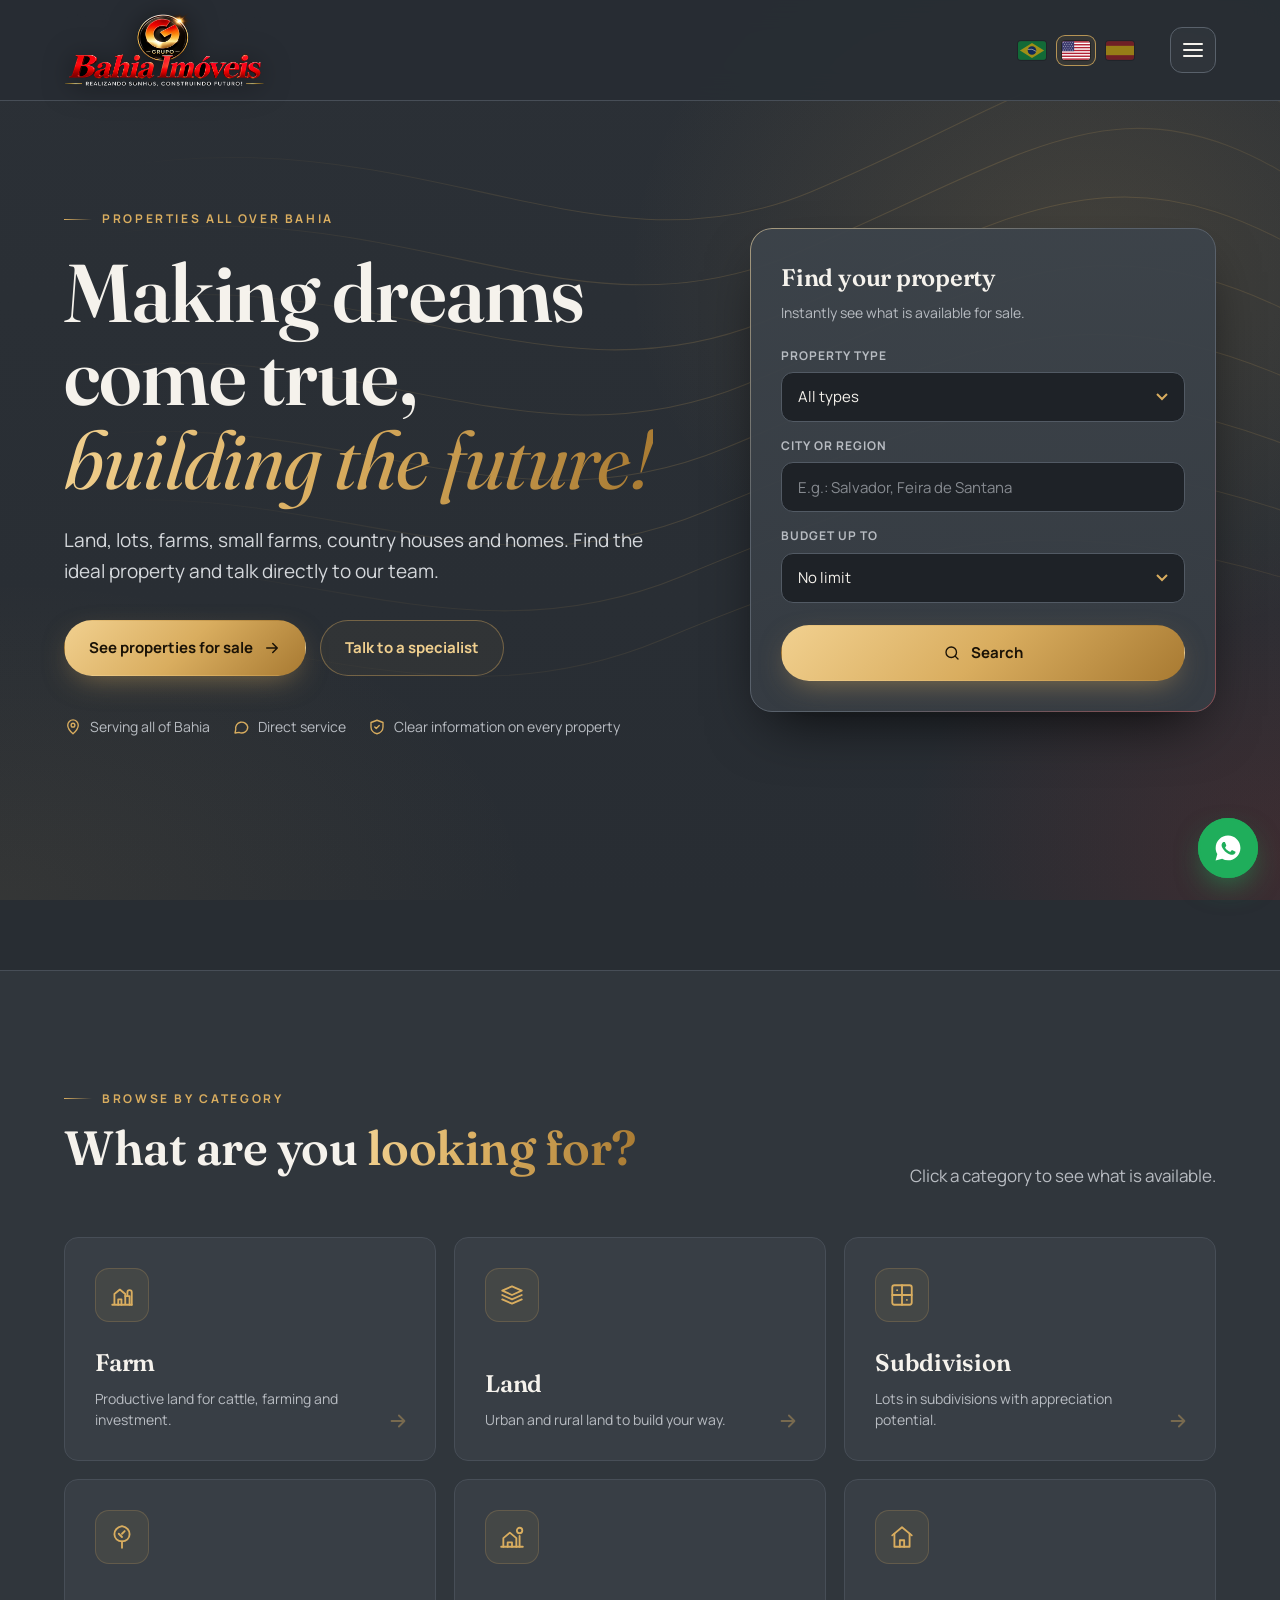
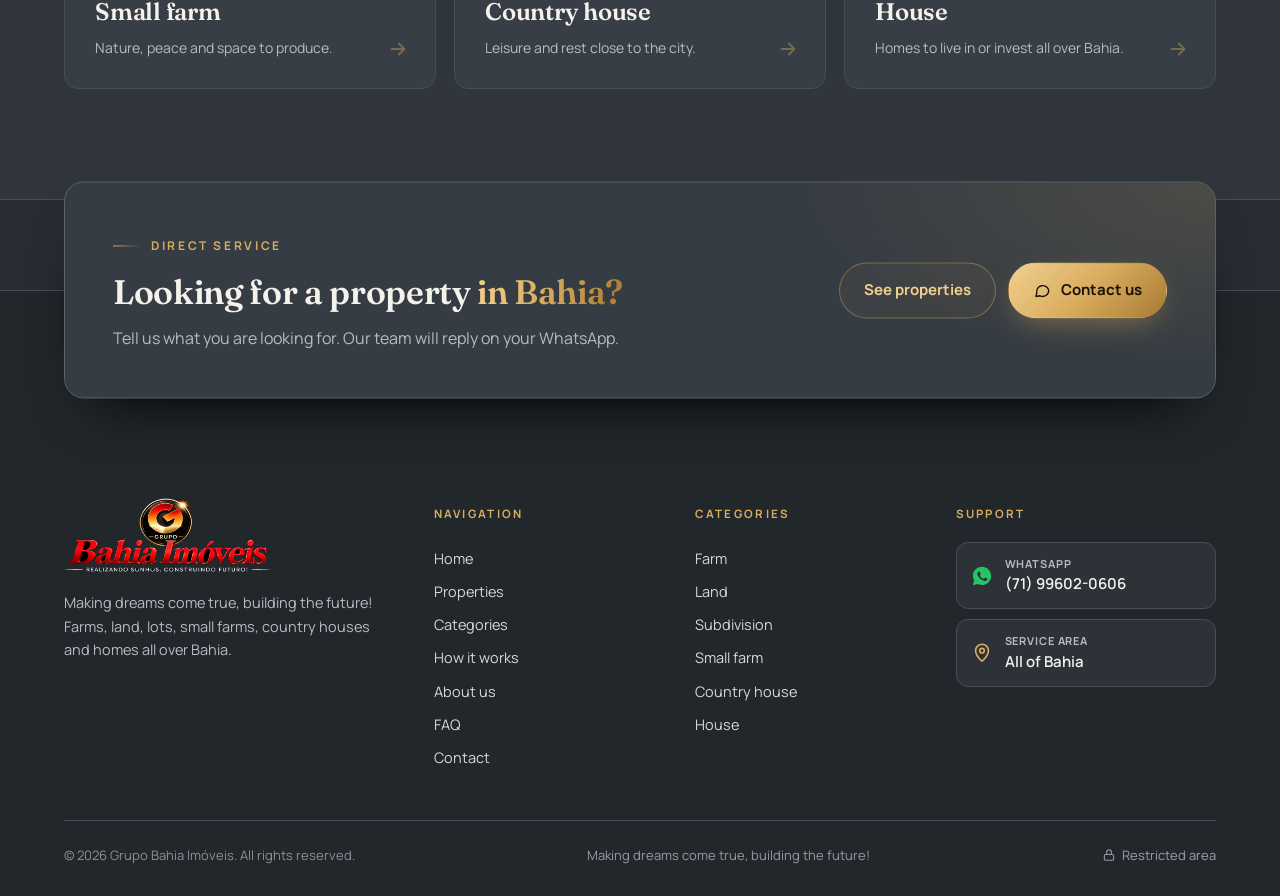
==== index.html @ d87dfa3d "Nova página do imóvel: capa, barra de resumo, agendamento de visita, galeria em mosaico e carrossel " ====
<!doctype html>
<html lang="pt-BR">
<head>
<meta charset="utf-8">
<meta name="viewport" content="width=device-width,initial-scale=1">
<title>Grupo Bahia Imóveis | Realizando sonhos, construindo futuro!</title>
<meta name="description" content="Terrenos, loteamentos, fazendas, sítios, chácaras e casas à venda em toda a Bahia.">
<meta name="theme-color" content="#282d33">
<link rel="canonical" href="https://emersonaraujodefreitas.github.io/testeigor/">
<meta property="og:type" content="website">
<meta property="og:site_name" content="Grupo Bahia Imóveis">
<meta property="og:locale" content="pt_BR">
<meta property="og:url" content="https://emersonaraujodefreitas.github.io/testeigor/">
<meta property="og:title" content="Grupo Bahia Imóveis">
<meta property="og:description" content="Fazendas, terrenos, loteamentos, sítios, chácaras e casas à venda em toda a Bahia.">
<meta property="og:image" content="https://emersonaraujodefreitas.github.io/testeigor/og-image.jpg">
<meta property="og:image:type" content="image/jpeg">
<meta property="og:image:width" content="1200">
<meta property="og:image:height" content="630">
<meta property="og:image:alt" content="Grupo Bahia Imóveis — Imóveis à venda em toda a Bahia">
<meta name="twitter:card" content="summary_large_image">
<meta name="twitter:image" content="https://emersonaraujodefreitas.github.io/testeigor/og-image.jpg">
<link rel="icon" type="image/png" sizes="64x64" href="favicon.png">
<link rel="apple-touch-icon" href="apple-touch-icon.png">
<link rel="preconnect" href="https://fonts.googleapis.com">
<link rel="preconnect" href="https://fonts.gstatic.com" crossorigin>
<link href="https://fonts.googleapis.com/css2?family=Fraunces:opsz,wght@9..144,400;9..144,600;9..144,700&family=Manrope:wght@400;500;600;700;800&display=swap" rel="stylesheet">
<link rel="stylesheet" href="style.css">
</head>
<body data-page="Início">
<svg width="0" height="0" style="position:absolute" aria-hidden="true">
  <defs>
    <symbol id="i-wa" viewBox="0 0 24 24"><path fill="currentColor" d="M12.04 2C6.58 2 2.13 6.45 2.13 11.91c0 1.75.46 3.45 1.32 4.95L2.05 22l5.25-1.38a9.9 9.9 0 0 0 4.74 1.21c5.46 0 9.91-4.45 9.91-9.91C21.95 6.45 17.5 2 12.04 2Zm5.79 14.06c-.24.68-1.42 1.3-1.95 1.35-.5.05-.97.23-3.26-.68-2.76-1.09-4.5-3.91-4.64-4.09-.13-.18-1.11-1.48-1.11-2.82s.7-2 .95-2.27c.25-.27.54-.34.72-.34h.52c.17 0 .4-.06.62.48.24.56.8 1.94.87 2.08.07.14.12.3.02.48-.09.18-.14.3-.27.46l-.41.48c-.14.14-.28.29-.12.56.16.27.71 1.17 1.52 1.9 1.05.93 1.93 1.22 2.2 1.36.27.14.43.11.59-.07.16-.18.68-.8.86-1.07.18-.27.36-.23.61-.14.25.09 1.6.75 1.87.89.27.14.45.2.52.32.07.11.07.66-.17 1.33Z"/></symbol>
    <symbol id="i-arrow" viewBox="0 0 24 24"><path fill="none" stroke="currentColor" stroke-width="2" stroke-linecap="round" stroke-linejoin="round" d="M5 12h14m-6-6 6 6-6 6"/></symbol>
    <symbol id="i-check" viewBox="0 0 24 24"><path fill="none" stroke="currentColor" stroke-width="2" stroke-linecap="round" stroke-linejoin="round" d="M20 6 9 17l-5-5"/></symbol>
    <symbol id="i-pin" viewBox="0 0 24 24"><g fill="none" stroke="currentColor" stroke-width="1.8" stroke-linecap="round" stroke-linejoin="round"><path d="M12 21s-7-6.2-7-11.5A7 7 0 0 1 19 9.5C19 14.8 12 21 12 21Z"/><circle cx="12" cy="9.5" r="2.5"/></g></symbol>
    <symbol id="i-shield" viewBox="0 0 24 24"><g fill="none" stroke="currentColor" stroke-width="1.8" stroke-linecap="round" stroke-linejoin="round"><path d="M12 3 4 6v6c0 4.5 3.4 8.2 8 9 4.6-.8 8-4.5 8-9V6l-8-3Z"/><path d="m9 12 2 2 4-4"/></g></symbol>
    <symbol id="i-chat" viewBox="0 0 24 24"><path fill="none" stroke="currentColor" stroke-width="1.8" stroke-linecap="round" stroke-linejoin="round" d="M21 12a8 8 0 0 1-11.6 7.1L4 20l1-4.6A8 8 0 1 1 21 12Z"/></symbol>
    <symbol id="i-fazenda" viewBox="0 0 24 24"><g fill="none" stroke="currentColor" stroke-width="1.7" stroke-linecap="round" stroke-linejoin="round"><path d="M3 21h18M5 21V11l5-4 5 4v10"/><path d="M8.5 21v-5h3v5M15 13h4v8"/><path d="M17 13V9.5a2 2 0 0 1 4 0V21"/></g></symbol>
    <symbol id="i-terreno" viewBox="0 0 24 24"><g fill="none" stroke="currentColor" stroke-width="1.7" stroke-linecap="round" stroke-linejoin="round"><path d="M3 8 12 4l9 4-9 4-9-4Z"/><path d="m3 12 9 4 9-4M3 16l9 4 9-4"/></g></symbol>
    <symbol id="i-lote" viewBox="0 0 24 24"><g fill="none" stroke="currentColor" stroke-width="1.7" stroke-linecap="round" stroke-linejoin="round"><rect x="3" y="3" width="18" height="18" rx="2"/><path d="M3 12h18M12 3v18M7.5 7.5h.01M16.5 16.5h.01"/></g></symbol>
    <symbol id="i-sitio" viewBox="0 0 24 24"><g fill="none" stroke="currentColor" stroke-width="1.7" stroke-linecap="round" stroke-linejoin="round"><path d="M12 22v-6"/><path d="M12 16c-4 0-7-2.7-7-6.5S8 3 12 2c4 1 7 3.7 7 7.5S16 16 12 16Z"/><path d="M12 12 9 9m3 0 2.5-2.5"/></g></symbol>
    <symbol id="i-chacara" viewBox="0 0 24 24"><g fill="none" stroke="currentColor" stroke-width="1.7" stroke-linecap="round" stroke-linejoin="round"><path d="M2 21h20"/><path d="M4 21v-8l6-5 6 5v8"/><path d="M8 21v-4h4v4"/><circle cx="19" cy="6" r="2.5"/><path d="M19 11v10"/></g></symbol>
    <symbol id="i-casa" viewBox="0 0 24 24"><g fill="none" stroke="currentColor" stroke-width="1.7" stroke-linecap="round" stroke-linejoin="round"><path d="M3 10.5 12 3l9 7.5"/><path d="M5 9v12h14V9"/><path d="M10 21v-6h4v6"/></g></symbol>
    <symbol id="i-search" viewBox="0 0 24 24"><g fill="none" stroke="currentColor" stroke-width="1.8" stroke-linecap="round"><circle cx="11" cy="11" r="7"/><path d="m20 20-3.5-3.5"/></g></symbol>
      <symbol id="i-send" viewBox="0 0 24 24"><path fill="currentColor" d="M3.4 20.4 21 12 3.4 3.6 3.4 10l12.6 2-12.6 2z"/></symbol>
    <symbol id="i-lock" viewBox="0 0 24 24"><g fill="none" stroke="currentColor" stroke-width="1.8" stroke-linecap="round" stroke-linejoin="round"><rect x="4" y="11" width="16" height="10" rx="2"/><path d="M8 11V7a4 4 0 0 1 8 0v4"/></g></symbol>
  <symbol id="i-grid" viewBox="0 0 24 24"><g fill="none" stroke="currentColor" stroke-width="1.8" stroke-linejoin="round"><rect x="3" y="3" width="7" height="7" rx="1.5"/><rect x="14" y="3" width="7" height="7" rx="1.5"/><rect x="3" y="14" width="7" height="7" rx="1.5"/><rect x="14" y="14" width="7" height="7" rx="1.5"/></g></symbol><symbol id="i-play" viewBox="0 0 24 24"><path fill="currentColor" d="M8 5.5v13l11-6.5z"/></symbol><symbol id="i-gota" viewBox="0 0 24 24"><path fill="none" stroke="currentColor" stroke-width="1.8" stroke-linejoin="round" d="M12 3s6 6.6 6 11a6 6 0 0 1-12 0c0-4.4 6-11 6-11Z"/></symbol><symbol id="i-raio" viewBox="0 0 24 24"><path fill="none" stroke="currentColor" stroke-width="1.8" stroke-linejoin="round" d="M13 2 4 14h7l-1 8 9-12h-7z"/></symbol><symbol id="i-share" viewBox="0 0 24 24"><g fill="none" stroke="currentColor" stroke-width="1.8" stroke-linecap="round" stroke-linejoin="round"><circle cx="18" cy="5" r="2.5"/><circle cx="6" cy="12" r="2.5"/><circle cx="18" cy="19" r="2.5"/><path d="m8.2 10.8 7.6-4.4M8.2 13.2l7.6 4.4"/></g></symbol></defs>
</svg>

<header class="top" id="top">
  <div class="wrap nav">
    <a href="#" data-tab="inicio" class="brand" aria-label="Grupo Bahia Imóveis — início"><img src="logo-grupo-bahia.png" alt="Grupo Bahia Imóveis"></a>
    <nav class="menu" id="menu"><a href="#" data-tab="inicio" class="active">Início</a><a href="#" data-tab="imoveis">Imóveis</a><a href="#" data-tab="categorias">Categorias</a><a href="#" data-tab="como-funciona">Como funciona</a><a href="#" data-tab="empresa">A empresa</a><a href="#" data-tab="duvidas">Dúvidas</a><a href="#" data-tab="contato">Contato</a>
      <button class="btn btn-wa" data-chat=""><svg><use href="#i-wa"/></svg>Fale conosco</button>
    </nav>
    <div class="lang" role="group" aria-label="Idioma"><button type="button" data-lang="pt" title="Português" aria-pressed="true"><svg viewBox='0 0 30 20'><rect width='30' height='20' fill='#009c3b'/><polygon points='15,2 28,10 15,18 2,10' fill='#ffdf00'/><circle cx='15' cy='10' r='4.6' fill='#002776'/><path d='M10.6 8.9 Q15 7.4 19.5 11' stroke='#fff' stroke-width='.9' fill='none'/></svg></button><button type="button" data-lang="en" title="English"><svg viewBox='0 0 30 20'><rect width='30' height='20' fill='#fff'/><rect y='0.00' width='30' height='1.54' fill='#b22234'/><rect y='3.08' width='30' height='1.54' fill='#b22234'/><rect y='6.15' width='30' height='1.54' fill='#b22234'/><rect y='9.23' width='30' height='1.54' fill='#b22234'/><rect y='12.31' width='30' height='1.54' fill='#b22234'/><rect y='15.38' width='30' height='1.54' fill='#b22234'/><rect y='18.46' width='30' height='1.54' fill='#b22234'/><rect width='13' height='10.77' fill='#3c3b6e'/><circle cx='1.6' cy='1.3' r='.45' fill='#fff'/><circle cx='4.0' cy='1.3' r='.45' fill='#fff'/><circle cx='6.4' cy='1.3' r='.45' fill='#fff'/><circle cx='8.8' cy='1.3' r='.45' fill='#fff'/><circle cx='11.2' cy='1.3' r='.45' fill='#fff'/><circle cx='2.8' cy='3.3' r='.45' fill='#fff'/><circle cx='5.2' cy='3.3' r='.45' fill='#fff'/><circle cx='7.6' cy='3.3' r='.45' fill='#fff'/><circle cx='10.0' cy='3.3' r='.45' fill='#fff'/><circle cx='1.6' cy='5.4' r='.45' fill='#fff'/><circle cx='4.0' cy='5.4' r='.45' fill='#fff'/><circle cx='6.4' cy='5.4' r='.45' fill='#fff'/><circle cx='8.8' cy='5.4' r='.45' fill='#fff'/><circle cx='11.2' cy='5.4' r='.45' fill='#fff'/><circle cx='2.8' cy='7.4' r='.45' fill='#fff'/><circle cx='5.2' cy='7.4' r='.45' fill='#fff'/><circle cx='7.6' cy='7.4' r='.45' fill='#fff'/><circle cx='10.0' cy='7.4' r='.45' fill='#fff'/><circle cx='1.6' cy='9.5' r='.45' fill='#fff'/><circle cx='4.0' cy='9.5' r='.45' fill='#fff'/><circle cx='6.4' cy='9.5' r='.45' fill='#fff'/><circle cx='8.8' cy='9.5' r='.45' fill='#fff'/><circle cx='11.2' cy='9.5' r='.45' fill='#fff'/></svg></button><button type="button" data-lang="es" title="Español"><svg viewBox='0 0 30 20'><rect width='30' height='20' fill='#aa151b'/><rect y='5' width='30' height='10' fill='#f1bf00'/></svg></button></div>
    <button class="burger" id="burger" aria-label="Abrir menu" aria-expanded="false"><span></span></button>
  </div>
</header>

<main>
<div class="tab" data-aba="inicio" data-nome="Início">
<section class="hero"><svg class="topo" viewBox="0 0 1200 800" preserveAspectRatio="xMidYMid slice" aria-hidden="true"><g fill="none" stroke="#d9ad5f" stroke-width="1" opacity=".35">
<path d="M-50 620 C 200 540, 380 700, 620 600 S 1000 470, 1260 560"/><path d="M-50 560 C 220 470, 400 640, 640 540 S 1010 400, 1260 500"/>
<path d="M-50 500 C 240 400, 420 580, 660 480 S 1020 330, 1260 440"/><path d="M-50 440 C 260 330, 440 520, 680 420 S 1030 260, 1260 380"/>
<path d="M-50 380 C 280 260, 460 460, 700 360 S 1040 190, 1260 320"/><path d="M-50 320 C 300 190, 480 400, 720 300 S 1050 120, 1260 260"/>
<path d="M-50 260 C 320 120, 500 340, 740 240 S 1060 50, 1260 200"/><path d="M-50 200 C 340 50, 520 280, 760 180 S 1070 -20, 1260 140"/></g></svg>
  <div class="wrap hero-grid">
    <div class="rv">
      <span class="eyebrow">Imóveis em toda a Bahia</span>
      <h1>Realizando sonhos,<br><em class="gold">construindo futuro!</em></h1>
      <p class="lead">Terrenos, loteamentos, fazendas, sítios, chácaras e casas. Encontre o imóvel ideal e fale direto com a nossa equipe.</p>
      <div class="actions">
        <a href="#" data-tab="imoveis" class="btn btn-gold">Ver imóveis à venda<svg><use href="#i-arrow"/></svg></a>
        <button class="btn btn-ghost" data-chat="Olá! Gostaria de falar com um especialista.">Falar com um especialista</button>
      </div>
      <div class="trust">
        <span><svg><use href="#i-pin"/></svg>Atuação em toda a Bahia</span>
        <span><svg><use href="#i-chat"/></svg>Atendimento direto</span>
        <span><svg><use href="#i-shield"/></svg>Informações claras de cada imóvel</span>
      </div>
    </div>
    <form class="finder rv" id="finder" autocomplete="off">
      <h3>Encontre seu imóvel</h3>
      <p>Veja na hora o que está disponível para venda.</p>
      <div class="field"><label for="fTipo">Tipo de imóvel</label><select id="fTipo"></select></div>
      <div class="field"><label for="fCidade">Cidade ou região</label><input id="fCidade" placeholder="Ex.: Salvador, Feira de Santana"></div>
      <div class="field"><label for="fValor">Investimento até</label><select id="fValor"></select></div>
      <button class="btn btn-gold" type="submit"><svg><use href="#i-search"/></svg>Buscar</button>
    </form>
  </div>
</section>
<section id="destaques" hidden>
  <div class="wrap">
    <div class="sec-head"><div><span class="eyebrow">Oportunidades selecionadas</span><h2>Imóveis em <span class="gold">destaque</span></h2></div>
      <a href="#" data-tab="imoveis" class="btn btn-ghost">Ver todos os imóveis<svg><use href="#i-arrow"/></svg></a></div>
    <div class="pcards" id="destCards"></div>
  </div>
</section>
<section class="alt">
  <div class="wrap">
    <div class="sec-head rv"><div><span class="eyebrow">Encontre por categoria</span><h2>O que você <span class="gold">procura?</span></h2></div>
      <p class="lead">Clique em uma categoria para ver o que está disponível.</p></div>
    <div class="cats" id="cats"></div>
  </div>
</section></div>
<div class="tab" data-aba="imoveis" data-nome="Imóveis" hidden><section class="page-hero"><svg class="topo" viewBox="0 0 1200 800" preserveAspectRatio="xMidYMid slice" aria-hidden="true"><g fill="none" stroke="#d9ad5f" stroke-width="1" opacity=".35">
<path d="M-50 620 C 200 540, 380 700, 620 600 S 1000 470, 1260 560"/><path d="M-50 560 C 220 470, 400 640, 640 540 S 1010 400, 1260 500"/>
<path d="M-50 500 C 240 400, 420 580, 660 480 S 1020 330, 1260 440"/><path d="M-50 440 C 260 330, 440 520, 680 420 S 1030 260, 1260 380"/>
<path d="M-50 380 C 280 260, 460 460, 700 360 S 1040 190, 1260 320"/><path d="M-50 320 C 300 190, 480 400, 720 300 S 1050 120, 1260 260"/>
<path d="M-50 260 C 320 120, 500 340, 740 240 S 1060 50, 1260 200"/><path d="M-50 200 C 340 50, 520 280, 760 180 S 1070 -20, 1260 140"/></g></svg>
  <div class="wrap rv">
    <span class="eyebrow">Portfólio imobiliário</span>
    <h1>Imóveis <span class="gold">à venda</span></h1>
    <p class="lead"><span id="countText">Carregando as oportunidades…</span></p>
  </div>
</section>
<section class="page"><div class="wrap">
  <form class="fbar rv" id="ifiltro" autocomplete="off">
    <div class="field"><label for="iTipo">Tipo</label><select id="iTipo"></select></div>
    <div class="field"><label for="iCidade">Cidade ou região</label><input id="iCidade" placeholder="Digite a cidade"></div>
    <div class="field"><label for="iValor">Até</label><select id="iValor"></select></div>
    <button class="btn btn-gold" type="submit"><svg><use href="#i-search"/></svg>Buscar</button>
  </form>
  <div class="fresumo" id="filtroResumo" style="display:none"></div>
  <div class="toolbar" id="chips"></div>
  <div class="pcards" id="cards"></div>
</div></section></div>
<div class="tab" data-aba="categorias" data-nome="Categorias" hidden><section class="page-hero"><svg class="topo" viewBox="0 0 1200 800" preserveAspectRatio="xMidYMid slice" aria-hidden="true"><g fill="none" stroke="#d9ad5f" stroke-width="1" opacity=".35">
<path d="M-50 620 C 200 540, 380 700, 620 600 S 1000 470, 1260 560"/><path d="M-50 560 C 220 470, 400 640, 640 540 S 1010 400, 1260 500"/>
<path d="M-50 500 C 240 400, 420 580, 660 480 S 1020 330, 1260 440"/><path d="M-50 440 C 260 330, 440 520, 680 420 S 1030 260, 1260 380"/>
<path d="M-50 380 C 280 260, 460 460, 700 360 S 1040 190, 1260 320"/><path d="M-50 320 C 300 190, 480 400, 720 300 S 1050 120, 1260 260"/>
<path d="M-50 260 C 320 120, 500 340, 740 240 S 1060 50, 1260 200"/><path d="M-50 200 C 340 50, 520 280, 760 180 S 1070 -20, 1260 140"/></g></svg>
  <div class="wrap rv">
    <span class="eyebrow">Encontre por categoria</span>
    <h1>O imóvel ideal <span class="gold">para você</span></h1>
    <p class="lead">Clique em uma categoria e veja o que está disponível para venda.</p>
  </div>
</section>
<section class="page"><div class="wrap"><div class="cats" id="cats2"></div></div></section></div>
<div class="tab" data-aba="como-funciona" data-nome="Como funciona" hidden><section class="page-hero"><svg class="topo" viewBox="0 0 1200 800" preserveAspectRatio="xMidYMid slice" aria-hidden="true"><g fill="none" stroke="#d9ad5f" stroke-width="1" opacity=".35">
<path d="M-50 620 C 200 540, 380 700, 620 600 S 1000 470, 1260 560"/><path d="M-50 560 C 220 470, 400 640, 640 540 S 1010 400, 1260 500"/>
<path d="M-50 500 C 240 400, 420 580, 660 480 S 1020 330, 1260 440"/><path d="M-50 440 C 260 330, 440 520, 680 420 S 1030 260, 1260 380"/>
<path d="M-50 380 C 280 260, 460 460, 700 360 S 1040 190, 1260 320"/><path d="M-50 320 C 300 190, 480 400, 720 300 S 1050 120, 1260 260"/>
<path d="M-50 260 C 320 120, 500 340, 740 240 S 1060 50, 1260 200"/><path d="M-50 200 C 340 50, 520 280, 760 180 S 1070 -20, 1260 140"/></g></svg>
  <div class="wrap rv">
    <span class="eyebrow">Como funciona</span>
    <h1>Do primeiro contato <span class="gold">à chave na mão</span></h1>
    <p class="lead">Um atendimento simples e próximo, do início ao fim.</p>
  </div>
</section>
<section class="page"><div class="wrap">
  <div class="steps">
    <div class="step rv"><h3>Encontre o imóvel</h3><p>Busque por tipo, cidade e valor, ou navegue pelas categorias.</p></div>
    <div class="step rv"><h3>Fale com a gente</h3><p>Clique em "Tenho interesse", deixe seu nome e WhatsApp e mande sua mensagem.</p></div>
    <div class="step rv"><h3>Conheça o imóvel</h3><p>Tire dúvidas, veja fotos, vídeos, documentos e agende uma visita.</p></div>
    <div class="step rv"><h3>Realize o negócio</h3><p>Acompanhamos você até a conclusão, com transparência em cada etapa.</p></div>
  </div>
  <div class="actions rv" style="justify-content:center;margin-top:50px">
    <a href="#" data-tab="imoveis" class="btn btn-gold">Ver imóveis à venda<svg><use href="#i-arrow"/></svg></a>
  </div>
</div></section></div>
<div class="tab" data-aba="empresa" data-nome="A empresa" hidden><section class="page-hero"><svg class="topo" viewBox="0 0 1200 800" preserveAspectRatio="xMidYMid slice" aria-hidden="true"><g fill="none" stroke="#d9ad5f" stroke-width="1" opacity=".35">
<path d="M-50 620 C 200 540, 380 700, 620 600 S 1000 470, 1260 560"/><path d="M-50 560 C 220 470, 400 640, 640 540 S 1010 400, 1260 500"/>
<path d="M-50 500 C 240 400, 420 580, 660 480 S 1020 330, 1260 440"/><path d="M-50 440 C 260 330, 440 520, 680 420 S 1030 260, 1260 380"/>
<path d="M-50 380 C 280 260, 460 460, 700 360 S 1040 190, 1260 320"/><path d="M-50 320 C 300 190, 480 400, 720 300 S 1050 120, 1260 260"/>
<path d="M-50 260 C 320 120, 500 340, 740 240 S 1060 50, 1260 200"/><path d="M-50 200 C 340 50, 520 280, 760 180 S 1070 -20, 1260 140"/></g></svg>
  <div class="wrap rv">
    <span class="eyebrow">Sobre nós</span>
    <h1>Grupo <span class="gold">Bahia Imóveis</span></h1>
    <p class="lead">Realizando sonhos, construindo futuro!</p>
  </div>
</section>
<section class="page"><div class="wrap">
  <div class="about">
    <div class="about-card rv">
      <img src="logo-grupo-bahia.png" alt="Logomarca Grupo Bahia Imóveis">
      <div class="stats">
        <div class="stat"><b>Toda a Bahia</b><span>Área de atuação</span></div>
        <div class="stat"><b>6 categorias</b><span>Rurais e urbanos</span></div>
        <div class="stat"><b>Direto</b><span>Atendimento no WhatsApp</span></div>
      </div>
    </div>
    <div class="rv">
      <span class="eyebrow">Quem somos</span>
      <h2>Oportunidades imobiliárias <span class="gold">em toda a Bahia</span></h2>
      <p>Atuamos com a divulgação de oportunidades imobiliárias em toda a Bahia, conforme a disponibilidade dos imóveis.</p>
      <ul class="checks">
        <li><svg><use href="#i-check"/></svg>Imóveis rurais e urbanos: da fazenda produtiva à casa na cidade.</li>
        <li><svg><use href="#i-check"/></svg>Informações claras sobre cada propriedade antes da visita.</li>
        <li><svg><use href="#i-check"/></svg>Contato direto, sem intermediários desnecessários.</li>
      </ul>
      <button class="btn btn-gold" data-chat="Olá! Gostaria de conhecer as opções do Grupo Bahia Imóveis.">Entre em contato<svg><use href="#i-arrow"/></svg></button>
    </div>
  </div>
  <div class="cta rv" style="margin-top:90px">
    <div>
      <span class="eyebrow">Para proprietários</span>
      <h2>Quer vender seu <span class="gold">imóvel na Bahia?</span></h2>
      <p class="lead">Fale com a gente e divulgue sua propriedade para quem está procurando.</p>
    </div>
    <div class="actions"><button class="btn btn-gold" data-chat="Olá! Tenho um imóvel na Bahia e gostaria de anunciar com o Grupo Bahia Imóveis.">Anunciar meu imóvel<svg><use href="#i-arrow"/></svg></button></div>
  </div>
</div></section></div>
<div class="tab" data-aba="duvidas" data-nome="Dúvidas" hidden><section class="page-hero"><svg class="topo" viewBox="0 0 1200 800" preserveAspectRatio="xMidYMid slice" aria-hidden="true"><g fill="none" stroke="#d9ad5f" stroke-width="1" opacity=".35">
<path d="M-50 620 C 200 540, 380 700, 620 600 S 1000 470, 1260 560"/><path d="M-50 560 C 220 470, 400 640, 640 540 S 1010 400, 1260 500"/>
<path d="M-50 500 C 240 400, 420 580, 660 480 S 1020 330, 1260 440"/><path d="M-50 440 C 260 330, 440 520, 680 420 S 1030 260, 1260 380"/>
<path d="M-50 380 C 280 260, 460 460, 700 360 S 1040 190, 1260 320"/><path d="M-50 320 C 300 190, 480 400, 720 300 S 1050 120, 1260 260"/>
<path d="M-50 260 C 320 120, 500 340, 740 240 S 1060 50, 1260 200"/><path d="M-50 200 C 340 50, 520 280, 760 180 S 1070 -20, 1260 140"/></g></svg>
  <div class="wrap rv">
    <span class="eyebrow">Dúvidas frequentes</span>
    <h1>Perguntas <span class="gold">comuns</span></h1>
    <p class="lead">Não encontrou sua resposta? Fale com a gente pelo chat.</p>
  </div>
</section>
<section class="page"><div class="wrap">
  <div class="faq rv">
    <details open><summary>Em quais regiões vocês atuam?<i>+</i></summary><p>Atuamos com oportunidades em toda a Bahia. Use a busca por cidade ou fale com a gente.</p></details>
    <details><summary>Quais tipos de imóvel vocês trabalham?<i>+</i></summary><p>Fazendas, terrenos, loteamentos, sítios, chácaras e casas, além de outros imóveis conforme a disponibilidade.</p></details>
    <details><summary>Como vejo o que está disponível?<i>+</i></summary><p>Clique em uma categoria ou use a busca. Aparecem na hora as opções à venda, com fotos, vídeos e detalhes.</p></details>
    <details><summary>Posso anunciar meu imóvel com vocês?<i>+</i></summary><p>Sim. Mande pelo chat as informações da propriedade e retornamos no seu WhatsApp com os próximos passos.</p></details>
    <details><summary>Por que pedem meu nome e WhatsApp?<i>+</i></summary><p>Para que a nossa equipe possa responder você diretamente no seu WhatsApp. Seus dados são usados só para esse atendimento.</p></details>
  </div>
  <div class="actions rv" style="justify-content:center;margin-top:50px">
    <button class="btn btn-gold" data-chat="Olá! Tenho uma dúvida:">Fazer uma pergunta<svg><use href="#i-arrow"/></svg></button>
  </div>
</div></section></div>
<div class="tab" data-aba="contato" data-nome="Contato" hidden><section class="page-hero"><svg class="topo" viewBox="0 0 1200 800" preserveAspectRatio="xMidYMid slice" aria-hidden="true"><g fill="none" stroke="#d9ad5f" stroke-width="1" opacity=".35">
<path d="M-50 620 C 200 540, 380 700, 620 600 S 1000 470, 1260 560"/><path d="M-50 560 C 220 470, 400 640, 640 540 S 1010 400, 1260 500"/>
<path d="M-50 500 C 240 400, 420 580, 660 480 S 1020 330, 1260 440"/><path d="M-50 440 C 260 330, 440 520, 680 420 S 1030 260, 1260 380"/>
<path d="M-50 380 C 280 260, 460 460, 700 360 S 1040 190, 1260 320"/><path d="M-50 320 C 300 190, 480 400, 720 300 S 1050 120, 1260 260"/>
<path d="M-50 260 C 320 120, 500 340, 740 240 S 1060 50, 1260 200"/><path d="M-50 200 C 340 50, 520 280, 760 180 S 1070 -20, 1260 140"/></g></svg>
  <div class="wrap rv">
    <span class="eyebrow">Fale conosco</span>
    <h1>Vamos <span class="gold">conversar?</span></h1>
    <p class="lead">Deixe sua mensagem com seu nome e WhatsApp. Nossa equipe responde no seu WhatsApp.</p>
  </div>
</section>
<section class="page"><div class="wrap contact">
  <div class="cinfo rv">
    <div><span class="ico"><svg><use href="#i-wa"/></svg></span><span><b>WhatsApp</b><small>(71) 99602-0606</small></span></div>
    <div><span class="ico"><svg><use href="#i-pin"/></svg></span><span><b>Área de atuação</b><small>Toda a Bahia</small></span></div>
    <div><span class="ico"><svg><use href="#i-chat"/></svg></span><span><b>Resposta no seu WhatsApp</b><small>Retornamos pelo número que você informar</small></span></div>
  </div>
  <form class="finder rv" id="contactForm" novalidate>
    <h3>Envie sua mensagem</h3>
    <p>Todos os campos são obrigatórios.</p>
    <div class="row2">
      <div class="field"><label for="ctNome">Nome</label><input id="ctNome" autocomplete="name" maxlength="60" placeholder="Seu nome"></div>
      <div class="field"><label for="ctTel">WhatsApp</label><input id="ctTel" inputmode="tel" autocomplete="tel" maxlength="16" placeholder="(71) 99999-9999"></div>
    </div>
    <div class="field"><label for="ctMsg">Mensagem</label><textarea id="ctMsg" maxlength="800" placeholder="Conte o que você procura ou o que deseja saber"></textarea></div>
    <input class="hp" id="ctHp" tabindex="-1" autocomplete="off" aria-hidden="true">
    <button class="btn btn-gold" type="submit"><svg><use href="#i-send"/></svg>Enviar mensagem</button>
    <div class="form-err" id="ctErr"></div>
    <div class="form-ok" id="ctOk"></div>
  </form>
</div></section></div>
<div class="tab" data-aba="detalhe" data-nome="Imóvel" hidden><section class="detalhe"><div id="detalheBody"></div></section></div>
</main>

<footer class="foot2">
  <div class="wrap">
    <div class="fcta">
      <div><span class="eyebrow">Atendimento direto</span><h3>Procurando um imóvel <span class="gold">na Bahia?</span></h3><p>Conte o que você procura. A nossa equipe responde no seu WhatsApp.</p></div>
      <div class="fcta-b"><a href="#" data-tab="imoveis" class="btn btn-ghost">Ver imóveis</a><button class="btn btn-gold" data-chat=""><svg><use href="#i-chat"/></svg>Fale conosco</button></div>
    </div>
    <div class="fgrid2">
      <div class="fbrand">
        <img src="logo-grupo-bahia.png" alt="Grupo Bahia Imóveis">
        <p>Realizando sonhos, construindo futuro! Fazendas, terrenos, loteamentos, sítios, chácaras e casas em toda a Bahia.</p>
      </div>
      <nav><h4>Navegação</h4><a href="#" data-tab="inicio">Início</a><a href="#" data-tab="imoveis">Imóveis</a><a href="#" data-tab="categorias">Categorias</a><a href="#" data-tab="como-funciona">Como funciona</a><a href="#" data-tab="empresa">A empresa</a><a href="#" data-tab="duvidas">Dúvidas</a><a href="#" data-tab="contato">Contato</a></nav>
      <nav><h4>Categorias</h4><a href="#" data-cat="Fazenda">Fazenda</a><a href="#" data-cat="Terreno">Terreno</a><a href="#" data-cat="Loteamento">Loteamento</a><a href="#" data-cat="Sítio">Sítio</a><a href="#" data-cat="Chácara">Chácara</a><a href="#" data-cat="Casa">Casa</a></nav>
      <div class="fcontato"><h4>Atendimento</h4>
        <button class="fline" data-chat=""><svg><use href="#i-wa"/></svg><span><small>WhatsApp</small>(71) 99602-0606</span></button>
        <div class="fline"><svg><use href="#i-pin"/></svg><span><small>Área de atuação</small>Toda a Bahia</span></div>
      </div>
    </div>
    <div class="fbase"><span>© <span class="ano"></span> Grupo Bahia Imóveis. Todos os direitos reservados.</span><span class="fslogan">Realizando sonhos, construindo futuro!</span><button type="button" class="restrito" data-adm><svg><use href="#i-lock"/></svg>Área restrita</button></div>
  </div>
</footer>
<script src="config.js"></script>
<script src="site.js"></script>
</body>
</html>
---- style.css ----
:root{
  --bg:#282d33;--bg2:#30363c;--panel:#383e45;--panel2:#40474f;--line:#474e57;--line2:#59616b;
  --gold:#d9ad5f;--gold2:#f1d08f;--gold3:#a87a32;--red:#d42a26;--red2:#a5161a;
  --text:#f5f2ec;--muted:#b8bcc2;--soft:#d5d8dc;--wa:#1fae5b;
  --serif:'Fraunces',Georgia,'Times New Roman',serif;--sans:'Manrope',system-ui,-apple-system,'Segoe UI',Arial,sans-serif;
  --r:14px;--shadow:0 24px 60px -20px #000c;
}
*{box-sizing:border-box}
html{scroll-behavior:smooth;scroll-padding-top:108px}
body{margin:0;background:var(--bg);color:var(--text);font-family:var(--sans);font-size:16px;line-height:1.6;-webkit-font-smoothing:antialiased;overflow-x:hidden}
img{max-width:100%;display:block}
a{color:inherit;text-decoration:none}
button,input,select{font:inherit;color:inherit}
button{cursor:pointer}
.wrap{max-width:1200px;margin:0 auto;padding:0 24px}
.eyebrow{display:inline-flex;align-items:center;gap:10px;color:var(--gold);font-size:12px;font-weight:700;letter-spacing:.22em;text-transform:uppercase}
.eyebrow::before{content:"";width:28px;height:1px;background:linear-gradient(90deg,var(--gold),transparent)}
h1,h2,h3{font-family:var(--serif);font-weight:600;letter-spacing:-.01em;margin:0}
h2{font-size:clamp(30px,4vw,48px);line-height:1.1;margin:14px 0 14px}
.lead{color:var(--muted);font-size:17px;max-width:620px;margin:0}
.gold{background:linear-gradient(100deg,var(--gold2),var(--gold) 45%,var(--gold3));-webkit-background-clip:text;background-clip:text;color:transparent}

/* Botões */
.btn{display:inline-flex;align-items:center;justify-content:center;gap:10px;padding:15px 24px;border-radius:999px;font-weight:700;font-size:15px;border:1px solid transparent;transition:transform .2s,box-shadow .2s,background .2s,border-color .2s;white-space:nowrap}
.btn svg{width:18px;height:18px;flex:none}
.btn-gold{background:linear-gradient(135deg,var(--gold2),var(--gold) 50%,var(--gold3));color:#1a1206;box-shadow:0 10px 30px -10px #d9ad5f88}
.btn-gold:hover{transform:translateY(-2px);box-shadow:0 16px 36px -10px #d9ad5faa}
.btn-ghost{border-color:#d9ad5f66;color:var(--gold2);background:#d9ad5f0d}
.btn-ghost:hover{border-color:var(--gold);background:#d9ad5f1a}
.btn-wa{background:var(--wa);color:#fff}
.btn-wa:hover{transform:translateY(-2px);background:#25c467}

/* Topo */
.top{position:fixed;inset:0 0 auto;z-index:50;transition:background .3s,border-color .3s,box-shadow .3s;border-bottom:1px solid transparent}
.top.scrolled{background:#282d33eb;backdrop-filter:blur(14px);-webkit-backdrop-filter:blur(14px);border-color:var(--line);box-shadow:0 10px 30px -15px #000}
.nav{height:100px;display:flex;align-items:center;justify-content:space-between;gap:24px}
.brand img{height:80px;width:auto;border-radius:8px}
.menu{display:flex;align-items:center;gap:6px}
.menu a{padding:10px 14px;font-size:14px;font-weight:600;color:var(--soft);border-radius:999px;transition:color .2s,background .2s}
.menu a:hover{color:var(--text);background:#ffffff0d}
.menu .btn{padding:11px 18px;margin-left:10px;font-size:14px;color:#fff}
.burger{display:none;width:46px;height:46px;border-radius:12px;border:1px solid var(--line2);background:#ffffff08;align-items:center;justify-content:center}
.burger span,.burger span::before,.burger span::after{display:block;width:20px;height:2px;background:var(--text);border-radius:2px;position:relative;transition:.25s}
.burger span::before,.burger span::after{content:"";position:absolute;left:0}
.burger span::before{top:-6px}.burger span::after{top:6px}
.open .burger span{background:transparent}
.open .burger span::before{top:0;transform:rotate(45deg)}
.open .burger span::after{top:0;transform:rotate(-45deg)}

/* Hero */
.hero{position:relative;min-height:100vh;min-height:100svh;display:flex;align-items:center;padding:130px 0 90px;overflow:hidden;isolation:isolate}
.hero::before{content:"";position:absolute;inset:0;z-index:-2;background:
  radial-gradient(60% 70% at 85% 30%,#d9ad5f26,transparent 60%),
  radial-gradient(45% 55% at 100% 95%,#d42a261f,transparent 65%),
  radial-gradient(70% 60% at 0% 100%,#d9ad5f12,transparent 60%),
  linear-gradient(180deg,#2b3036,#282d33)}
.hero .topo{position:absolute;inset:0;z-index:-1;opacity:.5;-webkit-mask-image:radial-gradient(80% 80% at 70% 40%,#000 30%,transparent 80%);mask-image:radial-gradient(80% 80% at 70% 40%,#000 30%,transparent 80%)}
.hero-grid{display:grid;grid-template-columns:1.15fr .85fr;gap:56px;align-items:center}
.hero h1{font-size:clamp(44px,6.4vw,86px);line-height:1.02;margin:22px 0 24px;font-weight:600}
.hero h1 em{font-style:italic;font-weight:400}
.hero .lead{font-size:19px;color:var(--soft)}
.actions{display:flex;flex-wrap:wrap;gap:14px;margin-top:34px}
.trust{display:flex;flex-wrap:wrap;gap:22px;margin-top:40px;color:var(--muted);font-size:14px}
.trust span{display:inline-flex;align-items:center;gap:8px}
.trust svg{width:18px;height:18px;color:var(--gold)}

/* Cartão de busca (envia para o WhatsApp) */
.finder{background:linear-gradient(180deg,#3c434af2,#363c43f2);border:1px solid var(--line2);border-radius:22px;padding:30px;box-shadow:var(--shadow);position:relative}
.finder::before{content:"";position:absolute;inset:-1px;border-radius:22px;padding:1px;background:linear-gradient(140deg,#f1d08f88,transparent 35%,transparent 65%,#d42a2666);-webkit-mask:linear-gradient(#000 0 0) content-box,linear-gradient(#000 0 0);-webkit-mask-composite:xor;mask-composite:exclude;pointer-events:none}
.finder h3{font-size:24px;margin-bottom:4px}
.finder p{margin:0 0 22px;color:var(--muted);font-size:14px}
.field{margin-bottom:14px}
.field label{display:block;font-size:12px;font-weight:700;letter-spacing:.08em;text-transform:uppercase;color:var(--muted);margin-bottom:7px}
.field select,.field input{width:100%;height:50px;padding:0 16px;border-radius:12px;background:#1e2227;border:1px solid #525a64;outline:none;transition:border-color .2s,box-shadow .2s;font-size:15px}
.field select{appearance:none;-webkit-appearance:none;background-image:url("data:image/svg+xml,%3Csvg xmlns='http://www.w3.org/2000/svg' width='12' height='8' fill='none' stroke='%23d9ad5f' stroke-width='2'%3E%3Cpath d='m1 1 5 5 5-5'/%3E%3C/svg%3E");background-repeat:no-repeat;background-position:right 16px center;padding-right:40px}
.field select option{background:#383e45}
.field input::placeholder{color:#868a90}
.field select:focus,.field input:focus{border-color:var(--gold);box-shadow:0 0 0 4px #d9ad5f1f}
.row2{display:grid;grid-template-columns:1fr 1fr;gap:12px}
.finder .btn{width:100%;margin-top:8px}
.finder small{display:block;text-align:center;color:#8f9298;font-size:12px;margin-top:12px}

/* Seções */
section{padding:110px 0;position:relative}
.sec-head{display:flex;justify-content:space-between;align-items:flex-end;gap:30px;margin-bottom:48px;flex-wrap:wrap}
.alt{background:var(--bg2);border-block:1px solid var(--line)}

/* Categorias */
.cats{display:grid;grid-template-columns:repeat(3,1fr);gap:18px}
.cat{position:relative;text-align:left;padding:30px;border-radius:var(--r);background:var(--panel);border:1px solid var(--line);overflow:hidden;transition:transform .25s,border-color .25s,background .25s;min-height:210px;display:flex;flex-direction:column}
.cat::after{content:"";position:absolute;right:-60px;top:-60px;width:180px;height:180px;border-radius:50%;background:radial-gradient(circle,#d9ad5f22,transparent 70%);opacity:0;transition:opacity .3s}
.cat:hover{transform:translateY(-4px);border-color:#d9ad5f77;background:var(--panel2)}
.cat:hover::after{opacity:1}
.cat .ico{width:54px;height:54px;border-radius:14px;display:grid;place-items:center;background:#d9ad5f14;border:1px solid #d9ad5f33;color:var(--gold);margin-bottom:auto}
.cat .ico svg{width:26px;height:26px}
.cat h3{font-size:24px;margin:22px 0 6px}
.cat p{margin:0;padding-right:30px;color:var(--muted);font-size:14px;line-height:1.5}
.cat .go{position:absolute;right:26px;bottom:28px;color:var(--gold);opacity:.4;transition:transform .25s,opacity .25s}
.cat:hover .go{opacity:1;transform:translateX(4px)}

/* Catálogo */
.toolbar{display:flex;gap:10px;flex-wrap:wrap;margin-bottom:28px}
.chip{padding:9px 16px;border-radius:999px;border:1px solid var(--line2);background:transparent;color:var(--soft);font-size:14px;font-weight:600;transition:.2s}
.chip:hover{border-color:var(--gold);color:var(--text)}
.chip.on{background:var(--gold);border-color:var(--gold);color:#1a1206}
.cards{display:grid;grid-template-columns:repeat(3,1fr);gap:22px}
.card{background:var(--panel);border:1px solid var(--line);border-radius:var(--r);overflow:hidden;display:flex;flex-direction:column;transition:transform .25s,border-color .25s}
.card:hover{transform:translateY(-4px);border-color:#d9ad5f66}
.card .ph{aspect-ratio:4/3;background:#40474f;position:relative}
.card .ph img{width:100%;height:100%;object-fit:cover}
.tag{position:absolute;left:14px;top:14px;background:#282d33d9;color:var(--gold2);font-size:11px;font-weight:700;letter-spacing:.1em;text-transform:uppercase;padding:7px 12px;border-radius:999px;border:1px solid #d9ad5f44}
.card .bd{padding:22px;display:flex;flex-direction:column;gap:8px;flex:1}
.card h3{font-size:22px}
.card .loc{color:var(--muted);font-size:14px}
.card .price{font-family:var(--serif);font-size:24px;color:var(--gold2);margin-top:auto;padding-top:10px}
.card .btn{margin-top:12px}
.empty{grid-column:1/-1;display:grid;grid-template-columns:auto 1fr auto;gap:30px;align-items:center;padding:40px;border-radius:20px;background:linear-gradient(120deg,#d9ad5f12,#383e4500 60%),var(--panel);border:1px solid var(--line2)}
.empty .ico{width:72px;height:72px;border-radius:20px;display:grid;place-items:center;background:#d9ad5f1a;color:var(--gold)}
.empty .ico svg{width:34px;height:34px}
.empty h3{font-size:26px;margin-bottom:6px}
.empty p{margin:0;color:var(--muted)}

/* Como funciona */
.steps{display:grid;grid-template-columns:repeat(4,1fr);gap:18px;counter-reset:s}
.step{padding:30px 26px;border-radius:var(--r);border:1px solid var(--line);background:var(--panel);position:relative}
.step::before{counter-increment:s;content:"0" counter(s);font-family:var(--serif);font-size:44px;line-height:1;color:transparent;-webkit-text-stroke:1px #d9ad5f88;display:block;margin-bottom:18px}
.step h3{font-size:20px;margin-bottom:8px}
.step p{margin:0;color:var(--muted);font-size:14.5px}

/* Sobre */
.about{display:grid;grid-template-columns:1fr 1fr;gap:70px;align-items:center}
.about-card{border-radius:24px;background:#000;border:1px solid var(--line2);padding:40px;box-shadow:var(--shadow);position:relative;overflow:hidden}
.about-card::before{content:"";position:absolute;inset:0;background:radial-gradient(70% 60% at 50% 0%,#d9ad5f1f,transparent 70%)}
.about-card img{position:relative;width:100%;height:auto}
.about-card .stats{position:relative;display:grid;grid-template-columns:repeat(3,1fr);gap:12px;margin-top:30px;padding-top:26px;border-top:1px solid var(--line2)}
.stat b{display:block;font-family:var(--serif);font-size:22px;color:var(--gold2);font-weight:600;line-height:1.2}
.stat span{font-size:12.5px;color:var(--muted)}
.about p{color:var(--soft);font-size:17px}
.checks{list-style:none;padding:0;margin:26px 0 34px;display:grid;gap:14px}
.checks li{display:flex;gap:12px;align-items:flex-start;color:var(--soft)}
.checks svg{width:22px;height:22px;flex:none;color:var(--gold);margin-top:2px}

/* Anuncie */
.cta{border-radius:28px;padding:64px;display:grid;grid-template-columns:1.4fr 1fr;gap:40px;align-items:center;background:
  radial-gradient(60% 120% at 100% 0%,#d42a2633,transparent 60%),
  radial-gradient(60% 120% at 0% 100%,#d9ad5f2e,transparent 60%),#363c43;border:1px solid var(--line2);position:relative;overflow:hidden}
.cta h2{margin-top:12px}
.cta .actions{justify-content:flex-end;margin:0}

/* FAQ */
.faq{max-width:860px;margin:0 auto}
.faq details{border-bottom:1px solid var(--line2);padding:6px 0}
.faq summary{list-style:none;cursor:pointer;display:flex;justify-content:space-between;align-items:center;gap:20px;padding:20px 0;font-family:var(--serif);font-size:21px}
.faq summary::-webkit-details-marker{display:none}
.faq summary i{width:34px;height:34px;flex:none;border-radius:50%;border:1px solid var(--line2);display:grid;place-items:center;color:var(--gold);font-style:normal;transition:transform .25s,background .25s}
.faq details[open] summary i{transform:rotate(45deg);background:#d9ad5f1a}
.faq details p{margin:0 0 22px;color:var(--muted);max-width:720px}

/* Rodapé */
footer{border-top:1px solid var(--line);padding:70px 0 34px;background:#22272c}
.fgrid{display:grid;grid-template-columns:1.4fr 1fr 1fr;gap:40px}
.fgrid img{height:70px;width:auto;border-radius:8px;margin-bottom:18px}
.fgrid h4{font-size:12px;letter-spacing:.2em;text-transform:uppercase;color:var(--gold);margin:6px 0 18px}
.fgrid a,.fgrid p{display:block;color:var(--muted);margin:0 0 10px;font-size:15px}
.fgrid a:hover{color:var(--text)}
.fbase{margin-top:50px;padding-top:24px;border-top:1px solid var(--line);display:flex;justify-content:space-between;gap:20px;flex-wrap:wrap;color:#8d9096;font-size:13px}

/* WhatsApp flutuante */
.fwa{position:fixed;right:22px;bottom:22px;z-index:60;width:60px;height:60px;border-radius:50%;background:var(--wa);display:grid;place-items:center;box-shadow:0 12px 30px -8px #1fae5baa;transition:transform .2s}
.fwa:hover{transform:scale(1.07)}
.fwa svg{width:30px;height:30px;color:#fff}
.fwa::after{content:"";position:absolute;inset:0;border-radius:50%;border:2px solid var(--wa);animation:pulse 2.4s infinite}
@keyframes pulse{0%{transform:scale(1);opacity:.7}100%{transform:scale(1.6);opacity:0}}

/* Animação de entrada */
.rv{opacity:0;transform:translateY(24px);transition:opacity .8s ease,transform .8s ease}
.rv.in{opacity:1;transform:none}
@media (prefers-reduced-motion:reduce){*{animation:none!important;transition:none!important}.rv{opacity:1;transform:none}html{scroll-behavior:auto}}

/* Responsivo */
@media(max-width:1020px){
  .hero-grid,.about,.cta{grid-template-columns:1fr}
  .hero-grid{gap:44px}
  .cats,.cards{grid-template-columns:repeat(2,1fr)}
  .steps{grid-template-columns:repeat(2,1fr)}
  .cta .actions{justify-content:flex-start}
  .about{gap:44px}
}
@media(max-width:860px){
  .burger{display:flex}
  .menu{position:fixed;top:100px;left:0;right:0;flex-direction:column;align-items:stretch;gap:4px;padding:16px 20px 24px;background:#282d33f7;backdrop-filter:blur(14px);-webkit-backdrop-filter:blur(14px);border-bottom:1px solid var(--line);transform:translateY(-12px);opacity:0;pointer-events:none;transition:.25s}
  .open .menu{transform:none;opacity:1;pointer-events:auto}
  .menu a{padding:14px 12px;font-size:16px}
  .menu .btn{margin:10px 0 0}
  .top.open{background:#282d33f7}
  .fgrid{grid-template-columns:1fr 1fr}
  .fgrid>div:first-child{grid-column:1/-1}
}
@media(max-width:620px){
  .wrap{padding:0 18px}
  .nav{height:84px}
  .menu{top:84px}
  .brand img{height:62px}
  html{scroll-padding-top:84px}
  section{padding:80px 0}
  .hero{padding:110px 0 70px}
  .hero .lead{font-size:17px}
  .actions .btn{flex:1 1 100%}
  .trust{gap:14px 20px}
  .finder{padding:24px 20px}
  .cats,.cards,.steps{grid-template-columns:1fr}
  .cat{min-height:0;padding:24px}
  .cat .ico{margin-bottom:0}
  .empty{grid-template-columns:1fr;text-align:left;padding:28px 22px;gap:18px}
  .empty .btn{width:100%}
  .about-card{padding:26px}
  .cta{padding:38px 24px;border-radius:22px}
  .cta .actions .btn{flex:1 1 100%}
  .faq summary{font-size:18px}
  .fgrid{grid-template-columns:1fr}
  .fwa{width:54px;height:54px;right:16px;bottom:16px}
}

/* ===== V8: guias, páginas internas e chat ===== */
.top{background:#282d33eb;backdrop-filter:blur(14px);-webkit-backdrop-filter:blur(14px);border-color:var(--line)}
.brand img{height:74px;border-radius:0;filter:drop-shadow(0 4px 14px #0008)}
.menu{gap:2px}
.menu a{position:relative;padding:10px 13px;font-size:14px}
.menu a.active{color:var(--gold2);background:#d9ad5f14}
.menu a.active::after{content:"";position:absolute;left:13px;right:13px;bottom:3px;height:2px;border-radius:2px;background:linear-gradient(90deg,var(--gold2),var(--gold3))}
.menu .btn::after{display:none}
main{min-height:60vh}

/* Cabeçalho das páginas internas */
.page-hero{position:relative;padding:170px 0 70px;overflow:hidden;isolation:isolate;border-bottom:1px solid var(--line)}
.page-hero::before{content:"";position:absolute;inset:0;z-index:-2;background:
  radial-gradient(50% 90% at 90% 0%,#d9ad5f22,transparent 60%),
  radial-gradient(40% 80% at 100% 100%,#d42a2618,transparent 65%),
  linear-gradient(180deg,#2b3036,#282d33)}
.page-hero .topo{position:absolute;inset:0;z-index:-1;opacity:.35;-webkit-mask-image:linear-gradient(90deg,transparent,#000 60%);mask-image:linear-gradient(90deg,transparent,#000 60%)}
.page-hero h1{font-size:clamp(38px,5vw,64px);line-height:1.05;margin:16px 0 14px}
.crumbs{display:flex;gap:8px;align-items:center;color:var(--muted);font-size:13px;margin-bottom:18px}
.crumbs a:hover{color:var(--gold2)}
.page{padding:80px 0 110px}

/* Atalhos da página inicial */
.links3{display:grid;grid-template-columns:repeat(3,1fr);gap:18px}
.links3 a{padding:30px;border-radius:var(--r);background:var(--panel);border:1px solid var(--line);display:flex;flex-direction:column;gap:8px;transition:transform .25s,border-color .25s}
.links3 a:hover{transform:translateY(-4px);border-color:#d9ad5f77}
.links3 h3{font-size:23px}
.links3 p{margin:0;color:var(--muted);font-size:14.5px}
.links3 span{margin-top:12px;color:var(--gold);font-weight:700;font-size:14px;display:inline-flex;gap:8px;align-items:center}
.links3 span svg{width:16px;height:16px}

/* Página de contato */
.contact{display:grid;grid-template-columns:1fr 1.1fr;gap:50px;align-items:start}
.cinfo{display:grid;gap:14px}
.cinfo div{display:flex;gap:16px;align-items:center;padding:22px;border-radius:var(--r);background:var(--panel);border:1px solid var(--line)}
.cinfo .ico{width:48px;height:48px;border-radius:12px;display:grid;place-items:center;background:#d9ad5f14;color:var(--gold);flex:none}
.cinfo .ico svg{width:24px;height:24px}
.cinfo b{display:block;font-size:16px}
.cinfo small{color:var(--muted);font-size:14px}
.field textarea{width:100%;min-height:130px;padding:14px 16px;border-radius:12px;background:#1e2227;border:1px solid #525a64;outline:none;resize:vertical;font:inherit;font-size:15px;transition:border-color .2s,box-shadow .2s}
.field textarea:focus{border-color:var(--gold);box-shadow:0 0 0 4px #d9ad5f1f}
.field textarea::placeholder{color:#868a90}
.hp{position:absolute!important;left:-9999px!important;width:1px;height:1px;opacity:0}
.form-ok{display:none;padding:18px;border-radius:12px;background:#1fae5b1a;border:1px solid #1fae5b55;color:#bff0d2;margin-top:14px}
.form-err{display:none;color:#ff8f8c;font-size:14px;margin-top:10px}

/* ===== Chat ===== */
.fwa{border:0}
.fwa .x{display:none}
.chat-open .fwa svg.w{display:none}
.chat-open .fwa .x{display:block}
.chat-open .fwa::after{display:none}
.chat{position:fixed;right:22px;bottom:96px;z-index:70;width:380px;max-width:calc(100vw - 32px);max-height:calc(100vh - 130px);max-height:calc(100dvh - 130px);display:flex;flex-direction:column;border-radius:20px;overflow:hidden;background:#1f2328;border:1px solid var(--line2);box-shadow:0 30px 80px -20px #000;transform:translateY(16px) scale(.98);opacity:0;pointer-events:none;transition:.25s;transform-origin:bottom right}
.chat-open .chat{transform:none;opacity:1;pointer-events:auto}
.chat-h{display:flex;align-items:center;gap:12px;padding:16px 18px;background:linear-gradient(135deg,#1a1712,#383e45);border-bottom:1px solid var(--line2)}
.chat-h .av{width:44px;height:44px;border-radius:50%;background:#000;border:1px solid #d9ad5f55;display:grid;place-items:center;overflow:hidden;flex:none}
.chat-h .av img{width:40px;height:auto}
.chat-h b{display:block;font-size:15px}
.chat-h small{display:flex;align-items:center;gap:6px;color:var(--muted);font-size:12.5px}
.chat-h small::before{content:"";width:8px;height:8px;border-radius:50%;background:var(--wa)}
.chat-h button{margin-left:auto;background:none;border:0;color:var(--muted);font-size:24px;line-height:1;padding:4px 6px}
.chat-b{flex:1;overflow:auto;padding:18px;display:flex;flex-direction:column;gap:10px;background:
  radial-gradient(circle at 20% 10%,#d9ad5f0a,transparent 40%),#2d3238}
.bub{max-width:88%;padding:11px 14px;border-radius:14px;font-size:14.5px;line-height:1.5;white-space:pre-wrap;word-wrap:break-word}
.bub.in{background:#40474f;border:1px solid #525a64;border-top-left-radius:4px;align-self:flex-start}
.bub.out{background:#1f4d33;border-top-right-radius:4px;align-self:flex-end}
.bub small{display:block;opacity:.6;font-size:11px;margin-top:4px;text-align:right}
.chat-f{padding:14px;border-top:1px solid var(--line2);background:#111;display:grid;gap:8px}
.chat-f .two{display:grid;grid-template-columns:1fr 1fr;gap:8px}
.chat-f input,.chat-f textarea{width:100%;padding:11px 13px;border-radius:10px;background:#282d33;border:1px solid #525a64;outline:none;font:inherit;font-size:14px;color:var(--text)}
.chat-f input:focus,.chat-f textarea:focus{border-color:var(--gold)}
.chat-f textarea{resize:none;height:64px}
.chat-f .send{display:flex;gap:8px;align-items:flex-end}
.chat-f .send textarea{flex:1}
.chat-f .send button{width:48px;height:48px;border-radius:50%;border:0;background:var(--wa);color:#fff;display:grid;place-items:center;flex:none}
.chat-f .send button:disabled{opacity:.5}
.chat-f .send svg{width:20px;height:20px}
.chat-f .err{color:#ff8f8c;font-size:12.5px;min-height:0}
.chat-f .note{color:#8d9096;font-size:11.5px;text-align:center}
.who-ok .two{display:none}
.who{display:none;font-size:12.5px;color:var(--muted)}
.who-ok .who{display:flex;justify-content:space-between;gap:10px}
.who button{background:none;border:0;color:var(--gold);font-size:12.5px;padding:0}

@media(max-width:1180px){.menu a{padding:10px 9px;font-size:13.5px}.menu a.active::after{left:9px;right:9px}}
@media(max-width:1020px){.contact{grid-template-columns:1fr}.links3{grid-template-columns:1fr}}
@media(max-width:1340px){
  .burger{display:flex}
  .menu{position:fixed;top:100px;left:0;right:0;flex-direction:column;align-items:stretch;gap:4px;padding:16px 20px 24px;background:#282d33f7;border-bottom:1px solid var(--line);transform:translateY(-12px);opacity:0;pointer-events:none;transition:.25s}
  .open .menu{transform:none;opacity:1;pointer-events:auto}
  .menu a{padding:14px 12px;font-size:16px}
  .menu a.active::after{left:0;right:auto;top:12px;bottom:12px;width:3px;height:auto}
  .menu .btn{margin:10px 0 0}
}
@media(max-width:620px){
  .brand img{height:58px}
  .page-hero{padding:130px 0 50px}
  .page{padding:56px 0 80px}
  .chat{right:12px;left:12px;width:auto;max-width:none;bottom:84px;max-height:calc(100dvh - 110px)}
  .chat-f .two{grid-template-columns:1fr}
}
@media(max-width:1340px){.menu{background:#282d33!important;backdrop-filter:none!important;-webkit-backdrop-filter:none!important;max-height:calc(100dvh - 84px);overflow:auto}.top.open{backdrop-filter:none;-webkit-backdrop-filter:none;background:#282d33}}

/* ===== V9: página única, vitrine e página do imóvel ===== */
.tab[hidden]{display:none!important}
.restrito{display:inline-flex;align-items:center;gap:6px;color:#8d9096}
.restrito svg{width:14px;height:14px}
.restrito:hover{color:var(--gold2)}

/* Barra de busca dos imóveis */
.fbar{display:grid;grid-template-columns:1fr 1.3fr 1fr auto;gap:12px;align-items:end;padding:18px;border-radius:18px;background:var(--panel);border:1px solid var(--line2);margin-bottom:18px}
.fbar .field{margin:0}
.fbar .btn{height:50px}
.fresumo{display:flex;justify-content:space-between;align-items:center;gap:12px;flex-wrap:wrap;padding:12px 16px;border-radius:12px;background:#d9ad5f12;border:1px solid #d9ad5f33;margin-bottom:18px;color:var(--soft);font-size:14px}
.fresumo b{color:var(--gold2)}
.fresumo button{background:none;border:0;color:var(--gold);font-weight:700;font-size:14px}

/* Cartões vitrine */
.pcards{display:grid;grid-template-columns:repeat(2,1fr);gap:22px}
.pcards .empty{grid-column:1/-1}
.pcard{position:relative;aspect-ratio:1.27;border-radius:10px;overflow:hidden;cursor:pointer;background:#40474f;isolation:isolate;outline:none}
.pcard>img,.pcard>.noimg{position:absolute;inset:0;width:100%;height:100%;object-fit:cover;transition:transform 1.2s cubic-bezier(.2,.7,.2,1)}
.pcard:hover>img,.pcard:focus-visible>img{transform:scale(1.05)}
.pcard::after{content:"";position:absolute;inset:0;z-index:0;background:linear-gradient(180deg,#0000 25%,#282d3355 50%,#282d33e6 100%)}
.pcard:focus-visible{box-shadow:0 0 0 3px var(--gold)}
.noimg{display:grid;place-items:center;background:radial-gradient(circle at 50% 40%,#40474f,#353b42);color:#d9ad5f55}
.noimg svg{width:56px;height:56px}
.pc{position:absolute;left:0;right:0;bottom:0;z-index:1;padding:30px}
.pc .lo,.scard .lo,.dhead .lo{font-size:11px;font-weight:700;letter-spacing:.18em;text-transform:uppercase;color:#e9e3d6}
.pc h3{font-size:clamp(30px,3.6vw,48px);line-height:1.02;font-weight:400;margin:12px 0 12px;color:#fff}
.pc h3 em{font-style:italic}
.pc h3 .dot{color:var(--gold)}
.pc p{margin:0;color:#e6e0d4;font-size:13.5px}
.pc .pr{display:block;margin-top:8px;color:var(--gold2);font-family:var(--serif);font-size:20px;font-weight:600}
.pf{display:flex;justify-content:space-between;align-items:center;margin-top:20px;padding-top:18px;border-top:1px solid #ffffff3d;font-size:14px;font-weight:600;color:#fff}
.pf .ar{font-size:20px;transition:transform .3s}
.pcard:hover .pf .ar{transform:translate(3px,-3px);color:var(--gold2)}
.badge{position:absolute;z-index:1;left:22px;top:22px;padding:7px 12px;border-radius:3px;background:#e9e3d6;color:#40474f;font-size:10.5px;font-weight:800;letter-spacing:.1em;text-transform:uppercase}
.badge.gold{background:var(--gold);color:#1a1206}
.play{position:absolute;z-index:1;right:20px;top:20px;width:42px;height:42px;border-radius:50%;display:grid;place-items:center;background:#0009;border:1px solid #fff5;color:#fff;font-size:14px;backdrop-filter:blur(4px)}

/* Página do imóvel */
.detalhe{padding:120px 0 90px}
.voltar{background:none;border:0;color:var(--muted);font-weight:600;font-size:14px;padding:8px 0;margin-bottom:16px}
.voltar:hover{color:var(--gold2)}
.gal{display:grid;grid-template-columns:2fr 1fr 1fr;grid-template-rows:200px 200px;gap:10px}
.gal .g{position:relative;padding:0;border:0;border-radius:8px;overflow:hidden;background:#40474f;cursor:zoom-in}
.gal .g img{width:100%;height:100%;object-fit:cover;transition:transform .6s,filter .3s}
.gal .g:hover img{transform:scale(1.04);filter:brightness(1.08)}
.gal .g0{grid-row:1/3}
.gal.n1{grid-template-columns:1fr;grid-template-rows:440px}
.gal.n2{grid-template-columns:2fr 1fr}.gal.n2 .g:nth-child(2){grid-row:1/3}
.gal.n3{grid-template-columns:2fr 1fr}
.gal.n4{grid-template-columns:2fr 1fr 1fr}.gal.n4 .g:nth-child(4){grid-column:2/4}
.gal .play{right:auto;left:50%;top:50%;transform:translate(-50%,-50%);width:54px;height:54px}
.gal .gv{position:absolute;inset:0;background:radial-gradient(circle,#40474f,#111)}
.mais{position:absolute;inset:0;display:grid;place-items:center;background:#000a;color:#fff;font-family:var(--serif);font-size:30px}
.gcap{color:var(--muted);font-size:12.5px;margin:12px 0 0}
.subnav{position:sticky;top:100px;z-index:5;display:flex;gap:28px;justify-content:center;margin:30px 0 0;padding:14px 0;background:#282d33f2;border-bottom:1px solid var(--line)}
.subnav button{background:none;border:0;color:var(--soft);font-size:13px;font-weight:800;letter-spacing:.12em;text-transform:uppercase;padding:4px 0;border-bottom:2px solid transparent}
.subnav button:hover{color:var(--gold2);border-color:var(--gold)}
.dhead{padding:40px 0 30px;border-bottom:1px solid var(--line2)}
.dhead h1{font-size:clamp(36px,5vw,58px);font-weight:400;margin:14px 0 12px}
.dhead p{margin:0;color:var(--soft);font-size:17px}
.dhead .pr{display:block;margin-top:12px;color:var(--gold2);font-family:var(--serif);font-size:28px;font-weight:600}
.dgrid{display:grid;grid-template-columns:1fr 330px;gap:60px;padding:46px 0 60px;align-items:start}
.ddesc h2{font-size:30px;font-weight:400;margin-bottom:18px}
.ddesc p{color:var(--soft);margin:0 0 18px;font-size:16px;line-height:1.85}
.dbox{position:sticky;top:170px;padding:26px;border-radius:10px;background:var(--panel);border:1px solid var(--line2)}
.mini{display:block;font-size:10.5px;font-weight:800;letter-spacing:.2em;text-transform:uppercase;color:var(--text)}
.dbox h3{font-size:26px;font-weight:400;margin:14px 0 10px}
.dbox p{color:var(--muted);font-size:14px;margin:0 0 20px}
.dbox .btn{width:100%;border-radius:4px}
.dbox .tel{display:block;margin-top:18px;font-size:17px}
.dbox small{display:block;color:#8d9096;font-size:11.5px;margin-top:8px}
.dlocal{background:#323840;border-block:1px solid var(--line);padding:80px 0}
.dlgrid{display:grid;grid-template-columns:1fr 1.05fr;gap:60px;align-items:center}
.dlocal h2{font-size:clamp(28px,3.4vw,42px);font-weight:400;margin:16px 0 26px}
.kms{display:flex;gap:56px;flex-wrap:wrap;margin-top:10px}
.kms b{display:flex;align-items:baseline;gap:8px;font-family:var(--serif);font-size:62px;font-weight:400;line-height:1}
.kms b small{font-size:20px}
.kms span{display:block;color:var(--muted);font-size:14px;margin-top:10px}
.nota{color:#8d9096;font-size:12px;margin-top:30px}
.lcard{border-radius:10px;overflow:hidden;border:1px solid #d9ad5f33;background:radial-gradient(80% 90% at 50% 20%,#2a241a,#363c43)}
.esq{padding:30px 30px 24px;text-align:center}
.esq .mini{color:var(--gold);font-weight:700;font-size:10px}
.esq-c{display:flex;flex-direction:column;align-items:center;gap:4px;margin:24px 0 0}
.esq-c .pin{width:22px;height:22px;color:var(--gold)}
.esq-c b{font-size:16px;margin-top:6px}
.esq-c small{color:var(--muted);font-size:12px}
.esq-l{position:relative;display:flex;justify-content:space-between;margin:34px 8% 30px;padding-top:0}
.esq-l::before{content:"";position:absolute;left:0;right:0;top:4px;height:1px;background:#d9ad5f88}
.esq-l::after{content:"";position:absolute;left:50%;top:-30px;width:1px;height:34px;background:#d9ad5f88}
.esq-l.n1{justify-content:center}.esq-l.n1::before{left:50%;right:50%}
.esq-l>div{position:relative;display:flex;flex-direction:column;align-items:center;gap:4px;min-width:0}
.esq-l i{width:10px;height:10px;border-radius:50%;background:var(--gold2);margin-bottom:10px}
.esq-l b{font-size:14px}
.esq-l small{color:var(--muted);font-size:12.5px}
.mapa{display:block;width:100%;height:260px;border:0;border-top:1px solid #d9ad5f33;filter:grayscale(.3) contrast(1.05)}
.semmapa{display:flex;gap:14px;padding:22px 26px;border-top:1px solid #d9ad5f33}
.semmapa svg{width:20px;height:20px;color:var(--gold);flex:none;margin-top:2px}
.semmapa b{display:block;font-size:14px}
.semmapa small{color:var(--muted);font-size:13px}
.agende{display:flex;justify-content:space-between;align-items:center;gap:24px;flex-wrap:wrap;padding:60px 0 40px;border-bottom:1px solid var(--line2)}
.agende h2{font-size:32px;font-weight:400;margin:0 0 6px}
.agende p{margin:0;color:var(--muted)}
.agende .btn{border-radius:4px}
.similares{padding-top:56px}
.similares h2{font-weight:400;margin:12px 0 10px}
.similares .lead{font-size:15px;margin-bottom:6px}
.scards{display:grid;grid-template-columns:repeat(3,1fr);gap:22px;margin-top:26px}
.scard{border-radius:8px;overflow:hidden;background:var(--panel);border:1px solid var(--line2);cursor:pointer;transition:transform .25s,border-color .25s}
.scard:hover{transform:translateY(-4px);border-color:#d9ad5f66}
.scard .ph{aspect-ratio:1.9;position:relative}
.scard .ph img,.scard .noimg{width:100%;height:100%;object-fit:cover}
.scard .bd{padding:22px 22px 26px}
.scard .lo{font-size:10.5px;letter-spacing:.06em;text-transform:none}
.scard h3{font-size:25px;font-weight:400;margin:10px 0 8px}
.scard p{color:var(--muted);font-size:13.5px;margin:0 0 20px}
.scard .lk{display:inline-block;font-size:13.5px;font-weight:700;padding-bottom:3px;border-bottom:1px solid #fff8}

/* Galeria ampliada */
.lb{position:fixed;inset:0;z-index:90;background:#000000f2;display:none;align-items:center;justify-content:center}
.lb.show{display:flex}
.lbm{width:min(1200px,92vw);height:min(80vh,800px);display:grid;place-items:center}
.lbm img,.lbm video{max-width:100%;max-height:100%;object-fit:contain;border-radius:6px}
.lbm iframe{width:100%;height:100%;border:0;border-radius:6px;background:#000}
.lbx,.lbp,.lbn{position:absolute;background:#ffffff14;border:1px solid #fff3;color:#fff;border-radius:50%;width:50px;height:50px;font-size:28px;line-height:1;display:grid;place-items:center}
.lbx{top:18px;right:18px}.lbp{left:18px;top:50%;transform:translateY(-50%)}.lbn{right:18px;top:50%;transform:translateY(-50%)}
.lbx:hover,.lbp:hover,.lbn:hover{background:#d9ad5f44}
.lbc{position:absolute;bottom:22px;left:50%;transform:translateX(-50%);color:#ccc;font-size:13px}

@media(max-width:1020px){.dgrid,.dlgrid{grid-template-columns:1fr}.dbox{position:static}.scards{grid-template-columns:1fr 1fr}.fbar{grid-template-columns:1fr 1fr}}
@media(max-width:760px){
  .pcards{grid-template-columns:1fr}
  .gal,.gal.n3,.gal.n4,.gal.n2{grid-template-columns:1fr 1fr;grid-template-rows:240px 120px 120px}
  .gal .g0,.gal.n2 .g:nth-child(2),.gal.n4 .g:nth-child(4){grid-column:1/3;grid-row:auto}
  .gal.n5 .g:nth-child(n+4){display:none}
  .gal.n1{grid-template-columns:1fr;grid-template-rows:260px}.gal.n1 .g0{grid-column:auto}
  .subnav{top:84px;gap:18px;overflow-x:auto;justify-content:flex-start}
  .scards{grid-template-columns:1fr}
}
@media(max-width:620px){
  .fbar{grid-template-columns:1fr}
  .pcard{aspect-ratio:.86}
  .pc{padding:22px}
  .detalhe{padding-top:100px}
  .kms b{font-size:48px}
  .kms{gap:34px}
  .lbp,.lbn{top:auto;bottom:14px;transform:none}
}
.tab[data-aba="imoveis"] .page-hero{padding:150px 0 40px}
.tab[data-aba="imoveis"] .page{padding-top:36px}
@media(max-width:760px){
  .gal,.gal.n2,.gal.n3,.gal.n4,.gal.n5{grid-template-rows:240px 120px}
  .gal.n5 .g:nth-child(3){position:relative}
  .gal.n5 .g:nth-child(3)::after{content:"+" attr(data-mais);position:absolute;inset:0;display:grid;place-items:center;background:#0009;color:#fff;font-family:var(--serif);font-size:24px}
}
@media(max-width:620px){
  .fbar{grid-template-columns:1fr 1fr;padding:14px;gap:10px}
  .fbar .field:nth-child(2){grid-column:1/-1;order:-1}
  .fbar .btn{grid-column:1/-1}
  .tab[data-aba="imoveis"] .page-hero{padding:110px 0 28px}
}

/* ===== V10: tom grafite, vitrine qualificada, rodapé ===== */
body{background:#282d33}
.alt{background:#30363c}
.pcards{grid-auto-flow:dense}
.pcard{box-shadow:0 18px 40px -22px #000c}
.pcard.wide{grid-column:1/-1;aspect-ratio:2.35}
.pcard.wide .pc{max-width:760px}
.pcard.sold>img{filter:grayscale(.55) brightness(.8)}
.badges{position:absolute;z-index:1;left:22px;top:22px;display:flex;gap:8px;flex-wrap:wrap;max-width:70%}
.badges .badge{position:static}
.sit{position:absolute;z-index:1;right:20px;top:20px;padding:7px 12px;border-radius:3px;font-size:10.5px;font-weight:800;letter-spacing:.1em;text-transform:uppercase}
.sit.reservado{background:#e8b04b;color:#2a1d05}
.sit.vendido{background:#c9433f;color:#fff}
.scard .ph .sit{right:12px;top:12px}
#destaques{padding:100px 0 30px}
#destaques + .alt{margin-top:70px}

/* Página do imóvel */
.dtop{display:flex;justify-content:space-between;align-items:center;gap:14px;flex-wrap:wrap}
.dsel{display:flex;gap:8px;flex-wrap:wrap}
.chip-s{font-size:11px;font-weight:800;letter-spacing:.08em;text-transform:uppercase;padding:6px 11px;border-radius:99px;border:1px solid var(--line2);color:var(--soft)}
.chip-s.ok{border-color:#1fae5b66;color:#8fe0b0}
.chip-s.sit-reservado{border-color:#e8b04b88;color:#f3cd84}
.chip-s.sit-vendido{border-color:#c9433f88;color:#ff9c98}
.dact{display:flex;justify-content:space-between;align-items:center;gap:14px;flex-wrap:wrap;margin-top:16px}
.dact .pr{margin:0}
.dact .btn svg{width:16px;height:16px}
.btn.sm{padding:10px 16px;font-size:13.5px}
.ficha{padding:40px 0 4px}
.ficha h2{font-size:30px;font-weight:400;margin-bottom:20px}
.ficha dl{display:grid;grid-template-columns:repeat(4,1fr);gap:1px;margin:0;background:var(--line2);border:1px solid var(--line2);border-radius:10px;overflow:hidden}
.ficha dl div{background:#353b42;padding:18px 20px}
.ficha dt{font-size:11px;font-weight:800;letter-spacing:.12em;text-transform:uppercase;color:var(--muted);margin-bottom:6px}
.ficha dd{margin:0;font-size:16px;color:var(--text)}

/* Rodapé */
.foot2{background:#22272c;border-top:1px solid var(--line);padding:0 0 30px}
.fcta{display:flex;justify-content:space-between;align-items:center;gap:30px;flex-wrap:wrap;padding:46px 48px;margin:-1px 0 64px;transform:translateY(-50%);margin-bottom:-10px;border-radius:20px;border:1px solid var(--line2);background:radial-gradient(60% 140% at 100% 0%,#d9ad5f22,transparent 60%),#363c43;box-shadow:0 30px 60px -30px #000}
.fcta h3{font-size:clamp(24px,3vw,34px);margin:10px 0 6px}
.fcta p{margin:0;color:var(--muted)}
.fcta-b{display:flex;gap:12px;flex-wrap:wrap}
main{padding-bottom:90px}
.fgrid2{display:grid;grid-template-columns:1.5fr 1fr 1fr 1.2fr;gap:44px;padding:0 0 46px}
.fbrand img{height:76px;width:auto;margin-bottom:18px}
.fbrand p{color:var(--muted);font-size:14.5px;max-width:340px;margin:0}
.fgrid2 h4{font-size:11.5px;letter-spacing:.2em;text-transform:uppercase;color:var(--gold);margin:8px 0 18px}
.fgrid2 nav a{display:block;color:var(--soft);font-size:14.5px;padding:5px 0;transition:color .2s,transform .2s}
.fgrid2 nav a:hover{color:var(--gold2);transform:translateX(3px)}
.fline{display:flex;gap:12px;align-items:center;width:100%;padding:12px 14px;margin-bottom:10px;border-radius:12px;background:#2d3238;border:1px solid var(--line);color:var(--text);text-align:left;font-size:15px;font-weight:600}
button.fline:hover{border-color:#1fae5b88}
.fline svg{width:22px;height:22px;color:var(--gold);flex:none}
button.fline svg{color:#25c467}
.fline small{display:block;font-size:11px;font-weight:700;letter-spacing:.08em;text-transform:uppercase;color:var(--muted)}
.foot2 .fbase{margin-top:0;align-items:center}
.fslogan{color:#969ba2}

@media(max-width:1020px){.fgrid2{grid-template-columns:1fr 1fr}.ficha dl{grid-template-columns:repeat(2,1fr)}.pcard.wide{aspect-ratio:1.6}}
@media(max-width:760px){.pcard.wide{grid-column:auto;aspect-ratio:1.27}}
@media(max-width:620px){
  .fcta{padding:28px 22px;transform:translateY(-40px);margin-bottom:-10px}
  .fcta-b,.fcta-b .btn{width:100%}
  .fgrid2{grid-template-columns:1fr 1fr;gap:30px}
  .fbrand,.fcontato{grid-column:1/-1}
  .foot2 .fbase{flex-direction:column;align-items:flex-start;gap:8px}
  .pcard.wide{aspect-ratio:.86}
  .ficha dl{grid-template-columns:1fr 1fr}
  .ficha dl div{padding:14px}
  #destaques{padding:70px 0 10px}
}

/* ===== V11: nova seção de localização ===== */
.loc2{padding:90px 0;background:linear-gradient(180deg,#30363c,#282d33);border-block:1px solid var(--line)}
.loc2-head{display:grid;grid-template-columns:1fr 1fr;gap:40px;align-items:end;margin-bottom:36px}
.loc2-head h2{font-size:clamp(34px,4.4vw,56px);font-weight:400;margin:14px 0 0;line-height:1}
.loc2-head p{margin:0;color:var(--soft);font-size:16.5px;line-height:1.75;max-width:520px;justify-self:end}
.loc2-grid{display:grid;grid-template-columns:1.15fr .85fr;gap:28px;align-items:stretch}
.loc2-card{display:flex;flex-direction:column;border-radius:18px;overflow:hidden;background:radial-gradient(90% 70% at 50% 45%,#2b2a26,#1d2024 70%);border:1px solid #d9ad5f2e;box-shadow:0 30px 70px -35px #000}
.lc-top{display:flex;justify-content:space-between;align-items:center;gap:14px;padding:18px 22px;border-bottom:1px solid #ffffff10}
.lc-top b{display:block;font-size:15px}.lc-top small{color:var(--muted);font-size:12.5px}
.lc-tabs{display:flex;padding:4px;border-radius:99px;background:#1e2227;border:1px solid var(--line2)}
.lc-tabs button{border:0;background:none;color:var(--muted);font-size:12.5px;font-weight:700;padding:7px 14px;border-radius:99px}
.lc-tabs button.on{background:var(--gold);color:#1a1206}
.lc-body{position:relative;flex:1;min-height:420px}
.lc-pane{display:none;position:absolute;inset:0;align-items:center;justify-content:center;padding:14px}
.lc-pane.on{display:flex}
.lc-pane[data-lp="mapa"]{padding:0}
.mapa2{width:100%;height:100%;border:0;filter:grayscale(.25) contrast(1.05)}
.lc-foot{padding:12px 22px;border-top:1px solid #ffffff10;color:#a0a5ab;font-size:11px;letter-spacing:.12em;text-transform:uppercase;text-align:center}
.radar{width:100%;max-width:460px;height:auto;overflow:visible}
.radar .ring{fill:none;stroke:#d9ad5f;stroke-opacity:.22;stroke-dasharray:2 5}
.radar .axis{stroke:#ffffff;stroke-opacity:.06}
.radar .rlab{fill:#d9ad5f;fill-opacity:.65;font:600 10px var(--sans)}
.radar .card{fill:#ffffff;fill-opacity:.35;font:800 11px var(--sans);text-anchor:middle;letter-spacing:.1em}
.radar .sweep path{fill:#d9ad5f;fill-opacity:.07}
.radar .sweep{transform-origin:230px 230px;animation:varre 7s linear infinite}
@keyframes varre{to{transform:rotate(360deg)}}
.radar .rl{stroke:#f1d08f;stroke-opacity:.55;stroke-width:1.2;stroke-dasharray:4 4}
.radar .rh{fill:#f1d08f;fill-opacity:.12}
.radar .rd{fill:#f1d08f;stroke:#282d33;stroke-width:2}
.radar .rt{fill:#fff;font:700 13px var(--sans)}
.radar .rk{fill:#cfd2d6;font:500 11.5px var(--sans)}
.radar .cp{fill:#d9ad5f;fill-opacity:.25;transform-origin:230px 230px;animation:pulsa 2.2s ease-out infinite}
.radar .cc{fill:#f1d08f;stroke:#282d33;stroke-width:3}
@keyframes pulsa{0%{transform:scale(.6);opacity:1}100%{transform:scale(2.2);opacity:0}}
.radar .rp{opacity:0;transform:translateY(6px);transition:opacity .6s var(--d),transform .6s var(--d)}
.loc2.vis .radar .rp,.lc-pane:not(:first-child) .radar .rp{opacity:1;transform:none}
.loc2-side{display:flex;flex-direction:column;padding:26px;border-radius:18px;background:#353b42;border:1px solid var(--line2)}
.dlist{list-style:none;margin:14px 0 0;padding:0}
.dlist li{display:grid;grid-template-columns:34px 1fr auto;gap:14px;align-items:center;padding:16px 0;border-bottom:1px solid var(--line)}
.dlist li:last-child{border-bottom:0}
.dlist .n{font:600 13px var(--sans);color:var(--gold);opacity:.8}
.dlist .t b{display:block;font-size:16px}
.dlist .t small{color:var(--muted);font-size:12.5px}
.dlist .bar{display:block;height:3px;margin-top:9px;border-radius:3px;background:#ffffff12;position:relative;overflow:hidden}
.dlist .bar::after{content:"";position:absolute;inset:0;width:0;border-radius:3px;background:linear-gradient(90deg,var(--gold3),var(--gold2));transition:width 1s cubic-bezier(.2,.7,.2,1) var(--d)}
.loc2.vis .dlist .bar::after{width:var(--w)}
.dlist .k{font-family:var(--serif);font-size:34px;line-height:1;text-align:right}
.dlist .k small{font-family:var(--sans);font-size:13px;color:var(--muted);margin-left:4px}
.loc2-side .nota{margin:14px 0 0}
.loc2-act{display:flex;flex-direction:column;gap:10px;margin-top:auto;padding-top:22px}
.loc2-act .btn{width:100%}
@media(max-width:1020px){.loc2-grid,.loc2-head{grid-template-columns:1fr}.loc2-head p{justify-self:start}.loc2-head{gap:16px}}
@media(max-width:620px){
  .loc2{padding:64px 0}
  .lc-body{min-height:340px}
  .lc-top{flex-direction:column;align-items:flex-start}
  .loc2-side{padding:20px}
  .dlist .k{font-size:28px}
}
@media (prefers-reduced-motion:reduce){.radar .sweep,.radar .cp{animation:none}.radar .rp{opacity:1;transform:none}.dlist .bar::after{width:var(--w)}}
.lc-pane{padding:26px 14px}.lc-pane[data-lp="mapa"]{padding:0}

/* Cadeado da área restrita */
.lockbtn{position:fixed;right:30px;bottom:22px;z-index:61;width:42px;height:42px;border-radius:50%;display:grid;place-items:center;background:#353b42cc;border:1px solid var(--line2);color:var(--muted);backdrop-filter:blur(6px);transition:color .2s,border-color .2s,transform .2s}
.lockbtn:hover{color:var(--gold2);border-color:var(--gold);transform:translateY(-2px)}
.lockbtn svg{width:18px;height:18px}
.lockbtn.loading svg{animation:gira .8s linear infinite}
@keyframes gira{to{transform:rotate(360deg)}}
button.restrito{background:none;border:0;font:inherit;cursor:pointer;padding:0;color:#9aa0a7}
button.restrito:hover{color:var(--gold2)}
button.restrito.loading svg{animation:gira .8s linear infinite}

/* Seletor de idioma */
.lang{display:flex;align-items:center;gap:4px;margin-left:6px}
.lang button{display:grid;place-items:center;padding:5px;border-radius:9px;border:1.5px solid transparent;background:none;line-height:0;opacity:.55;transition:opacity .2s,border-color .2s,transform .2s;cursor:pointer}
.lang button:hover{opacity:1;transform:translateY(-1px)}
.lang button.on{opacity:1;border-color:#d9ad5fcc;background:#d9ad5f14}
.lang svg{width:28px;height:19px;border-radius:3px;box-shadow:0 0 0 1px #0005}
@media(max-width:1340px){.nav .lang{margin-left:auto;margin-right:6px}}
@media(max-width:620px){.lang button{padding:4px}.lang svg{width:24px;height:16px}.lang{gap:2px}}

.menu a,.menu .btn{white-space:nowrap}
@media(min-width:1341px) and (max-width:1440px){.menu a{padding:10px 10px;font-size:13.5px}.menu a.active::after{left:10px;right:10px}}

/* ===== V15: nova página do imóvel ===== */
.detalhe{padding:0 0 0}
.tab[data-aba="detalhe"] main,.tab[data-aba="detalhe"]{padding-top:0}
/* capa */
.ph2{position:relative;min-height:min(86vh,820px);display:flex;align-items:flex-end;overflow:hidden;isolation:isolate;background:radial-gradient(70% 80% at 60% 30%,#3a3528,#282d33)}
.ph2-media{position:absolute;inset:0;z-index:-2}
.ph2-media img{width:100%;height:100%;object-fit:cover;animation:kb 22s ease-in-out infinite alternate}
@keyframes kb{from{transform:scale(1.02)}to{transform:scale(1.1) translate(-1%,-1%)}}
.ph2::after{content:"";position:absolute;inset:0;z-index:-1;background:linear-gradient(180deg,#282d3399 0%,#282d3300 26%,#282d3310 50%,#282d33d9 82%,#282d33 100%),linear-gradient(90deg,#282d33b3 0%,#282d3300 60%)}
.ph2-in{position:relative;width:100%;padding-top:130px;padding-bottom:64px;display:grid;grid-template-columns:1fr auto;align-items:end;gap:40px}
.voltar2{position:absolute;top:122px;left:24px;background:#0006;border:1px solid #fff3;color:#fff;font-weight:700;font-size:13.5px;padding:9px 16px;border-radius:99px;backdrop-filter:blur(8px)}
.voltar2:hover{background:#000a}
.ph2-txt{max-width:760px}
.ph2-chips{display:flex;gap:8px;flex-wrap:wrap;margin-bottom:18px}
.ph2-chips span{font-size:11px;font-weight:800;letter-spacing:.12em;text-transform:uppercase;padding:7px 12px;border-radius:99px;background:#ffffff1f;border:1px solid #ffffff38;color:#fff;backdrop-filter:blur(6px)}
.ph2-chips .disponivel{background:#1fae5b33;border-color:#1fae5b88;color:#c9f5da}
.ph2-chips .reservado{background:#e8b04b40;border-color:#e8b04baa;color:#ffe6b3}
.ph2-chips .vendido{background:#c9433f55;border-color:#c9433fbb;color:#ffd5d3}
.ph2 .lo{font-size:12px;font-weight:700;letter-spacing:.2em;text-transform:uppercase;color:#f0e9dc}
.ph2 h1{font-size:clamp(44px,6.6vw,92px);line-height:.98;font-weight:400;margin:14px 0 16px;color:#fff;text-shadow:0 4px 30px #0007}
.ph2 h1 em{font-style:italic}.ph2 h1 .dot{color:var(--gold)}
.ph2-txt>p{margin:0;color:#f1ede6;font-size:18px;text-shadow:0 2px 12px #0009}
.ph2-act{display:flex;gap:12px;flex-wrap:wrap;margin-top:28px}
.ph2-act .btn b{display:inline-grid;place-items:center;min-width:26px;height:22px;padding:0 7px;border-radius:99px;background:#1a120633;font-size:12px}
.btn-ghost.light{color:#fff;border-color:#ffffff66;background:#ffffff14;backdrop-filter:blur(6px)}
.btn-ghost.light:hover{background:#ffffff26;border-color:#fff}
.ph2-thumbs{display:flex;gap:10px}
.ph2-thumbs button{position:relative;width:118px;height:84px;padding:0;border-radius:10px;overflow:hidden;border:2px solid #ffffff55;background:#0005;cursor:zoom-in;transition:transform .25s,border-color .25s}
.ph2-thumbs button:hover{transform:translateY(-4px);border-color:var(--gold2)}
.ph2-thumbs img{width:100%;height:100%;object-fit:cover}
.ph2-thumbs span{position:absolute;inset:0;display:grid;place-items:center;background:#000a;color:#fff;font-family:var(--serif);font-size:22px}
.ph2.sem{min-height:540px}
/* barra fixa de resumo */
.sbar{position:sticky;top:100px;z-index:20;background:#2b3036f2;backdrop-filter:blur(12px);-webkit-backdrop-filter:blur(12px);border-block:1px solid var(--line)}
.sbar-in{display:grid;grid-template-columns:auto 1fr auto;gap:30px;align-items:center;min-height:84px}
.sbar-p small,.sbar-f small,.mbar2 small{display:block;font-size:10.5px;font-weight:800;letter-spacing:.14em;text-transform:uppercase;color:var(--muted)}
.sbar-p b{font-family:var(--serif);font-size:24px;font-weight:600;color:var(--gold2);white-space:nowrap}
.sbar-f{display:flex;gap:28px;padding-left:30px;border-left:1px solid var(--line2);min-width:0;overflow:hidden}
.sbar-f>div{display:flex;gap:10px;align-items:center;min-width:0}
.sbar-f svg{width:22px;height:22px;color:var(--gold);flex:none}
.sbar-f span{font-size:14.5px;font-weight:600;white-space:nowrap;overflow:hidden;text-overflow:ellipsis}
.sbar-a{display:flex;gap:10px;align-items:center}
.ic2{display:inline-flex;align-items:center;gap:8px;height:46px;padding:0 16px;border-radius:99px;border:1px solid var(--line2);background:#ffffff08;color:var(--soft);font-weight:700;font-size:14px;cursor:pointer;transition:.2s}
.ic2:hover{border-color:var(--gold);color:var(--gold2)}
.ic2 svg{width:17px;height:17px}
/* corpo */
.d2{display:grid;grid-template-columns:1fr 360px;gap:56px;padding-top:64px;padding-bottom:40px;align-items:start}
.d2-sec{padding-bottom:56px;margin-bottom:56px;border-bottom:1px solid var(--line)}
.d2-sec:last-child{border-bottom:0;margin-bottom:0}
.d2-sec h2{font-size:clamp(30px,3.4vw,42px);font-weight:400;margin:12px 0 24px}
.hl2{list-style:none;padding:0;margin:0 0 28px;display:flex;flex-wrap:wrap;gap:10px}
.hl2 li{display:inline-flex;align-items:center;gap:8px;padding:10px 16px;border-radius:12px;background:#ffffff0a;border:1px solid var(--line2);font-weight:600;font-size:14.5px}
.hl2 svg{width:18px;height:18px;color:var(--gold)}
.txt2 p{color:var(--soft);font-size:16.5px;line-height:1.85;margin:0 0 18px}
.txt2 p:first-child{font-size:19px;color:var(--text);line-height:1.7}
.fi2{display:grid;grid-template-columns:repeat(2,1fr);gap:14px;margin-top:20px}
.fi2>div{display:flex;gap:16px;align-items:center;padding:20px;border-radius:14px;background:#ffffff08;border:1px solid var(--line)}
.fi2 i{width:48px;height:48px;border-radius:12px;display:grid;place-items:center;background:#d9ad5f1a;color:var(--gold);flex:none}
.fi2 svg{width:24px;height:24px}
.fi2 small{display:block;font-size:11px;font-weight:800;letter-spacing:.12em;text-transform:uppercase;color:var(--muted);margin-bottom:3px}
.fi2 b{font-size:17px;font-weight:600}
.mz-head{display:flex;justify-content:space-between;align-items:flex-end;gap:16px;flex-wrap:wrap;margin-bottom:22px}
.mz-head h2{margin-bottom:0}
.mz-grid{display:grid;grid-template-columns:repeat(3,1fr);grid-auto-rows:150px;grid-auto-flow:dense;gap:10px}
.mz{position:relative;padding:0;border:0;border-radius:10px;overflow:hidden;background:#2b3036;cursor:zoom-in}
.mz.big{grid-column:span 2;grid-row:span 2}
.mz img{width:100%;height:100%;object-fit:cover;transition:transform .6s,filter .3s}
.mz:hover img{transform:scale(1.05);filter:brightness(1.08)}
.mz .play{right:auto;left:50%;top:50%;transform:translate(-50%,-50%)}
/* agendamento */
.d2-side{position:sticky;top:204px}
.vis{padding:28px;border-radius:20px;background:linear-gradient(180deg,#363c43,#2d3238);border:1px solid #d9ad5f40;box-shadow:0 30px 60px -30px #000}
.vis h3{font-size:28px;font-weight:400;margin:12px 0 8px}
.vis>p{color:var(--muted);font-size:14px;margin:0 0 20px}
.vis-l{font-size:11px;font-weight:800;letter-spacing:.14em;text-transform:uppercase;color:var(--muted);margin:16px 0 8px}
.vis-d{display:grid;grid-template-columns:repeat(6,1fr);gap:6px}
.vis-d button{display:flex;flex-direction:column;align-items:center;gap:1px;padding:9px 0;border-radius:12px;border:1px solid var(--line2);background:#ffffff08;color:var(--soft);cursor:pointer;transition:.2s}
.vis-d small{font-size:10.5px;font-weight:700;text-transform:uppercase;letter-spacing:.05em}
.vis-d b{font-family:var(--serif);font-size:20px;font-weight:600;line-height:1.2;color:var(--text)}
.vis-d button.on,.vis-p button.on{background:var(--gold);border-color:var(--gold);color:#1a1206}
.vis-d button.on b{color:#1a1206}
.vis-p{display:grid;grid-template-columns:1fr 1fr;gap:6px;margin-bottom:20px}
.vis-p button{padding:12px;border-radius:12px;border:1px solid var(--line2);background:#ffffff08;color:var(--soft);font-weight:700;cursor:pointer;transition:.2s}
.vis-d button:hover,.vis-p button:hover{border-color:var(--gold)}
.vis-or{display:flex;align-items:center;gap:12px;margin:16px 0;color:var(--muted);font-size:12px;text-transform:uppercase;letter-spacing:.12em}
.vis-or::before,.vis-or::after{content:"";flex:1;height:1px;background:var(--line2)}
.vis-tel{display:flex;align-items:center;justify-content:center;gap:8px;margin-top:16px;font-weight:700;color:var(--soft)}
.vis-tel svg{width:18px;height:18px;color:#25c467}
.vis-tel:hover{color:var(--text)}
.w100{width:100%}
/* similares em carrossel */
.sim2{padding:90px 0 100px}
.sim2-h{display:flex;justify-content:space-between;align-items:flex-end;gap:20px;margin-bottom:28px}
.sim2-h h2{font-weight:400;margin:12px 0 0}
.sim2-n{display:flex;gap:8px}
.sim2-n .ic2{width:46px;padding:0;justify-content:center;font-size:24px}
.sim2-t{display:grid;grid-auto-flow:column;grid-auto-columns:calc((100% - 44px)/3);gap:22px;overflow-x:auto;scroll-snap-type:x mandatory;scrollbar-width:none;padding-bottom:6px}
.sim2-t::-webkit-scrollbar{display:none}
.sim2-t .scard{scroll-snap-align:start}
/* barra de ação no celular */
.mbar2{display:none}
@media(max-width:1020px){
  .d2{grid-template-columns:1fr}.d2-side{position:static}
  .ph2-in{grid-template-columns:1fr}.ph2-thumbs{display:none}
  .sbar-f{display:none}.sbar-in{grid-template-columns:1fr auto}
  .sim2-t{grid-auto-columns:calc((100% - 22px)/2)}
}
@media(max-width:620px){
  .ph2{min-height:78vh}
  .ph2-in{padding-top:110px;padding-bottom:36px}
  .voltar2{top:98px;left:18px}
  .ph2-txt>p{font-size:16px}
  .ph2-act .btn{flex:1 1 100%}
  .sbar{top:84px}.sbar-in{min-height:66px;gap:12px}
  .sbar-p b{font-size:19px}
  .sbar-a .btn{display:none}.ic2 span{display:none}.ic2{width:44px;padding:0;justify-content:center}
  .d2{padding-top:40px;gap:30px}
  .d2-sec{padding-bottom:36px;margin-bottom:36px}
  .fi2{grid-template-columns:1fr}
  .mz-grid{grid-template-columns:repeat(2,1fr);grid-auto-rows:120px}
  .vis{padding:22px}
  .vis-d{grid-template-columns:repeat(3,1fr)}
  .sim2{padding:60px 0 120px}
  .sim2-t{grid-auto-columns:82%}
  .mbar2{display:flex;position:fixed;left:0;right:0;bottom:0;z-index:58;justify-content:space-between;align-items:center;gap:14px;padding:12px 18px calc(12px + env(safe-area-inset-bottom));background:#2b3036f5;backdrop-filter:blur(12px);border-top:1px solid var(--line2)}
  .mbar2 b{font-family:var(--serif);font-size:18px;color:var(--gold2)}
  .mbar2 .btn{padding:13px 20px}
  .tab[data-aba="detalhe"]:not([hidden]) ~ * .fwa,body:has(.tab[data-aba="detalhe"]:not([hidden])) .fwa{bottom:86px}
}
@media (prefers-reduced-motion:reduce){.ph2-media img{animation:none}}
.ph2{padding:0}.d2-sec{padding-top:0}
@media(max-width:620px){.sbar{display:none}.mbar2 .ic2{margin-left:auto}.mbar2>div{min-width:0}.mbar2 b{white-space:nowrap}}
@media(max-width:620px){.mbar2 b{display:block;overflow:hidden;text-overflow:ellipsis}.mbar2 .btn{flex:none}}

@media(max-width:620px){.menu{top:84px}}
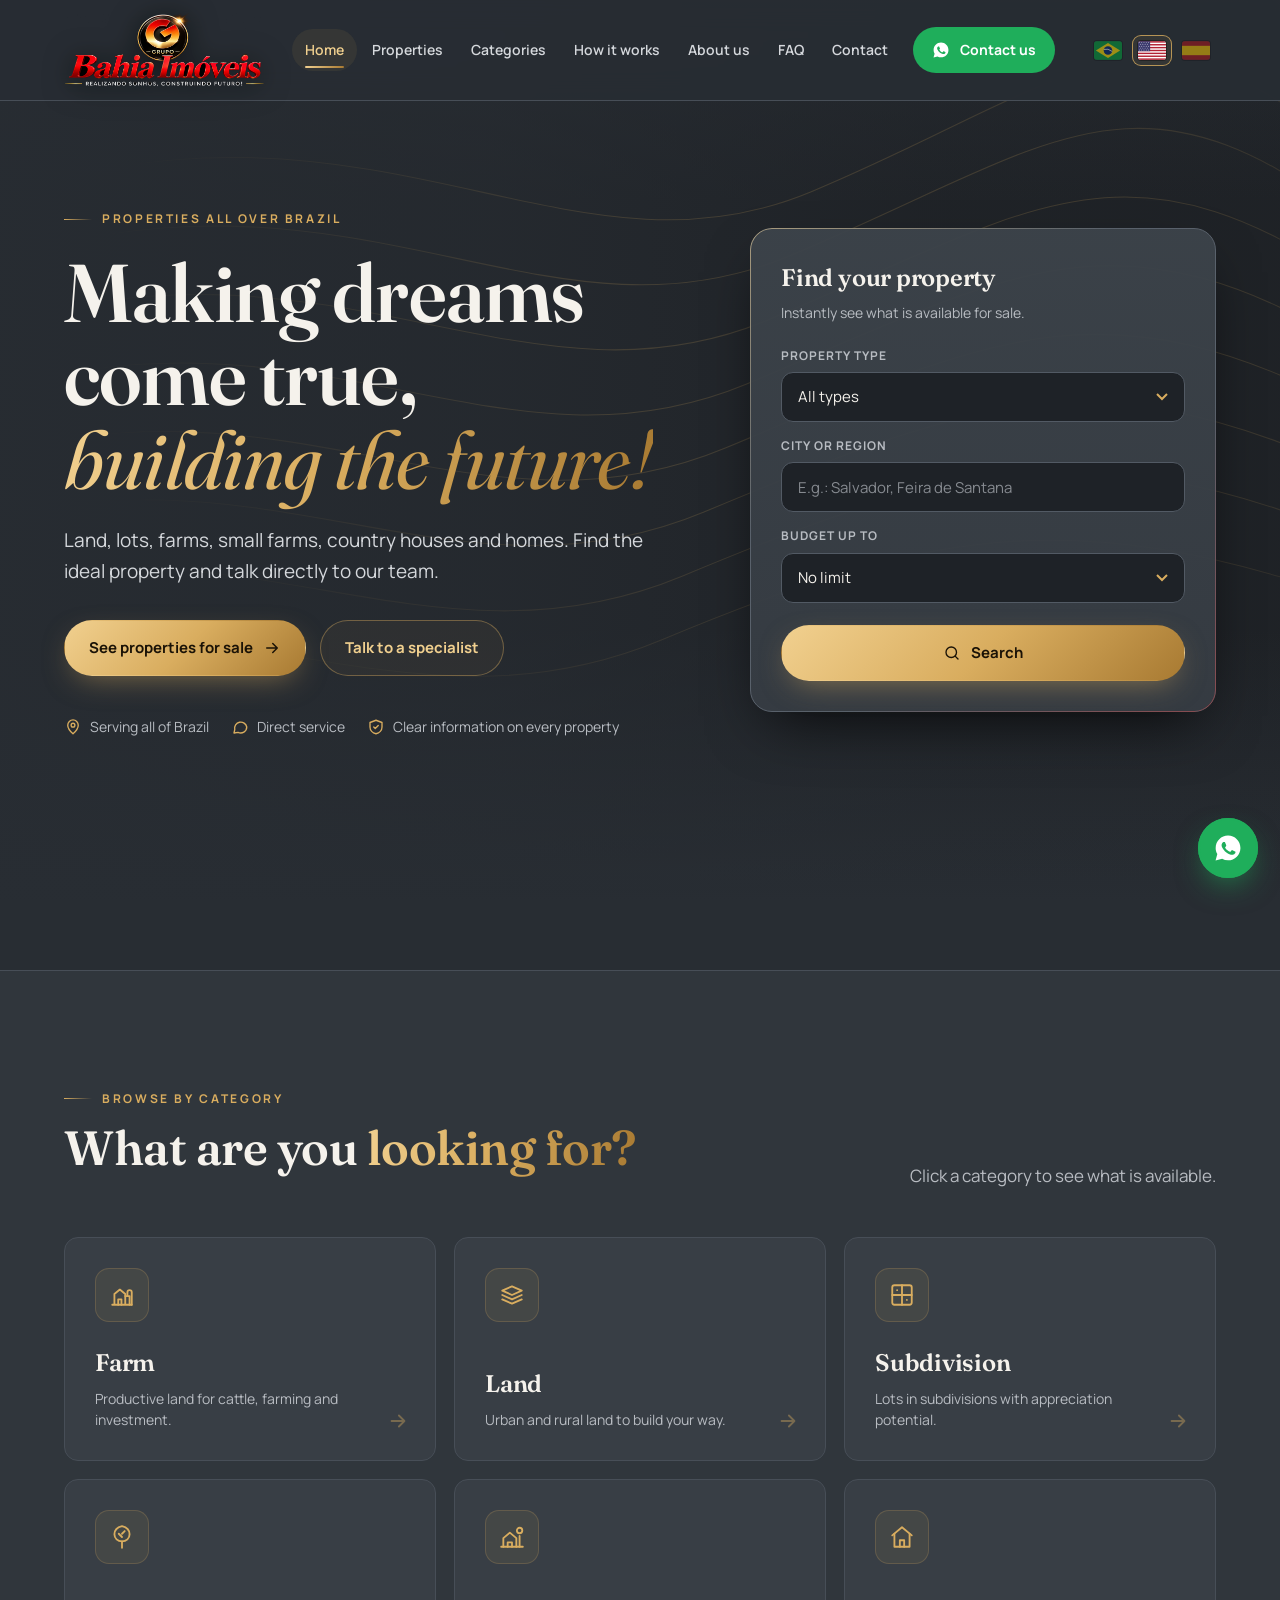
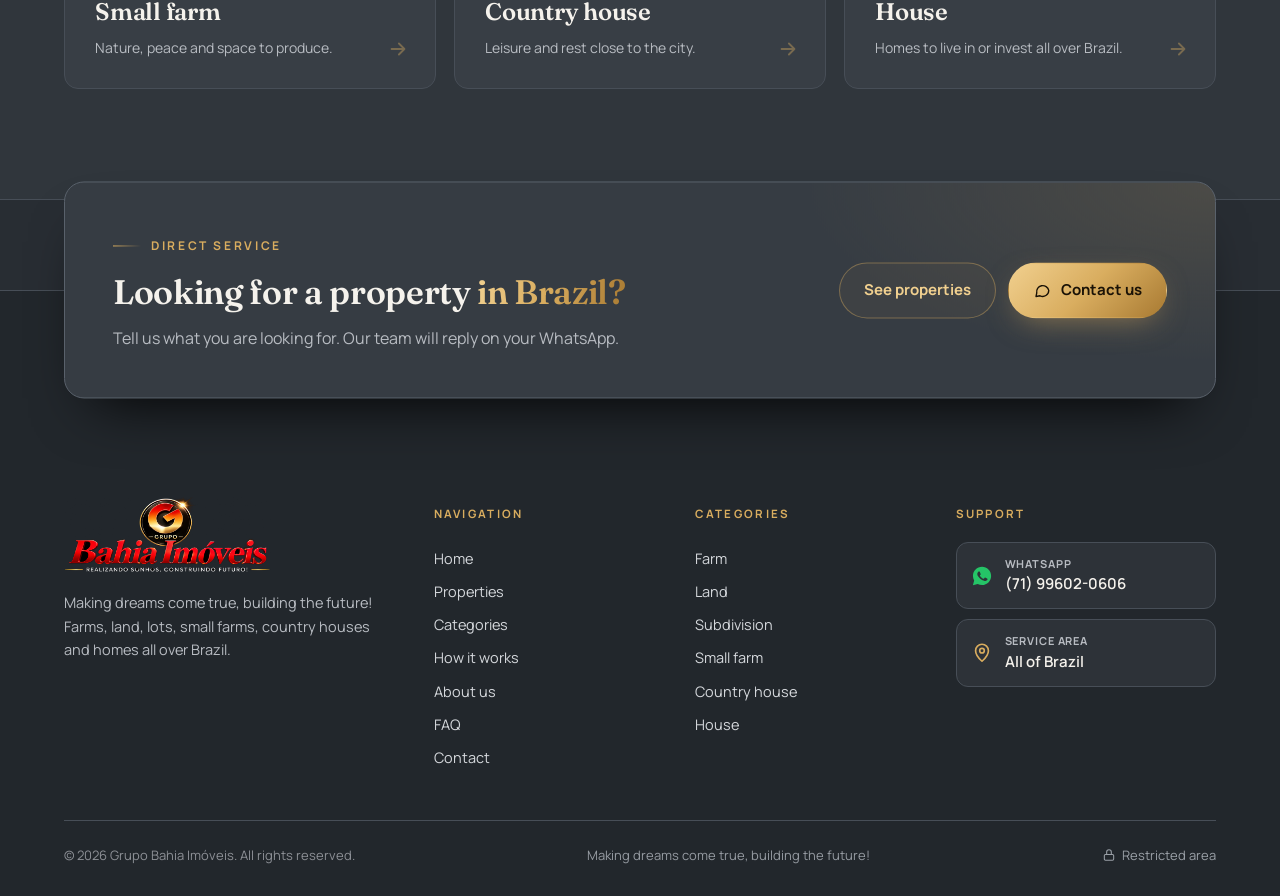
==== commit b80456f8: "Atuação em todo o Brasil e vídeo de fundo com transições na página inicial Co-Authored-By: Claude Op" ====
--- a/index.html
+++ b/index.html
@@ -4,7 +4,7 @@
 <meta charset="utf-8">
 <meta name="viewport" content="width=device-width,initial-scale=1">
 <title>Grupo Bahia Imóveis | Realizando sonhos, construindo futuro!</title>
-<meta name="description" content="Terrenos, loteamentos, fazendas, sítios, chácaras e casas à venda em toda a Bahia.">
+<meta name="description" content="Terrenos, loteamentos, fazendas, sítios, chácaras e casas à venda em todo o Brasil.">
 <meta name="theme-color" content="#282d33">
 <link rel="canonical" href="https://emersonaraujodefreitas.github.io/testeigor/">
 <meta property="og:type" content="website">
@@ -12,12 +12,12 @@
 <meta property="og:locale" content="pt_BR">
 <meta property="og:url" content="https://emersonaraujodefreitas.github.io/testeigor/">
 <meta property="og:title" content="Grupo Bahia Imóveis">
-<meta property="og:description" content="Fazendas, terrenos, loteamentos, sítios, chácaras e casas à venda em toda a Bahia.">
+<meta property="og:description" content="Fazendas, terrenos, loteamentos, sítios, chácaras e casas à venda em todo o Brasil.">
 <meta property="og:image" content="https://emersonaraujodefreitas.github.io/testeigor/og-image.jpg">
 <meta property="og:image:type" content="image/jpeg">
 <meta property="og:image:width" content="1200">
 <meta property="og:image:height" content="630">
-<meta property="og:image:alt" content="Grupo Bahia Imóveis — Imóveis à venda em toda a Bahia">
+<meta property="og:image:alt" content="Grupo Bahia Imóveis — Imóveis à venda em todo o Brasil">
 <meta name="twitter:card" content="summary_large_image">
 <meta name="twitter:image" content="https://emersonaraujodefreitas.github.io/testeigor/og-image.jpg">
 <link rel="icon" type="image/png" sizes="64x64" href="favicon.png">
@@ -61,14 +61,17 @@
 
 <main>
 <div class="tab" data-aba="inicio" data-nome="Início">
-<section class="hero"><svg class="topo" viewBox="0 0 1200 800" preserveAspectRatio="xMidYMid slice" aria-hidden="true"><g fill="none" stroke="#d9ad5f" stroke-width="1" opacity=".35">
-<path d="M-50 620 C 200 540, 380 700, 620 600 S 1000 470, 1260 560"/><path d="M-50 560 C 220 470, 400 640, 640 540 S 1010 400, 1260 500"/>
-<path d="M-50 500 C 240 400, 420 580, 660 480 S 1020 330, 1260 440"/><path d="M-50 440 C 260 330, 440 520, 680 420 S 1030 260, 1260 380"/>
-<path d="M-50 380 C 280 260, 460 460, 700 360 S 1040 190, 1260 320"/><path d="M-50 320 C 300 190, 480 400, 720 300 S 1050 120, 1260 260"/>
-<path d="M-50 260 C 320 120, 500 340, 740 240 S 1060 50, 1260 200"/><path d="M-50 200 C 340 50, 520 280, 760 180 S 1070 -20, 1260 140"/></g></svg>
+<section class="hero hero-v">
+  <div class="hvid" aria-hidden="true"><video class="on" muted playsinline preload="auto"></video><video muted playsinline preload="none"></video></div>
+  <svg class="topo" viewBox="0 0 1200 800" preserveAspectRatio="xMidYMid slice" aria-hidden="true"><g fill="none" stroke="#d9ad5f" stroke-width="1" opacity=".35">
+<path d="M-50 620 C 200 540, 380 700, 620 600 S 1000 470, 1260 560"/><path d="M-50 560 C 220 470, 400 640, 640 540 S 1010 400, 1260 500"/>
+<path d="M-50 500 C 240 400, 420 580, 660 480 S 1020 330, 1260 440"/><path d="M-50 440 C 260 330, 440 520, 680 420 S 1030 260, 1260 380"/>
+<path d="M-50 380 C 280 260, 460 460, 700 360 S 1040 190, 1260 320"/><path d="M-50 320 C 300 190, 480 400, 720 300 S 1050 120, 1260 260"/>
+<path d="M-50 260 C 320 120, 500 340, 740 240 S 1060 50, 1260 200"/><path d="M-50 200 C 340 50, 520 280, 760 180 S 1070 -20, 1260 140"/></g></svg>
+  <div class="hvid-ui"><div class="wrap"><span class="hvid-tema"><i></i><b></b></span><div class="hvid-dots"></div></div></div>
   <div class="wrap hero-grid">
     <div class="rv">
-      <span class="eyebrow">Imóveis em toda a Bahia</span>
+      <span class="eyebrow">Imóveis em todo o Brasil</span>
       <h1>Realizando sonhos,<br><em class="gold">construindo futuro!</em></h1>
       <p class="lead">Terrenos, loteamentos, fazendas, sítios, chácaras e casas. Encontre o imóvel ideal e fale direto com a nossa equipe.</p>
       <div class="actions">
@@ -76,7 +79,7 @@
         <button class="btn btn-ghost" data-chat="Olá! Gostaria de falar com um especialista.">Falar com um especialista</button>
       </div>
       <div class="trust">
-        <span><svg><use href="#i-pin"/></svg>Atuação em toda a Bahia</span>
+        <span><svg><use href="#i-pin"/></svg>Atuação em todo o Brasil</span>
         <span><svg><use href="#i-chat"/></svg>Atendimento direto</span>
         <span><svg><use href="#i-shield"/></svg>Informações claras de cada imóvel</span>
       </div>
@@ -177,15 +180,15 @@
     <div class="about-card rv">
       <img src="logo-grupo-bahia.png" alt="Logomarca Grupo Bahia Imóveis">
       <div class="stats">
-        <div class="stat"><b>Toda a Bahia</b><span>Área de atuação</span></div>
+        <div class="stat"><b>Todo o Brasil</b><span>Área de atuação</span></div>
         <div class="stat"><b>6 categorias</b><span>Rurais e urbanos</span></div>
         <div class="stat"><b>Direto</b><span>Atendimento no WhatsApp</span></div>
       </div>
     </div>
     <div class="rv">
       <span class="eyebrow">Quem somos</span>
-      <h2>Oportunidades imobiliárias <span class="gold">em toda a Bahia</span></h2>
-      <p>Atuamos com a divulgação de oportunidades imobiliárias em toda a Bahia, conforme a disponibilidade dos imóveis.</p>
+      <h2>Oportunidades imobiliárias <span class="gold">em todo o Brasil</span></h2>
+      <p>Atuamos com a divulgação de oportunidades imobiliárias em todo o Brasil, conforme a disponibilidade dos imóveis.</p>
       <ul class="checks">
         <li><svg><use href="#i-check"/></svg>Imóveis rurais e urbanos: da fazenda produtiva à casa na cidade.</li>
         <li><svg><use href="#i-check"/></svg>Informações claras sobre cada propriedade antes da visita.</li>
@@ -197,10 +200,10 @@
   <div class="cta rv" style="margin-top:90px">
     <div>
       <span class="eyebrow">Para proprietários</span>
-      <h2>Quer vender seu <span class="gold">imóvel na Bahia?</span></h2>
+      <h2>Quer vender seu <span class="gold">imóvel no Brasil?</span></h2>
       <p class="lead">Fale com a gente e divulgue sua propriedade para quem está procurando.</p>
     </div>
-    <div class="actions"><button class="btn btn-gold" data-chat="Olá! Tenho um imóvel na Bahia e gostaria de anunciar com o Grupo Bahia Imóveis.">Anunciar meu imóvel<svg><use href="#i-arrow"/></svg></button></div>
+    <div class="actions"><button class="btn btn-gold" data-chat="Olá! Tenho um imóvel e gostaria de anunciar com o Grupo Bahia Imóveis.">Anunciar meu imóvel<svg><use href="#i-arrow"/></svg></button></div>
   </div>
 </div></section></div>
 <div class="tab" data-aba="duvidas" data-nome="Dúvidas" hidden><section class="page-hero"><svg class="topo" viewBox="0 0 1200 800" preserveAspectRatio="xMidYMid slice" aria-hidden="true"><g fill="none" stroke="#d9ad5f" stroke-width="1" opacity=".35">
@@ -216,7 +219,7 @@
 </section>
 <section class="page"><div class="wrap">
   <div class="faq rv">
-    <details open><summary>Em quais regiões vocês atuam?<i>+</i></summary><p>Atuamos com oportunidades em toda a Bahia. Use a busca por cidade ou fale com a gente.</p></details>
+    <details open><summary>Em quais regiões vocês atuam?<i>+</i></summary><p>Atuamos com oportunidades em todo o Brasil. Use a busca por cidade ou fale com a gente.</p></details>
     <details><summary>Quais tipos de imóvel vocês trabalham?<i>+</i></summary><p>Fazendas, terrenos, loteamentos, sítios, chácaras e casas, além de outros imóveis conforme a disponibilidade.</p></details>
     <details><summary>Como vejo o que está disponível?<i>+</i></summary><p>Clique em uma categoria ou use a busca. Aparecem na hora as opções à venda, com fotos, vídeos e detalhes.</p></details>
     <details><summary>Posso anunciar meu imóvel com vocês?<i>+</i></summary><p>Sim. Mande pelo chat as informações da propriedade e retornamos no seu WhatsApp com os próximos passos.</p></details>
@@ -240,7 +243,7 @@
 <section class="page"><div class="wrap contact">
   <div class="cinfo rv">
     <div><span class="ico"><svg><use href="#i-wa"/></svg></span><span><b>WhatsApp</b><small>(71) 99602-0606</small></span></div>
-    <div><span class="ico"><svg><use href="#i-pin"/></svg></span><span><b>Área de atuação</b><small>Toda a Bahia</small></span></div>
+    <div><span class="ico"><svg><use href="#i-pin"/></svg></span><span><b>Área de atuação</b><small>Todo o Brasil</small></span></div>
     <div><span class="ico"><svg><use href="#i-chat"/></svg></span><span><b>Resposta no seu WhatsApp</b><small>Retornamos pelo número que você informar</small></span></div>
   </div>
   <form class="finder rv" id="contactForm" novalidate>
@@ -263,19 +266,19 @@
 <footer class="foot2">
   <div class="wrap">
     <div class="fcta">
-      <div><span class="eyebrow">Atendimento direto</span><h3>Procurando um imóvel <span class="gold">na Bahia?</span></h3><p>Conte o que você procura. A nossa equipe responde no seu WhatsApp.</p></div>
+      <div><span class="eyebrow">Atendimento direto</span><h3>Procurando um imóvel <span class="gold">no Brasil?</span></h3><p>Conte o que você procura. A nossa equipe responde no seu WhatsApp.</p></div>
       <div class="fcta-b"><a href="#" data-tab="imoveis" class="btn btn-ghost">Ver imóveis</a><button class="btn btn-gold" data-chat=""><svg><use href="#i-chat"/></svg>Fale conosco</button></div>
     </div>
     <div class="fgrid2">
       <div class="fbrand">
         <img src="logo-grupo-bahia.png" alt="Grupo Bahia Imóveis">
-        <p>Realizando sonhos, construindo futuro! Fazendas, terrenos, loteamentos, sítios, chácaras e casas em toda a Bahia.</p>
+        <p>Realizando sonhos, construindo futuro! Fazendas, terrenos, loteamentos, sítios, chácaras e casas em todo o Brasil.</p>
       </div>
       <nav><h4>Navegação</h4><a href="#" data-tab="inicio">Início</a><a href="#" data-tab="imoveis">Imóveis</a><a href="#" data-tab="categorias">Categorias</a><a href="#" data-tab="como-funciona">Como funciona</a><a href="#" data-tab="empresa">A empresa</a><a href="#" data-tab="duvidas">Dúvidas</a><a href="#" data-tab="contato">Contato</a></nav>
       <nav><h4>Categorias</h4><a href="#" data-cat="Fazenda">Fazenda</a><a href="#" data-cat="Terreno">Terreno</a><a href="#" data-cat="Loteamento">Loteamento</a><a href="#" data-cat="Sítio">Sítio</a><a href="#" data-cat="Chácara">Chácara</a><a href="#" data-cat="Casa">Casa</a></nav>
       <div class="fcontato"><h4>Atendimento</h4>
         <button class="fline" data-chat=""><svg><use href="#i-wa"/></svg><span><small>WhatsApp</small>(71) 99602-0606</span></button>
-        <div class="fline"><svg><use href="#i-pin"/></svg><span><small>Área de atuação</small>Toda a Bahia</span></div>
+        <div class="fline"><svg><use href="#i-pin"/></svg><span><small>Área de atuação</small>Todo o Brasil</span></div>
       </div>
     </div>
     <div class="fbase"><span>© <span class="ano"></span> Grupo Bahia Imóveis. Todos os direitos reservados.</span><span class="fslogan">Realizando sonhos, construindo futuro!</span><button type="button" class="restrito" data-adm><svg><use href="#i-lock"/></svg>Área restrita</button></div>
--- a/style.css
+++ b/style.css
@@ -308,7 +308,7 @@
 
 @media(max-width:1180px){.menu a{padding:10px 9px;font-size:13.5px}.menu a.active::after{left:9px;right:9px}}
 @media(max-width:1020px){.contact{grid-template-columns:1fr}.links3{grid-template-columns:1fr}}
-@media(max-width:1340px){
+@media(max-width:1024px){
   .burger{display:flex}
   .menu{position:fixed;top:100px;left:0;right:0;flex-direction:column;align-items:stretch;gap:4px;padding:16px 20px 24px;background:#282d33f7;border-bottom:1px solid var(--line);transform:translateY(-12px);opacity:0;pointer-events:none;transition:.25s}
   .open .menu{transform:none;opacity:1;pointer-events:auto}
@@ -323,7 +323,7 @@
   .chat{right:12px;left:12px;width:auto;max-width:none;bottom:84px;max-height:calc(100dvh - 110px)}
   .chat-f .two{grid-template-columns:1fr}
 }
-@media(max-width:1340px){.menu{background:#282d33!important;backdrop-filter:none!important;-webkit-backdrop-filter:none!important;max-height:calc(100dvh - 84px);overflow:auto}.top.open{backdrop-filter:none;-webkit-backdrop-filter:none;background:#282d33}}
+@media(max-width:1024px){.menu{background:#282d33!important;backdrop-filter:none!important;-webkit-backdrop-filter:none!important;max-height:calc(100dvh - 84px);overflow:auto}.top.open{backdrop-filter:none;-webkit-backdrop-filter:none;background:#282d33}}
 
 /* ===== V9: página única, vitrine e página do imóvel ===== */
 .tab[hidden]{display:none!important}
@@ -635,11 +635,10 @@
 .lang button:hover{opacity:1;transform:translateY(-1px)}
 .lang button.on{opacity:1;border-color:#d9ad5fcc;background:#d9ad5f14}
 .lang svg{width:28px;height:19px;border-radius:3px;box-shadow:0 0 0 1px #0005}
-@media(max-width:1340px){.nav .lang{margin-left:auto;margin-right:6px}}
+@media(max-width:1024px){.nav .lang{margin-left:auto;margin-right:6px}}
 @media(max-width:620px){.lang button{padding:4px}.lang svg{width:24px;height:16px}.lang{gap:2px}}
 
 .menu a,.menu .btn{white-space:nowrap}
-@media(min-width:1341px) and (max-width:1440px){.menu a{padding:10px 10px;font-size:13.5px}.menu a.active::after{left:10px;right:10px}}
 
 /* ===== V15: nova página do imóvel ===== */
 .detalhe{padding:0 0 0}
@@ -774,5 +773,54 @@
 .ph2{padding:0}.d2-sec{padding-top:0}
 @media(max-width:620px){.sbar{display:none}.mbar2 .ic2{margin-left:auto}.mbar2>div{min-width:0}.mbar2 b{white-space:nowrap}}
 @media(max-width:620px){.mbar2 b{display:block;overflow:hidden;text-overflow:ellipsis}.mbar2 .btn{flex:none}}
+/* Logo nunca encolhe nem deforma */
+.nav .brand{flex:0 0 auto;display:block;line-height:0}
+.nav .brand img{height:74px;width:auto;max-width:none;flex-shrink:0;object-fit:contain;aspect-ratio:800/294}
+.nav{gap:18px}
+.menu{flex:0 1 auto;min-width:0}
+@media(max-width:620px){.nav .brand img{height:58px}}
+/* Menu sempre completo no computador: compacta em níveis quando o espaço aperta */
+.menu{flex:0 0 auto}
+.top.c1 .nav{gap:12px}
+.top.c1 .menu a{padding:9px 8px;font-size:13px}.top.c1 .menu a.active::after{left:8px;right:8px}
+.top.c1 .menu .btn{padding:10px 14px;font-size:13px;margin-left:6px}
+.top.c1 .nav .brand img{height:64px}
+.top.c1 .lang svg{width:24px;height:16px}.top.c1 .lang button{padding:4px}
+.top.c2 .nav{gap:8px}
+.top.c2 .menu a{padding:8px 6px;font-size:12.5px}.top.c2 .menu a.active::after{left:6px;right:6px}
+.top.c2 .menu .btn{padding:9px 12px;font-size:12.5px;margin-left:4px;gap:6px}.top.c2 .menu .btn svg{width:15px;height:15px}
+.top.c2 .nav .brand img{height:56px}
+.top.c2 .lang{gap:0;margin-left:2px}.top.c2 .lang svg{width:22px;height:15px}.top.c2 .lang button{padding:3px}
+.top.c3 .nav{gap:6px}
+.top.c3 .menu a{padding:8px 5px;font-size:12px}.top.c3 .menu a.active::after{left:5px;right:5px}
+.top.c3 .menu .btn{padding:8px 10px;font-size:12px;margin-left:2px}
+.top.c3 .nav .brand img{height:50px}
+.top.c3 .lang svg{width:20px;height:14px}
+.top.c3 .wrap.nav{padding-left:16px;padding-right:16px}
+
+/* ===== V16: vídeo de fundo na capa ===== */
+.hvid{position:absolute;inset:0;z-index:-2;overflow:hidden;background:#1d2024}
+.hvid video{position:absolute;inset:0;width:100%;height:100%;object-fit:cover;opacity:0;transform:scale(1.04);transition:opacity 1.5s ease,transform 9s linear}
+.hvid video.on{opacity:1;transform:scale(1)}
+.hvid::after{content:"";position:absolute;inset:0;background:
+  linear-gradient(90deg,#282d33e6 0%,#282d33b3 38%,#282d3340 72%,#282d3326 100%),
+  linear-gradient(180deg,#282d3399 0%,#282d3300 22%,#282d3300 70%,#282d33 100%)}
+.hero-v .topo{transition:opacity 1s}
+.hero-v.vid-on .topo{opacity:0}
+.hero-v.vid-on::before{opacity:0}
+.hero-v::before{transition:opacity 1.2s}
+.hvid-ui{position:absolute;left:0;right:0;bottom:26px;z-index:1;pointer-events:none;opacity:0;transition:opacity .8s}
+.hero-v.vid-on .hvid-ui{opacity:1}
+.hvid-ui .wrap{display:flex;align-items:center;justify-content:space-between;gap:20px}
+.hvid-tema{display:inline-flex;align-items:center;gap:10px;font-size:12px;font-weight:800;letter-spacing:.18em;text-transform:uppercase;color:#f3ede2;text-shadow:0 1px 8px #0009}
+.hvid-tema i{width:8px;height:8px;border-radius:50%;background:#e04b3f;box-shadow:0 0 0 4px #e04b3f33;animation:pulsa2 1.6s ease-in-out infinite}
+@keyframes pulsa2{50%{box-shadow:0 0 0 7px #e04b3f00}}
+.hvid-dots{display:flex;gap:8px;pointer-events:auto}
+.hvid-dots button{width:34px;height:14px;padding:5px 0;border:0;background:none;cursor:pointer}
+.hvid-dots i{display:block;height:3px;border-radius:3px;background:#ffffff40;position:relative;overflow:hidden}
+.hvid-dots button.on i::after{content:"";position:absolute;inset:0;background:var(--gold2);transform-origin:left;animation:barra var(--t,7000ms) linear forwards}
+@keyframes barra{from{transform:scaleX(0)}to{transform:scaleX(1)}}
+@media(max-width:620px){.hvid-ui{bottom:14px}.hvid-dots button{width:22px}.hvid::after{background:linear-gradient(180deg,#282d33b3 0%,#282d3366 40%,#282d33cc 75%,#282d33 100%)}}
+@media (prefers-reduced-motion:reduce){.hvid{display:none}}
 
 @media(max-width:620px){.menu{top:84px}}
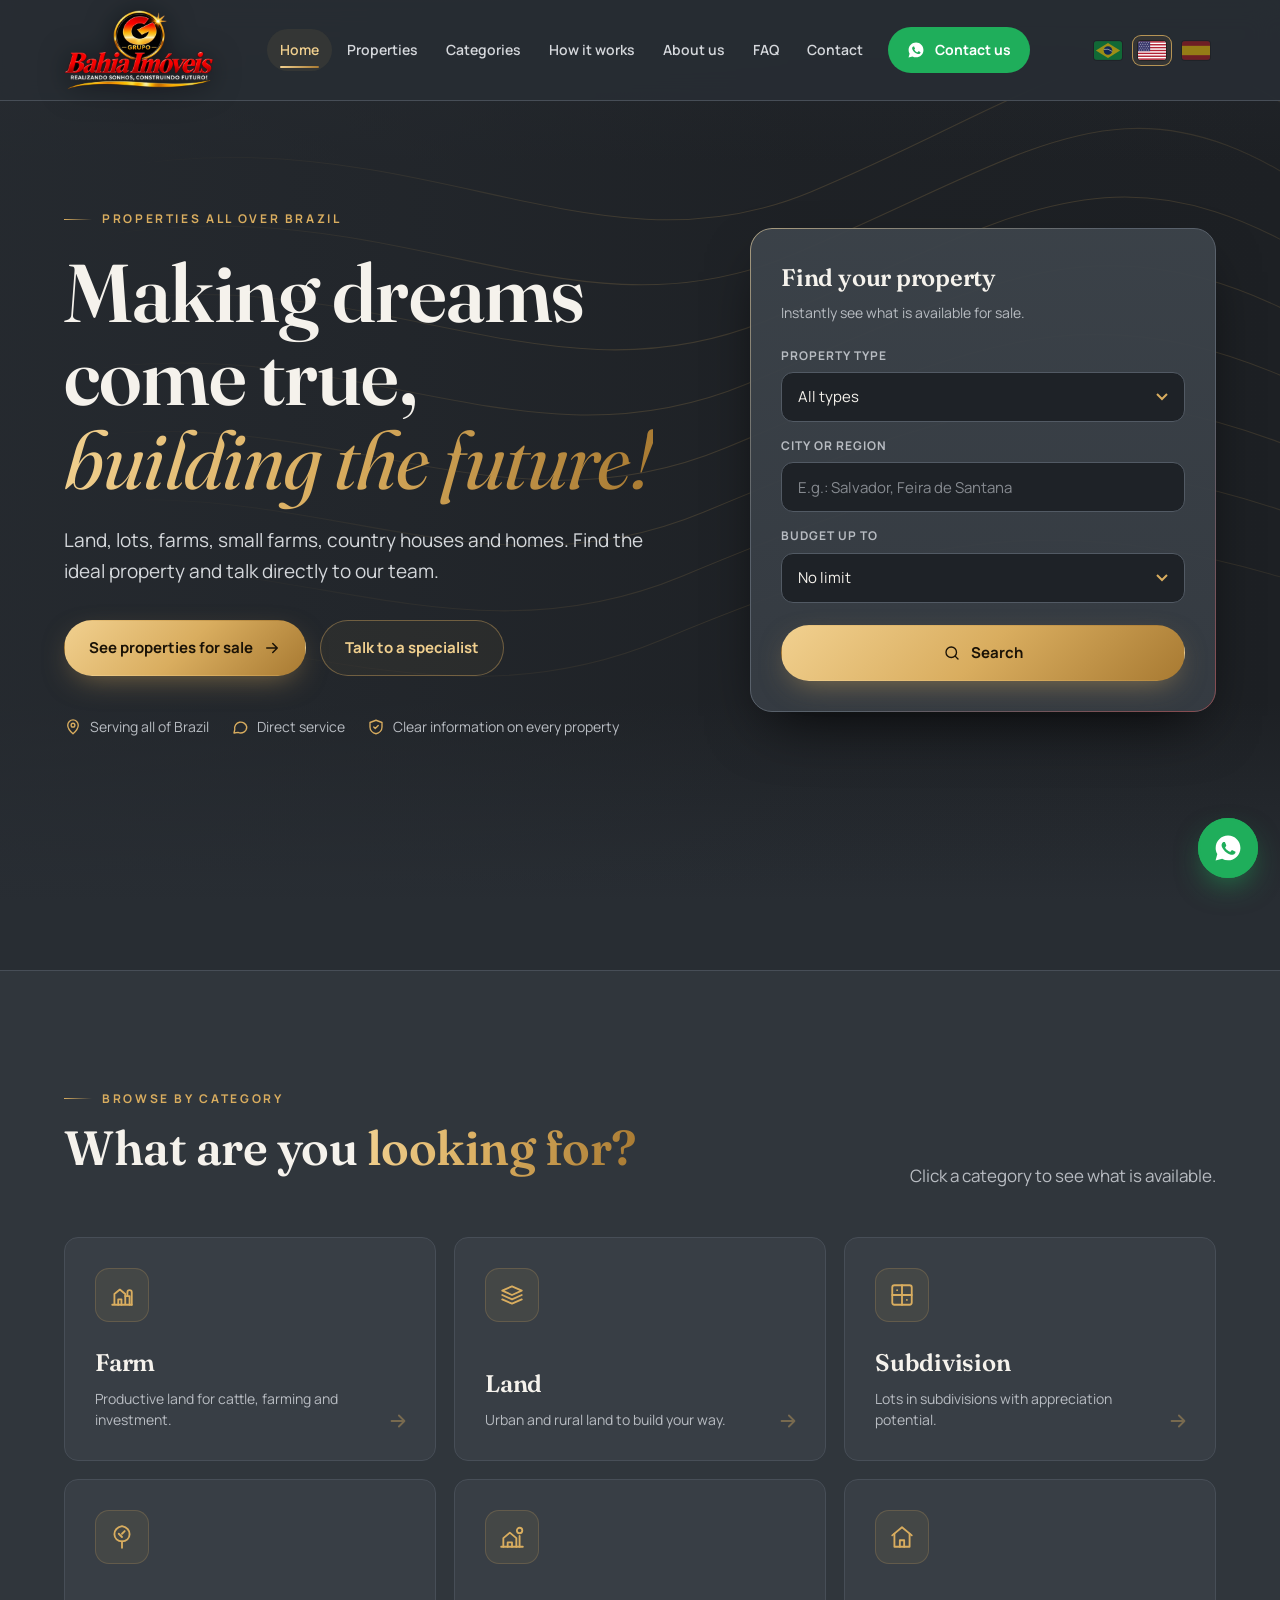
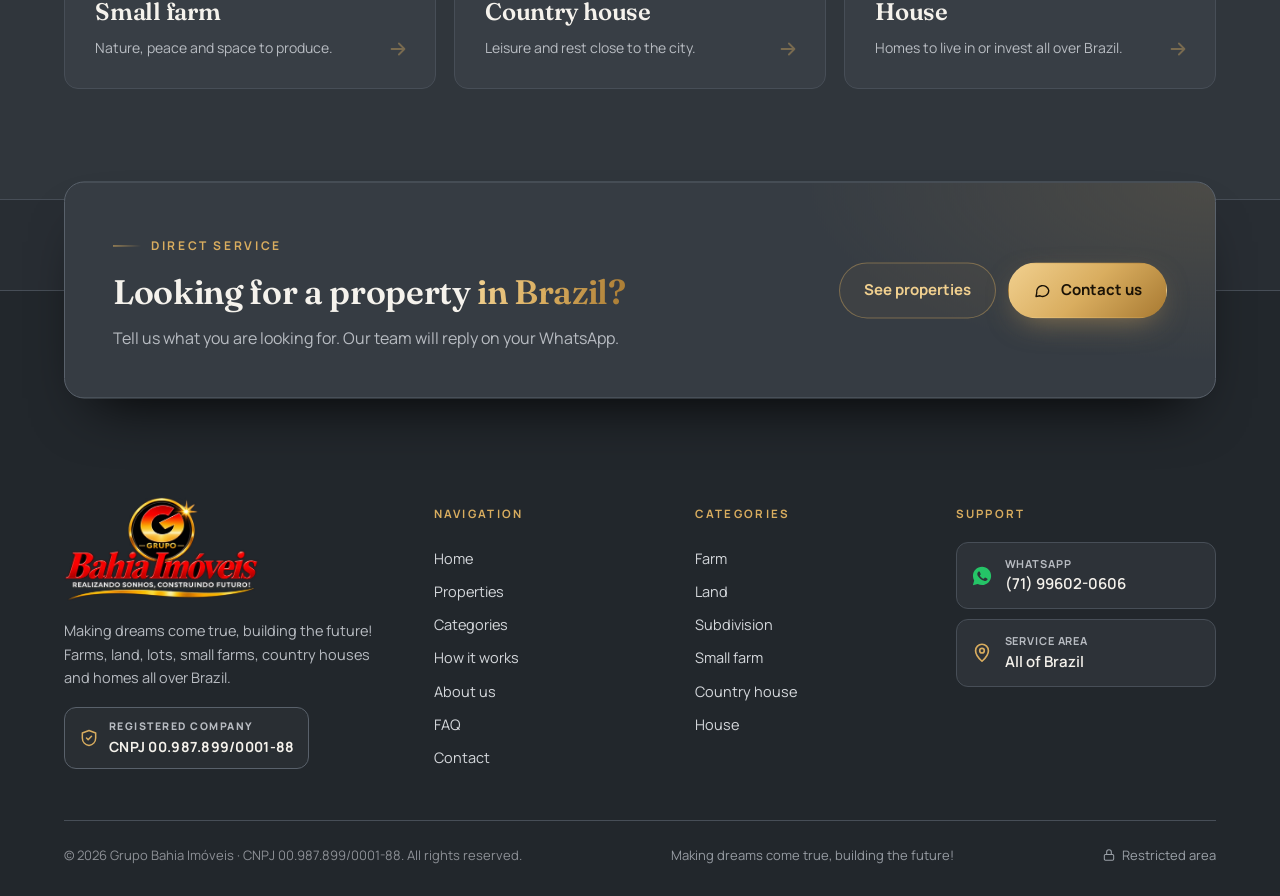
==== commit d2872beb: "Inclui CNPJ da empresa (rodapé, contato, agendamento e dados para o Google) Co-Authored-By: Claude O" ====
--- a/index.html
+++ b/index.html
@@ -26,6 +26,7 @@
 <link rel="preconnect" href="https://fonts.gstatic.com" crossorigin>
 <link href="https://fonts.googleapis.com/css2?family=Fraunces:opsz,wght@9..144,400;9..144,600;9..144,700&family=Manrope:wght@400;500;600;700;800&display=swap" rel="stylesheet">
 <link rel="stylesheet" href="style.css">
+<script type="application/ld+json">{"@context": "https://schema.org", "@type": "RealEstateAgent", "name": "Grupo Bahia Imóveis", "slogan": "Realizando sonhos, construindo futuro!", "url": "https://emersonaraujodefreitas.github.io/testeigor/", "logo": "https://emersonaraujodefreitas.github.io/testeigor/logo-grupo-bahia.png", "image": "https://emersonaraujodefreitas.github.io/testeigor/og-image.jpg", "taxID": "00.987.899/0001-88", "telephone": "+55 71 99602-0606", "areaServed": {"@type": "Country", "name": "Brasil"}, "description": "Fazendas, terrenos, loteamentos, sítios, chácaras e casas à venda em todo o Brasil."}</script>
 </head>
 <body data-page="Início">
 <svg width="0" height="0" style="position:absolute" aria-hidden="true">
@@ -244,6 +245,7 @@
   <div class="cinfo rv">
     <div><span class="ico"><svg><use href="#i-wa"/></svg></span><span><b>WhatsApp</b><small>(71) 99602-0606</small></span></div>
     <div><span class="ico"><svg><use href="#i-pin"/></svg></span><span><b>Área de atuação</b><small>Todo o Brasil</small></span></div>
+    <div><span class="ico"><svg><use href="#i-shield"/></svg></span><span><b>Empresa registrada</b><small>CNPJ 00.987.899/0001-88</small></span></div>
     <div><span class="ico"><svg><use href="#i-chat"/></svg></span><span><b>Resposta no seu WhatsApp</b><small>Retornamos pelo número que você informar</small></span></div>
   </div>
   <form class="finder rv" id="contactForm" novalidate>
@@ -273,6 +275,7 @@
       <div class="fbrand">
         <img src="logo-grupo-bahia.png" alt="Grupo Bahia Imóveis">
         <p>Realizando sonhos, construindo futuro! Fazendas, terrenos, loteamentos, sítios, chácaras e casas em todo o Brasil.</p>
+        <div class="cnpj"><svg><use href="#i-shield"/></svg><span><small>Empresa registrada</small>CNPJ 00.987.899/0001-88</span></div>
       </div>
       <nav><h4>Navegação</h4><a href="#" data-tab="inicio">Início</a><a href="#" data-tab="imoveis">Imóveis</a><a href="#" data-tab="categorias">Categorias</a><a href="#" data-tab="como-funciona">Como funciona</a><a href="#" data-tab="empresa">A empresa</a><a href="#" data-tab="duvidas">Dúvidas</a><a href="#" data-tab="contato">Contato</a></nav>
       <nav><h4>Categorias</h4><a href="#" data-cat="Fazenda">Fazenda</a><a href="#" data-cat="Terreno">Terreno</a><a href="#" data-cat="Loteamento">Loteamento</a><a href="#" data-cat="Sítio">Sítio</a><a href="#" data-cat="Chácara">Chácara</a><a href="#" data-cat="Casa">Casa</a></nav>
@@ -281,7 +284,7 @@
         <div class="fline"><svg><use href="#i-pin"/></svg><span><small>Área de atuação</small>Todo o Brasil</span></div>
       </div>
     </div>
-    <div class="fbase"><span>© <span class="ano"></span> Grupo Bahia Imóveis. Todos os direitos reservados.</span><span class="fslogan">Realizando sonhos, construindo futuro!</span><button type="button" class="restrito" data-adm><svg><use href="#i-lock"/></svg>Área restrita</button></div>
+    <div class="fbase"><span>© <span class="ano"></span> Grupo Bahia Imóveis · CNPJ 00.987.899/0001-88. Todos os direitos reservados.</span><span class="fslogan">Realizando sonhos, construindo futuro!</span><button type="button" class="restrito" data-adm><svg><use href="#i-lock"/></svg>Área restrita</button></div>
   </div>
 </footer>
 <script src="config.js"></script>
--- a/style.css
+++ b/style.css
@@ -822,5 +822,30 @@
 @keyframes barra{from{transform:scaleX(0)}to{transform:scaleX(1)}}
 @media(max-width:620px){.hvid-ui{bottom:14px}.hvid-dots button{width:22px}.hvid::after{background:linear-gradient(180deg,#282d33b3 0%,#282d3366 40%,#282d33cc 75%,#282d33 100%)}}
 @media (prefers-reduced-motion:reduce){.hvid{display:none}}
+/* V17: nova logomarca (proporção 900x477) */
+.nav .brand img{aspect-ratio:900/477;height:80px}
+.top.c1 .nav .brand img{height:70px}
+.top.c2 .nav .brand img{height:62px}
+.top.c3 .nav .brand img{height:56px}
+@media(max-width:620px){.nav .brand img{height:64px}}
+.fbrand img{height:104px}
+.about-card img{max-width:420px;margin:0 auto}
+/* V18: vídeo mais nítido e mais aparente */
+.hvid video{transform:none;transition:opacity 1.4s ease;filter:saturate(1.12) contrast(1.06) brightness(1.04)}
+.hvid video.on{transform:none}
+.hvid::after{background:
+  linear-gradient(90deg,#282d33b8 0%,#282d3370 34%,#282d3318 62%,#282d3300 100%),
+  linear-gradient(180deg,#282d3370 0%,#282d3300 18%,#282d3300 78%,#282d33 100%)}
+.hero-v.vid-on h1,.hero-v.vid-on .lead,.hero-v.vid-on .eyebrow,.hero-v.vid-on .trust span{text-shadow:0 2px 14px #000c,0 1px 3px #0009}
+.hero-v.vid-on .finder{background:linear-gradient(180deg,#2b3036e6,#363c43e6);backdrop-filter:blur(10px);-webkit-backdrop-filter:blur(10px)}
+@media(max-width:620px){.hvid::after{background:linear-gradient(180deg,#282d3390 0%,#282d3340 35%,#282d3399 72%,#282d33 100%)}}
+.hero-v.vid-on h1 .gold{text-shadow:none;filter:drop-shadow(0 2px 8px #000000b3)}
+/* CNPJ */
+.cnpj{display:inline-flex;align-items:center;gap:10px;margin-top:18px;padding:10px 14px;border-radius:12px;background:#ffffff08;border:1px solid var(--line2)}
+.cnpj svg{width:20px;height:20px;color:var(--gold);flex:none}
+.cnpj span{font-size:14px;font-weight:700;color:var(--text);letter-spacing:.02em}
+.cnpj small{display:block;font-size:10.5px;font-weight:800;letter-spacing:.14em;text-transform:uppercase;color:var(--muted);margin-bottom:1px}
+.vis-cnpj{display:flex;align-items:center;justify-content:center;gap:7px;margin-top:14px;padding-top:14px;border-top:1px solid var(--line2);font-size:12px;color:var(--muted)}
+.vis-cnpj svg{width:14px;height:14px;color:var(--gold)}
 
 @media(max-width:620px){.menu{top:84px}}
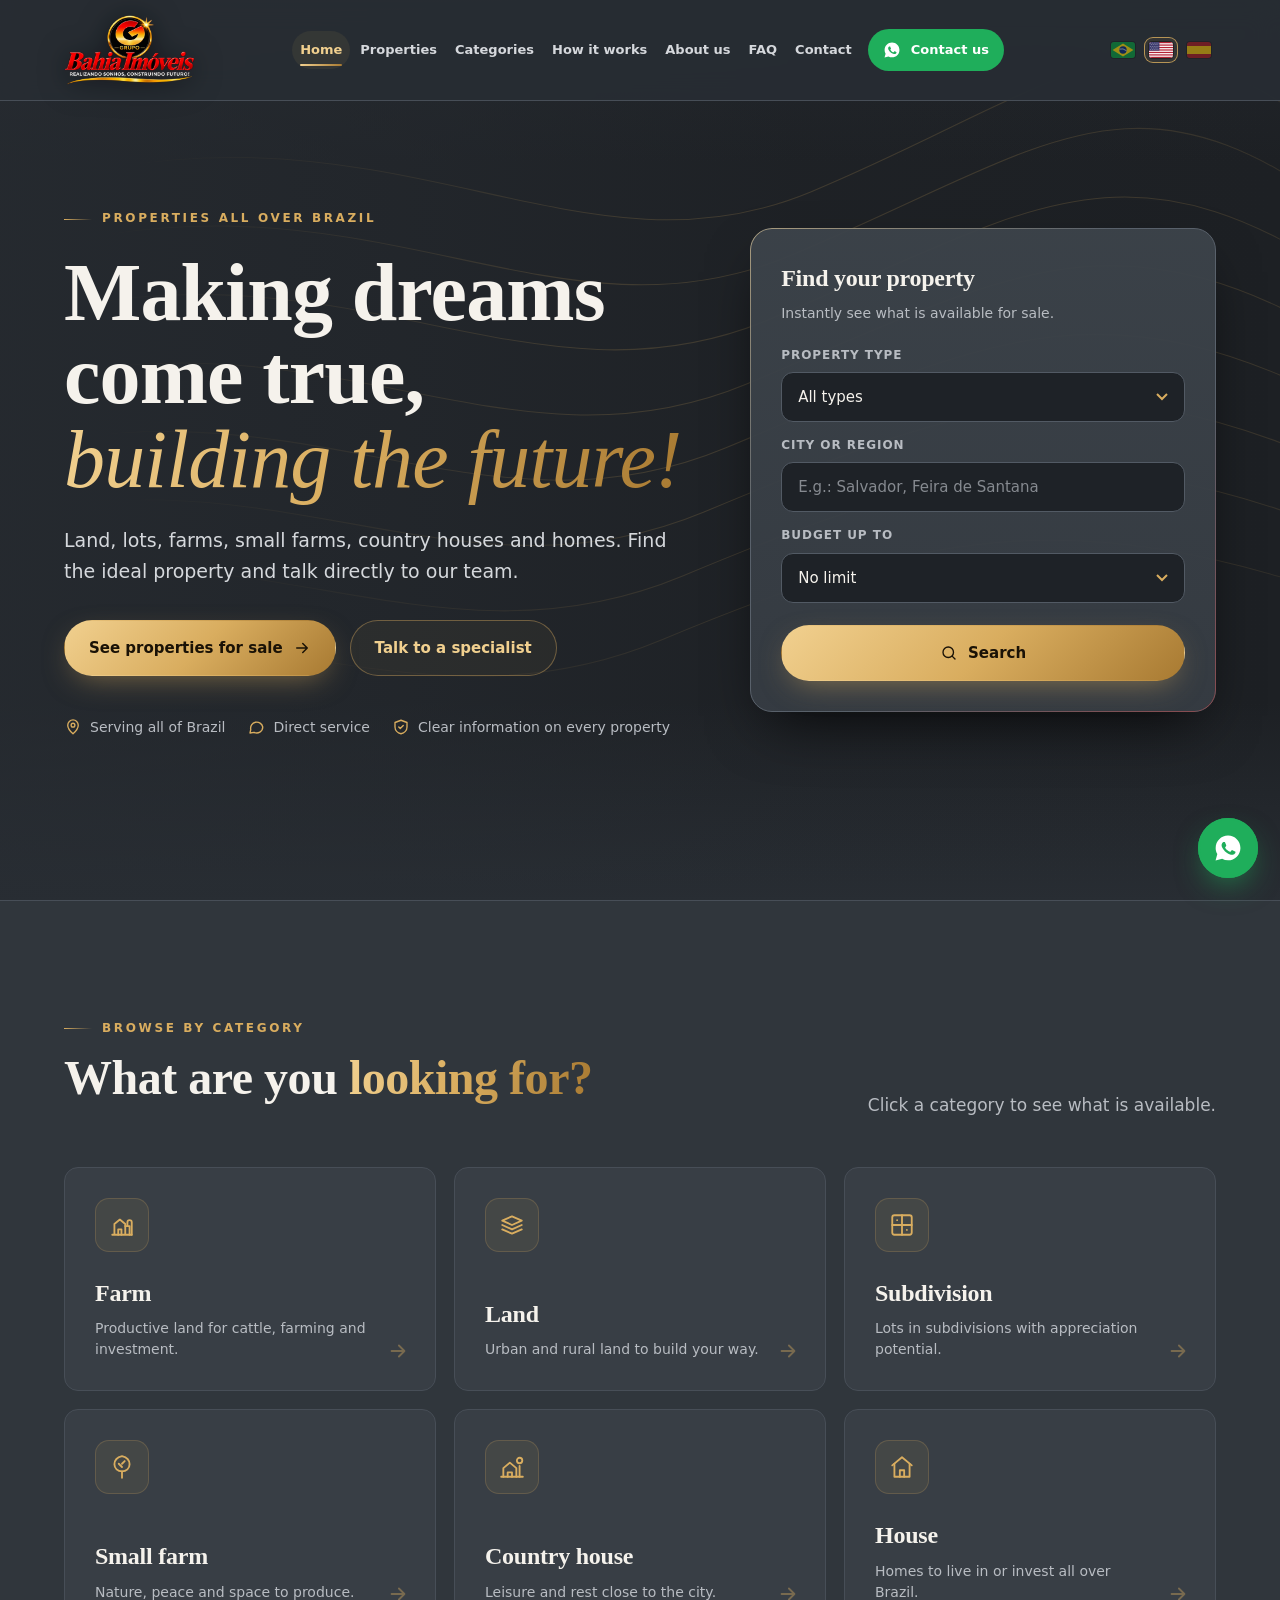
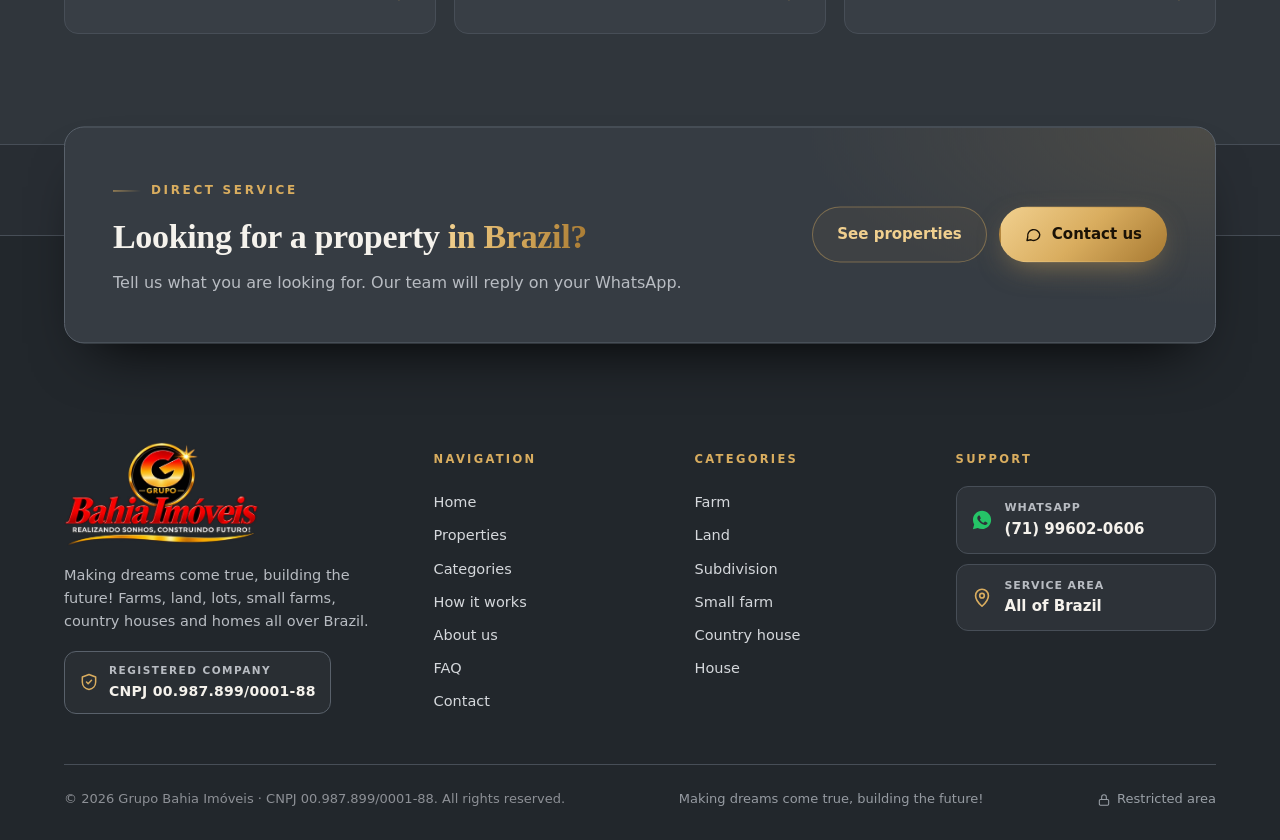
==== commit 1e9afa35: "Configurações do site e contatos no painel, favoritos, vistos recentemente, link por imóvel, ordenaç" ====
--- a/index.html
+++ b/index.html
@@ -3,30 +3,34 @@
 <head>
 <meta charset="utf-8">
 <meta name="viewport" content="width=device-width,initial-scale=1">
+<meta http-equiv="Content-Security-Policy" content="default-src 'self'; script-src 'self'; style-src 'self' 'unsafe-inline' https://fonts.googleapis.com; font-src 'self' https://fonts.gstatic.com; img-src 'self' data: blob: https:; media-src 'self' data: blob: https:; connect-src 'self' https://script.google.com https://script.googleusercontent.com; frame-src https://www.google.com https://maps.google.com https://www.youtube.com https://www.youtube-nocookie.com https://drive.google.com; object-src 'none'; base-uri 'self'; form-action 'self'; upgrade-insecure-requests">
+<meta name="referrer" content="strict-origin-when-cross-origin">
+<meta http-equiv="X-Content-Type-Options" content="nosniff">
+<meta name="format-detection" content="telephone=no">
 <title>Grupo Bahia Imóveis | Realizando sonhos, construindo futuro!</title>
 <meta name="description" content="Terrenos, loteamentos, fazendas, sítios, chácaras e casas à venda em todo o Brasil.">
 <meta name="theme-color" content="#282d33">
-<link rel="canonical" href="https://emersonaraujodefreitas.github.io/testeigor/">
+<link rel="canonical" href="https://grupobahiaimoveis.com.br/">
 <meta property="og:type" content="website">
 <meta property="og:site_name" content="Grupo Bahia Imóveis">
 <meta property="og:locale" content="pt_BR">
-<meta property="og:url" content="https://emersonaraujodefreitas.github.io/testeigor/">
+<meta property="og:url" content="https://grupobahiaimoveis.com.br/">
 <meta property="og:title" content="Grupo Bahia Imóveis">
 <meta property="og:description" content="Fazendas, terrenos, loteamentos, sítios, chácaras e casas à venda em todo o Brasil.">
-<meta property="og:image" content="https://emersonaraujodefreitas.github.io/testeigor/og-image.jpg">
+<meta property="og:image" content="https://grupobahiaimoveis.com.br/og-image.jpg">
 <meta property="og:image:type" content="image/jpeg">
 <meta property="og:image:width" content="1200">
 <meta property="og:image:height" content="630">
 <meta property="og:image:alt" content="Grupo Bahia Imóveis — Imóveis à venda em todo o Brasil">
 <meta name="twitter:card" content="summary_large_image">
-<meta name="twitter:image" content="https://emersonaraujodefreitas.github.io/testeigor/og-image.jpg">
+<meta name="twitter:image" content="https://grupobahiaimoveis.com.br/og-image.jpg">
 <link rel="icon" type="image/png" sizes="64x64" href="favicon.png">
 <link rel="apple-touch-icon" href="apple-touch-icon.png">
 <link rel="preconnect" href="https://fonts.googleapis.com">
 <link rel="preconnect" href="https://fonts.gstatic.com" crossorigin>
 <link href="https://fonts.googleapis.com/css2?family=Fraunces:opsz,wght@9..144,400;9..144,600;9..144,700&family=Manrope:wght@400;500;600;700;800&display=swap" rel="stylesheet">
 <link rel="stylesheet" href="style.css">
-<script type="application/ld+json">{"@context": "https://schema.org", "@type": "RealEstateAgent", "name": "Grupo Bahia Imóveis", "slogan": "Realizando sonhos, construindo futuro!", "url": "https://emersonaraujodefreitas.github.io/testeigor/", "logo": "https://emersonaraujodefreitas.github.io/testeigor/logo-grupo-bahia.png", "image": "https://emersonaraujodefreitas.github.io/testeigor/og-image.jpg", "taxID": "00.987.899/0001-88", "telephone": "+55 71 99602-0606", "areaServed": {"@type": "Country", "name": "Brasil"}, "description": "Fazendas, terrenos, loteamentos, sítios, chácaras e casas à venda em todo o Brasil."}</script>
+<script type="application/ld+json">{"@context": "https://schema.org", "@type": "RealEstateAgent", "name": "Grupo Bahia Imóveis", "slogan": "Realizando sonhos, construindo futuro!", "url": "https://grupobahiaimoveis.com.br/", "logo": "https://grupobahiaimoveis.com.br/logo-grupo-bahia.png", "image": "https://grupobahiaimoveis.com.br/og-image.jpg", "taxID": "00.987.899/0001-88", "telephone": "+55 71 99602-0606", "areaServed": {"@type": "Country", "name": "Brasil"}, "description": "Fazendas, terrenos, loteamentos, sítios, chácaras e casas à venda em todo o Brasil."}</script>
 </head>
 <body data-page="Início">
 <svg width="0" height="0" style="position:absolute" aria-hidden="true">
@@ -46,7 +50,7 @@
     <symbol id="i-search" viewBox="0 0 24 24"><g fill="none" stroke="currentColor" stroke-width="1.8" stroke-linecap="round"><circle cx="11" cy="11" r="7"/><path d="m20 20-3.5-3.5"/></g></symbol>
       <symbol id="i-send" viewBox="0 0 24 24"><path fill="currentColor" d="M3.4 20.4 21 12 3.4 3.6 3.4 10l12.6 2-12.6 2z"/></symbol>
     <symbol id="i-lock" viewBox="0 0 24 24"><g fill="none" stroke="currentColor" stroke-width="1.8" stroke-linecap="round" stroke-linejoin="round"><rect x="4" y="11" width="16" height="10" rx="2"/><path d="M8 11V7a4 4 0 0 1 8 0v4"/></g></symbol>
-  <symbol id="i-grid" viewBox="0 0 24 24"><g fill="none" stroke="currentColor" stroke-width="1.8" stroke-linejoin="round"><rect x="3" y="3" width="7" height="7" rx="1.5"/><rect x="14" y="3" width="7" height="7" rx="1.5"/><rect x="3" y="14" width="7" height="7" rx="1.5"/><rect x="14" y="14" width="7" height="7" rx="1.5"/></g></symbol><symbol id="i-play" viewBox="0 0 24 24"><path fill="currentColor" d="M8 5.5v13l11-6.5z"/></symbol><symbol id="i-gota" viewBox="0 0 24 24"><path fill="none" stroke="currentColor" stroke-width="1.8" stroke-linejoin="round" d="M12 3s6 6.6 6 11a6 6 0 0 1-12 0c0-4.4 6-11 6-11Z"/></symbol><symbol id="i-raio" viewBox="0 0 24 24"><path fill="none" stroke="currentColor" stroke-width="1.8" stroke-linejoin="round" d="M13 2 4 14h7l-1 8 9-12h-7z"/></symbol><symbol id="i-share" viewBox="0 0 24 24"><g fill="none" stroke="currentColor" stroke-width="1.8" stroke-linecap="round" stroke-linejoin="round"><circle cx="18" cy="5" r="2.5"/><circle cx="6" cy="12" r="2.5"/><circle cx="18" cy="19" r="2.5"/><path d="m8.2 10.8 7.6-4.4M8.2 13.2l7.6 4.4"/></g></symbol></defs>
+  <symbol id="i-grid" viewBox="0 0 24 24"><g fill="none" stroke="currentColor" stroke-width="1.8" stroke-linejoin="round"><rect x="3" y="3" width="7" height="7" rx="1.5"/><rect x="14" y="3" width="7" height="7" rx="1.5"/><rect x="3" y="14" width="7" height="7" rx="1.5"/><rect x="14" y="14" width="7" height="7" rx="1.5"/></g></symbol><symbol id="i-play" viewBox="0 0 24 24"><path fill="currentColor" d="M8 5.5v13l11-6.5z"/></symbol><symbol id="i-gota" viewBox="0 0 24 24"><path fill="none" stroke="currentColor" stroke-width="1.8" stroke-linejoin="round" d="M12 3s6 6.6 6 11a6 6 0 0 1-12 0c0-4.4 6-11 6-11Z"/></symbol><symbol id="i-raio" viewBox="0 0 24 24"><path fill="none" stroke="currentColor" stroke-width="1.8" stroke-linejoin="round" d="M13 2 4 14h7l-1 8 9-12h-7z"/></symbol><symbol id="i-heart" viewBox="0 0 24 24"><path d="M12 21s-7.5-4.6-9.6-9.2C.8 8.2 3 4.5 6.6 4.5c2 0 3.6 1.1 5.4 3.2 1.8-2.1 3.4-3.2 5.4-3.2 3.6 0 5.8 3.7 4.2 7.3C19.5 16.4 12 21 12 21Z"/></symbol><symbol id="i-mail" viewBox="0 0 24 24"><g fill="none" stroke="currentColor" stroke-width="1.8" stroke-linecap="round" stroke-linejoin="round"><rect x="3" y="5" width="18" height="14" rx="2"/><path d="m3 7 9 6 9-6"/></g></symbol><symbol id="i-insta" viewBox="0 0 24 24"><g fill="none" stroke="currentColor" stroke-width="1.8"><rect x="3" y="3" width="18" height="18" rx="5"/><circle cx="12" cy="12" r="4"/><circle cx="17.5" cy="6.5" r="1" fill="currentColor"/></g></symbol><symbol id="i-share" viewBox="0 0 24 24"><g fill="none" stroke="currentColor" stroke-width="1.8" stroke-linecap="round" stroke-linejoin="round"><circle cx="18" cy="5" r="2.5"/><circle cx="6" cy="12" r="2.5"/><circle cx="18" cy="19" r="2.5"/><path d="m8.2 10.8 7.6-4.4M8.2 13.2l7.6 4.4"/></g></symbol></defs>
 </svg>
 
 <header class="top" id="top">
@@ -72,6 +76,7 @@
   <div class="hvid-ui"><div class="wrap"><span class="hvid-tema"><i></i><b></b></span><div class="hvid-dots"></div></div></div>
   <div class="wrap hero-grid">
     <div class="rv">
+      <a href="#" class="faixa" data-chat="" hidden><i></i><span></span><b>Saiba mais →</b></a>
       <span class="eyebrow">Imóveis em todo o Brasil</span>
       <h1>Realizando sonhos,<br><em class="gold">construindo futuro!</em></h1>
       <p class="lead">Terrenos, loteamentos, fazendas, sítios, chácaras e casas. Encontre o imóvel ideal e fale direto com a nossa equipe.</p>
@@ -102,6 +107,12 @@
     <div class="pcards" id="destCards"></div>
   </div>
 </section>
+<section id="vistos" class="vistos" hidden>
+  <div class="wrap">
+    <div class="sec-head"><div><span class="eyebrow">Para você</span><h2>Vistos <span class="gold">recentemente</span></h2></div></div>
+    <div class="scards" id="vistosCards"></div>
+  </div>
+</section>
 <section class="alt">
   <div class="wrap">
     <div class="sec-head rv"><div><span class="eyebrow">Encontre por categoria</span><h2>O que você <span class="gold">procura?</span></h2></div>
@@ -128,7 +139,7 @@
     <button class="btn btn-gold" type="submit"><svg><use href="#i-search"/></svg>Buscar</button>
   </form>
   <div class="fresumo" id="filtroResumo" style="display:none"></div>
-  <div class="toolbar" id="chips"></div>
+  <div class="vbar"><div class="toolbar" id="chips"></div><label class="ordem"><span>Ordenar</span><select id="ordem"><option value="">Destaques</option><option value="recentes">Mais recentes</option><option value="menor">Menor preço</option><option value="maior">Maior preço</option></select></label></div>
   <div class="pcards" id="cards"></div>
 </div></section></div>
 <div class="tab" data-aba="categorias" data-nome="Categorias" hidden><section class="page-hero"><svg class="topo" viewBox="0 0 1200 800" preserveAspectRatio="xMidYMid slice" aria-hidden="true"><g fill="none" stroke="#d9ad5f" stroke-width="1" opacity=".35">
--- a/style.css
+++ b/style.css
@@ -847,5 +847,52 @@
 .cnpj small{display:block;font-size:10.5px;font-weight:800;letter-spacing:.14em;text-transform:uppercase;color:var(--muted);margin-bottom:1px}
 .vis-cnpj{display:flex;align-items:center;justify-content:center;gap:7px;margin-top:14px;padding-top:14px;border-top:1px solid var(--line2);font-size:12px;color:var(--muted)}
 .vis-cnpj svg{width:14px;height:14px;color:var(--gold)}
+/* V20: faixa de aviso e ordenação */
+.faixa{display:inline-flex;align-items:center;gap:10px;margin-bottom:18px;padding:8px 8px 8px 14px;border-radius:99px;background:#d9ad5f26;border:1px solid #d9ad5f66;color:#fff;font-size:14px;font-weight:600;backdrop-filter:blur(6px);max-width:100%}
+.faixa i{width:8px;height:8px;border-radius:50%;background:var(--gold2);flex:none;box-shadow:0 0 0 4px #f1d08f33}
+.faixa span{overflow:hidden;text-overflow:ellipsis;white-space:nowrap}
+.faixa b{flex:none;padding:5px 12px;border-radius:99px;background:var(--gold);color:#1a1206;font-size:12.5px}
+.faixa:hover{border-color:var(--gold2)}
+.faixa[hidden]{display:none}
+.vbar{display:flex;justify-content:space-between;align-items:center;gap:16px;flex-wrap:wrap;margin-bottom:22px}
+.vbar .toolbar{margin:0}
+.ordem{display:flex;align-items:center;gap:10px;font-size:13px;font-weight:700;color:var(--muted);margin-left:auto}
+.ordem select{height:40px;padding:0 34px 0 14px;border-radius:99px;background:#1e2227;border:1px solid var(--line2);color:var(--text);font:600 14px var(--sans);appearance:none;-webkit-appearance:none;background-image:url("data:image/svg+xml,%3Csvg xmlns='http://www.w3.org/2000/svg' width='12' height='8' fill='none' stroke='%23d9ad5f' stroke-width='2'%3E%3Cpath d='m1 1 5 5 5-5'/%3E%3C/svg%3E");background-repeat:no-repeat;background-position:right 14px center;cursor:pointer}
+.ordem select:focus{outline:none;border-color:var(--gold)}
+@media(max-width:620px){.faixa span{white-space:normal}.ordem{margin-left:0}}
+/* ===== V20: experiência do visitante ===== */
+.tab:not([hidden]){animation:abaEntra .55s cubic-bezier(.2,.7,.2,1)}
+@keyframes abaEntra{from{opacity:0;transform:translateY(14px)}to{opacity:1;transform:none}}
+.pcard{transition:transform .35s cubic-bezier(.2,.7,.2,1),box-shadow .35s;will-change:transform}
+.pcard::before{content:"";position:absolute;inset:0;z-index:1;pointer-events:none;opacity:0;transition:opacity .35s;background:radial-gradient(420px circle at var(--mx,50%) var(--my,50%),#ffffff1f,transparent 45%)}
+.pcard:hover::before{opacity:1}
+.pcard:hover{box-shadow:0 30px 60px -28px #000}
+.fav{position:absolute;z-index:3;right:18px;bottom:auto;top:18px;width:42px;height:42px;border-radius:50%;display:grid;place-items:center;border:1px solid #ffffff4d;background:#0000004d;color:#fff;backdrop-filter:blur(6px);cursor:pointer;transition:background .2s,color .2s,transform .2s}
+.fav svg{width:19px;height:19px;fill:none;stroke:currentColor;stroke-width:2}
+.fav svg path{fill:transparent;stroke:currentColor;stroke-width:1.8}
+.fav:hover{background:#00000080;transform:scale(1.08)}
+.fav.on,.fav2.on{color:#ff4d6d}
+.fav.on svg path,.fav2.on svg path{fill:currentColor}
+.fav.pop,.fav2.pop{animation:pop .45s}
+@keyframes pop{30%{transform:scale(1.35)}60%{transform:scale(.9)}}
+.pcard .sit,.pcard .play{right:72px}
+.fav2 svg path{fill:transparent;stroke:currentColor;stroke-width:1.8}
+.chip-fav{display:inline-flex;align-items:center;gap:7px}
+.chip-fav svg{width:14px;height:14px;color:#ff4d6d}
+.chip-fav b{font-size:12px;opacity:.8}
+.chip-fav.on svg{color:#1a1206}
+.vistos{padding:70px 0 10px}
+#toast2{position:fixed;left:50%;bottom:28px;z-index:90;transform:translate(-50%,20px);opacity:0;pointer-events:none;padding:12px 20px;border-radius:99px;background:#2b3036f2;border:1px solid #d9ad5f66;color:var(--text);font-weight:600;font-size:14px;box-shadow:0 14px 30px -10px #000;transition:opacity .3s,transform .3s}
+#toast2.show{opacity:1;transform:translate(-50%,0)}
+.progresso{position:fixed;left:0;right:0;top:0;height:3px;z-index:70;pointer-events:none}
+.progresso i{display:block;height:100%;background:linear-gradient(90deg,var(--gold3),var(--gold2));transform-origin:left;transform:scaleX(0)}
+.topo-btn{position:fixed;left:22px;bottom:22px;z-index:59;width:46px;height:46px;border-radius:50%;border:1px solid var(--line2);background:#2b3036e6;color:var(--gold2);font-size:20px;cursor:pointer;opacity:0;transform:translateY(12px);pointer-events:none;transition:.3s;backdrop-filter:blur(6px)}
+.topo-btn.show{opacity:1;transform:none;pointer-events:auto}
+.topo-btn:hover{border-color:var(--gold)}
+@media(max-width:620px){.topo-btn{left:16px;bottom:16px;width:42px;height:42px}.fav{width:38px;height:38px;right:14px;top:14px}.pcard .sit,.pcard .play{right:62px}body:has(.tab[data-aba="detalhe"]:not([hidden])) .topo-btn{bottom:86px}}
+@media (prefers-reduced-motion:reduce){.tab:not([hidden]){animation:none}}
+.fav svg,.fav2 svg,.chip-fav svg{fill:none;stroke:currentColor;stroke-width:1.9}
+.fav.on svg,.fav2.on svg,.chip-fav svg{fill:currentColor}
+.voltar2{z-index:5}.ph2.sem .ph2-in{padding-top:180px}@media(max-width:620px){.ph2.sem .ph2-in{padding-top:150px}}
 
 @media(max-width:620px){.menu{top:84px}}
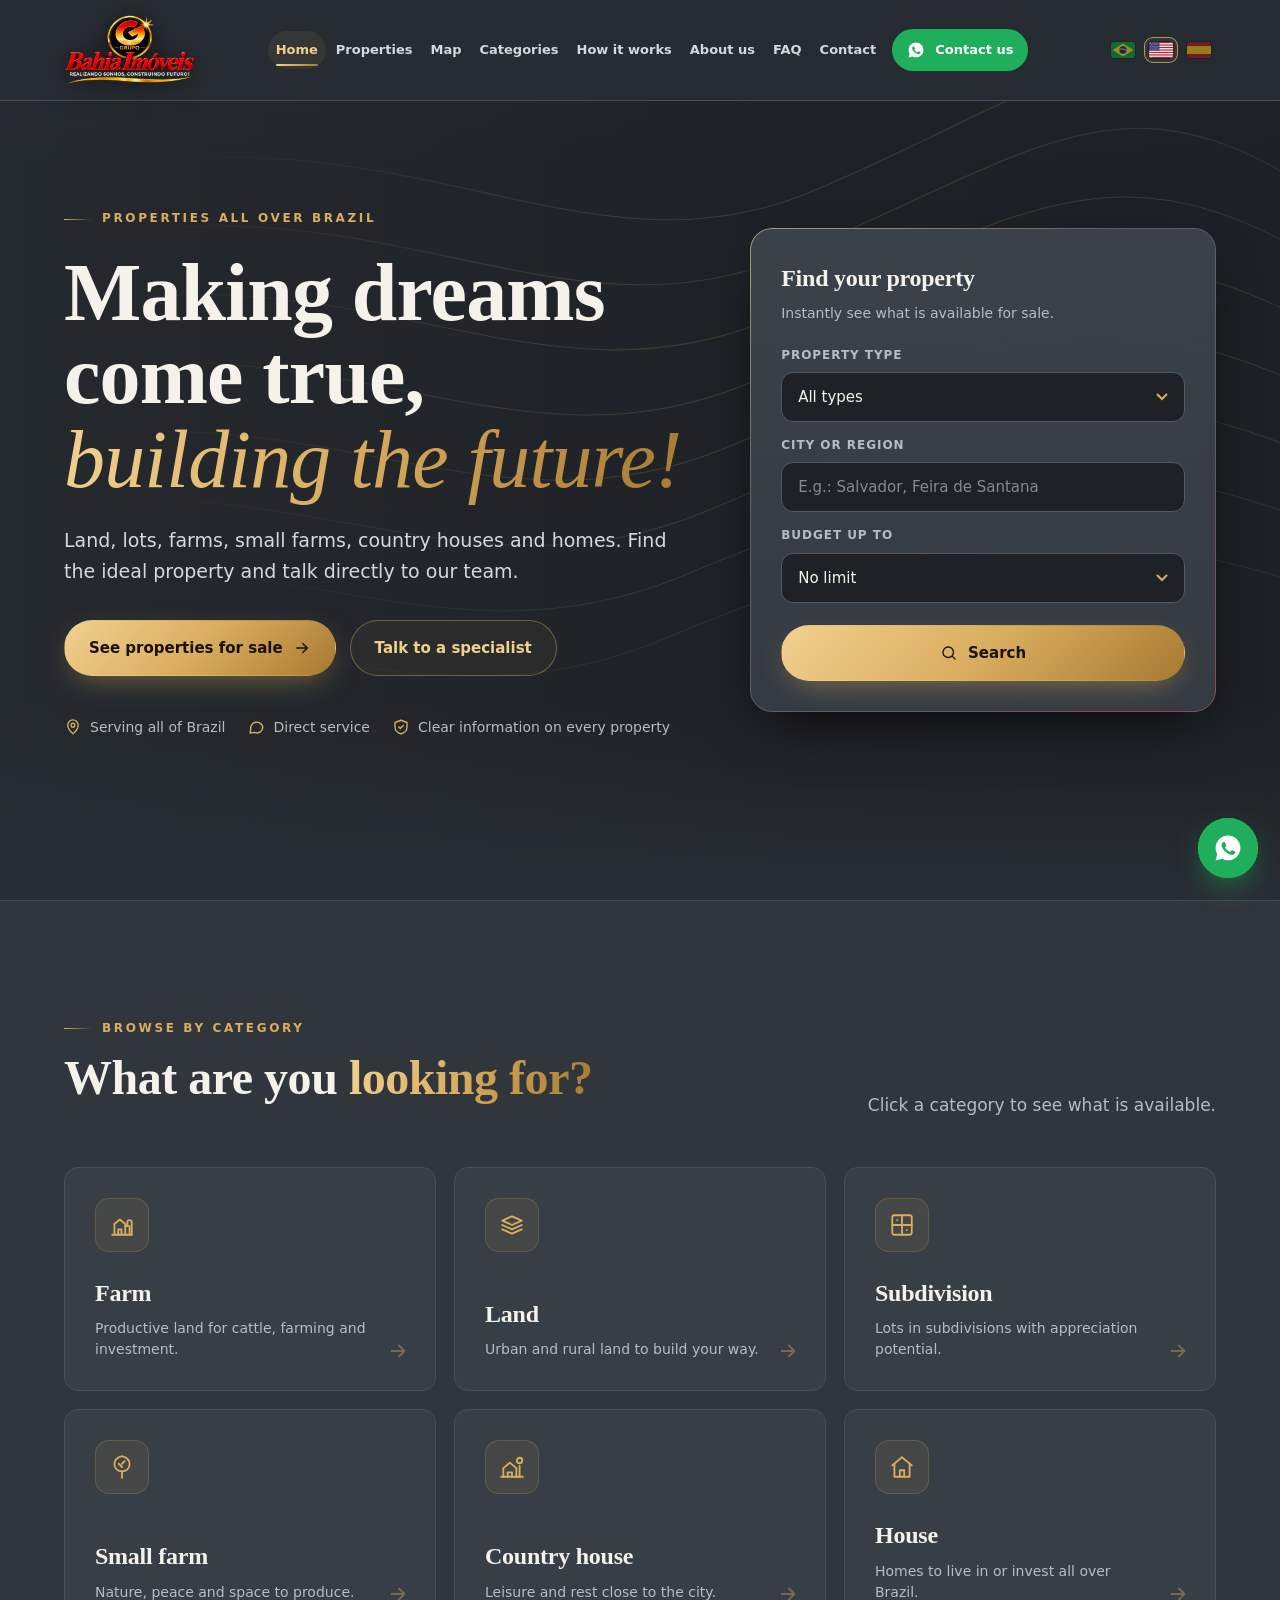
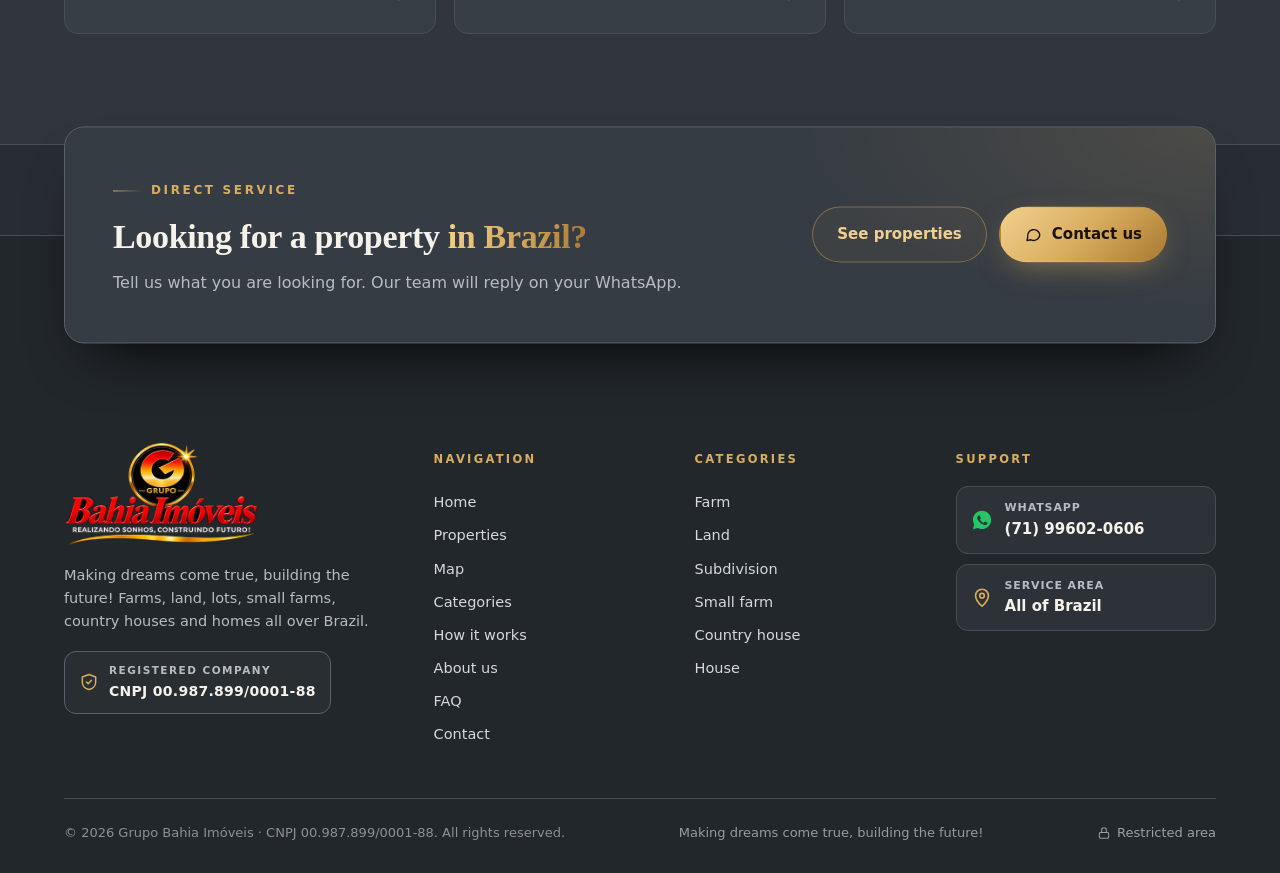
==== commit 0299af92: "Guia Mapa, selo CRECI, agenda de visitas, funil de clientes, visualizações, backup e publicação agen" ====
--- a/index.html
+++ b/index.html
@@ -3,7 +3,7 @@
 <head>
 <meta charset="utf-8">
 <meta name="viewport" content="width=device-width,initial-scale=1">
-<meta http-equiv="Content-Security-Policy" content="default-src 'self'; script-src 'self'; style-src 'self' 'unsafe-inline' https://fonts.googleapis.com; font-src 'self' https://fonts.gstatic.com; img-src 'self' data: blob: https:; media-src 'self' data: blob: https:; connect-src 'self' https://script.google.com https://script.googleusercontent.com; frame-src https://www.google.com https://maps.google.com https://www.youtube.com https://www.youtube-nocookie.com https://drive.google.com; object-src 'none'; base-uri 'self'; form-action 'self'; upgrade-insecure-requests">
+<meta http-equiv="Content-Security-Policy" content="default-src 'self'; script-src 'self' https://unpkg.com; style-src 'self' 'unsafe-inline' https://fonts.googleapis.com https://unpkg.com; font-src 'self' https://fonts.gstatic.com; img-src 'self' data: blob: https:; media-src 'self' data: blob: https:; connect-src 'self' https://script.google.com https://script.googleusercontent.com https://nominatim.openstreetmap.org; frame-src https://www.google.com https://maps.google.com https://www.youtube.com https://www.youtube-nocookie.com https://drive.google.com; object-src 'none'; base-uri 'self'; form-action 'self'; upgrade-insecure-requests">
 <meta name="referrer" content="strict-origin-when-cross-origin">
 <meta http-equiv="X-Content-Type-Options" content="nosniff">
 <meta name="format-detection" content="telephone=no">
@@ -56,7 +56,7 @@
 <header class="top" id="top">
   <div class="wrap nav">
     <a href="#" data-tab="inicio" class="brand" aria-label="Grupo Bahia Imóveis — início"><img src="logo-grupo-bahia.png" alt="Grupo Bahia Imóveis"></a>
-    <nav class="menu" id="menu"><a href="#" data-tab="inicio" class="active">Início</a><a href="#" data-tab="imoveis">Imóveis</a><a href="#" data-tab="categorias">Categorias</a><a href="#" data-tab="como-funciona">Como funciona</a><a href="#" data-tab="empresa">A empresa</a><a href="#" data-tab="duvidas">Dúvidas</a><a href="#" data-tab="contato">Contato</a>
+    <nav class="menu" id="menu"><a href="#" data-tab="inicio" class="active">Início</a><a href="#" data-tab="imoveis">Imóveis</a><a href="#" data-tab="mapa">Mapa</a><a href="#" data-tab="categorias">Categorias</a><a href="#" data-tab="como-funciona">Como funciona</a><a href="#" data-tab="empresa">A empresa</a><a href="#" data-tab="duvidas">Dúvidas</a><a href="#" data-tab="contato">Contato</a>
       <button class="btn btn-wa" data-chat=""><svg><use href="#i-wa"/></svg>Fale conosco</button>
     </nav>
     <div class="lang" role="group" aria-label="Idioma"><button type="button" data-lang="pt" title="Português" aria-pressed="true"><svg viewBox='0 0 30 20'><rect width='30' height='20' fill='#009c3b'/><polygon points='15,2 28,10 15,18 2,10' fill='#ffdf00'/><circle cx='15' cy='10' r='4.6' fill='#002776'/><path d='M10.6 8.9 Q15 7.4 19.5 11' stroke='#fff' stroke-width='.9' fill='none'/></svg></button><button type="button" data-lang="en" title="English"><svg viewBox='0 0 30 20'><rect width='30' height='20' fill='#fff'/><rect y='0.00' width='30' height='1.54' fill='#b22234'/><rect y='3.08' width='30' height='1.54' fill='#b22234'/><rect y='6.15' width='30' height='1.54' fill='#b22234'/><rect y='9.23' width='30' height='1.54' fill='#b22234'/><rect y='12.31' width='30' height='1.54' fill='#b22234'/><rect y='15.38' width='30' height='1.54' fill='#b22234'/><rect y='18.46' width='30' height='1.54' fill='#b22234'/><rect width='13' height='10.77' fill='#3c3b6e'/><circle cx='1.6' cy='1.3' r='.45' fill='#fff'/><circle cx='4.0' cy='1.3' r='.45' fill='#fff'/><circle cx='6.4' cy='1.3' r='.45' fill='#fff'/><circle cx='8.8' cy='1.3' r='.45' fill='#fff'/><circle cx='11.2' cy='1.3' r='.45' fill='#fff'/><circle cx='2.8' cy='3.3' r='.45' fill='#fff'/><circle cx='5.2' cy='3.3' r='.45' fill='#fff'/><circle cx='7.6' cy='3.3' r='.45' fill='#fff'/><circle cx='10.0' cy='3.3' r='.45' fill='#fff'/><circle cx='1.6' cy='5.4' r='.45' fill='#fff'/><circle cx='4.0' cy='5.4' r='.45' fill='#fff'/><circle cx='6.4' cy='5.4' r='.45' fill='#fff'/><circle cx='8.8' cy='5.4' r='.45' fill='#fff'/><circle cx='11.2' cy='5.4' r='.45' fill='#fff'/><circle cx='2.8' cy='7.4' r='.45' fill='#fff'/><circle cx='5.2' cy='7.4' r='.45' fill='#fff'/><circle cx='7.6' cy='7.4' r='.45' fill='#fff'/><circle cx='10.0' cy='7.4' r='.45' fill='#fff'/><circle cx='1.6' cy='9.5' r='.45' fill='#fff'/><circle cx='4.0' cy='9.5' r='.45' fill='#fff'/><circle cx='6.4' cy='9.5' r='.45' fill='#fff'/><circle cx='8.8' cy='9.5' r='.45' fill='#fff'/><circle cx='11.2' cy='9.5' r='.45' fill='#fff'/></svg></button><button type="button" data-lang="es" title="Español"><svg viewBox='0 0 30 20'><rect width='30' height='20' fill='#aa151b'/><rect y='5' width='30' height='10' fill='#f1bf00'/></svg></button></div>
@@ -142,6 +142,21 @@
   <div class="vbar"><div class="toolbar" id="chips"></div><label class="ordem"><span>Ordenar</span><select id="ordem"><option value="">Destaques</option><option value="recentes">Mais recentes</option><option value="menor">Menor preço</option><option value="maior">Maior preço</option></select></label></div>
   <div class="pcards" id="cards"></div>
 </div></section></div>
+<div class="tab" data-aba="mapa" data-nome="Mapa" hidden><section class="page-hero"><svg class="topo" viewBox="0 0 1200 800" preserveAspectRatio="xMidYMid slice" aria-hidden="true"><g fill="none" stroke="#d9ad5f" stroke-width="1" opacity=".35">
+<path d="M-50 620 C 200 540, 380 700, 620 600 S 1000 470, 1260 560"/><path d="M-50 560 C 220 470, 400 640, 640 540 S 1010 400, 1260 500"/>
+<path d="M-50 500 C 240 400, 420 580, 660 480 S 1020 330, 1260 440"/><path d="M-50 440 C 260 330, 440 520, 680 420 S 1030 260, 1260 380"/>
+<path d="M-50 380 C 280 260, 460 460, 700 360 S 1040 190, 1260 320"/><path d="M-50 320 C 300 190, 480 400, 720 300 S 1050 120, 1260 260"/>
+<path d="M-50 260 C 320 120, 500 340, 740 240 S 1060 50, 1260 200"/><path d="M-50 200 C 340 50, 520 280, 760 180 S 1070 -20, 1260 140"/></g></svg>
+  <div class="wrap rv">
+    <span class="eyebrow">Onde estamos</span>
+    <h1>Imóveis <span class="gold">no mapa</span></h1>
+    <p class="lead"><span id="mapaInfo">Carregando o mapa…</span></p>
+  </div>
+</section>
+<section class="page mapa-pg"><div class="wrap mapa-grid">
+  <div class="mapa-box"><div id="mapaGeral" role="region" aria-label="Mapa dos imóveis"></div></div>
+  <aside class="mapa-side"><span class="mini">Toque para localizar</span><div id="mapaLista"></div></aside>
+</div></section></div>
 <div class="tab" data-aba="categorias" data-nome="Categorias" hidden><section class="page-hero"><svg class="topo" viewBox="0 0 1200 800" preserveAspectRatio="xMidYMid slice" aria-hidden="true"><g fill="none" stroke="#d9ad5f" stroke-width="1" opacity=".35">
 <path d="M-50 620 C 200 540, 380 700, 620 600 S 1000 470, 1260 560"/><path d="M-50 560 C 220 470, 400 640, 640 540 S 1010 400, 1260 500"/>
 <path d="M-50 500 C 240 400, 420 580, 660 480 S 1020 330, 1260 440"/><path d="M-50 440 C 260 330, 440 520, 680 420 S 1030 260, 1260 380"/>
@@ -288,7 +303,7 @@
         <p>Realizando sonhos, construindo futuro! Fazendas, terrenos, loteamentos, sítios, chácaras e casas em todo o Brasil.</p>
         <div class="cnpj"><svg><use href="#i-shield"/></svg><span><small>Empresa registrada</small>CNPJ 00.987.899/0001-88</span></div>
       </div>
-      <nav><h4>Navegação</h4><a href="#" data-tab="inicio">Início</a><a href="#" data-tab="imoveis">Imóveis</a><a href="#" data-tab="categorias">Categorias</a><a href="#" data-tab="como-funciona">Como funciona</a><a href="#" data-tab="empresa">A empresa</a><a href="#" data-tab="duvidas">Dúvidas</a><a href="#" data-tab="contato">Contato</a></nav>
+      <nav><h4>Navegação</h4><a href="#" data-tab="inicio">Início</a><a href="#" data-tab="imoveis">Imóveis</a><a href="#" data-tab="mapa">Mapa</a><a href="#" data-tab="categorias">Categorias</a><a href="#" data-tab="como-funciona">Como funciona</a><a href="#" data-tab="empresa">A empresa</a><a href="#" data-tab="duvidas">Dúvidas</a><a href="#" data-tab="contato">Contato</a></nav>
       <nav><h4>Categorias</h4><a href="#" data-cat="Fazenda">Fazenda</a><a href="#" data-cat="Terreno">Terreno</a><a href="#" data-cat="Loteamento">Loteamento</a><a href="#" data-cat="Sítio">Sítio</a><a href="#" data-cat="Chácara">Chácara</a><a href="#" data-cat="Casa">Casa</a></nav>
       <div class="fcontato"><h4>Atendimento</h4>
         <button class="fline" data-chat=""><svg><use href="#i-wa"/></svg><span><small>WhatsApp</small>(71) 99602-0606</span></button>
--- a/style.css
+++ b/style.css
@@ -894,5 +894,58 @@
 .fav svg,.fav2 svg,.chip-fav svg{fill:none;stroke:currentColor;stroke-width:1.9}
 .fav.on svg,.fav2.on svg,.chip-fav svg{fill:currentColor}
 .voltar2{z-index:5}.ph2.sem .ph2-in{padding-top:180px}@media(max-width:620px){.ph2.sem .ph2-in{padding-top:150px}}
+/* Voltar sempre no fluxo, acima dos selos (nunca sobrepõe) */
+.voltar2{position:static;grid-column:1/-1;justify-self:start;align-self:start;margin:0 0 6px;top:auto;left:auto}
+.ph2.sem .ph2-in{padding-top:140px}
+@media(max-width:620px){.voltar2{margin-bottom:2px;padding:8px 14px;font-size:13px}.ph2.sem .ph2-in{padding-top:110px}}
+/* barra fixa do imóvel no celular não cobre o rodapé */
+@media(max-width:620px){body:has(.tab[data-aba="detalhe"]:not([hidden])) footer{padding-bottom:110px}}
+/* Cartões crescem com o conteúdo: texto nunca sobe até os selos */
+.pcard{aspect-ratio:auto;min-height:440px;display:flex;flex-direction:column;justify-content:flex-end}
+.pcard.wide{aspect-ratio:auto;min-height:460px}
+.pc{position:relative;padding-top:86px}
+.pcard>img,.pcard>.noimg{z-index:-1}
+.pcard::after{z-index:0}
+.pc{z-index:1}
+@media(max-width:620px){.pcard,.pcard.wide{min-height:400px}.pc{padding-top:76px}}
+.badges{max-width:calc(100% - 140px)}
+/* barra fixa do imóvel: itens da ficha divididos por igual */
+.sbar-f>div{flex:1 1 0;min-width:0}
+.sbar-f>div>span{min-width:0;display:block;overflow:hidden;text-overflow:ellipsis;white-space:nowrap}
+@media(max-width:1280px){.sbar-f>div:nth-child(3){display:none}}
+/* ===== V21: guia Mapa ===== */
+.mapa-pg{padding-top:40px}
+.mapa-grid{display:grid;grid-template-columns:1fr 340px;gap:22px;align-items:start}
+.mapa-box{border-radius:18px;overflow:hidden;border:1px solid #d9ad5f40;box-shadow:0 30px 70px -35px #000;background:#2b3036}
+#mapaGeral{height:min(70vh,640px);min-height:420px;background:#2b3036}
+.mapa-side{max-height:min(70vh,640px);overflow:auto;padding:18px;border-radius:18px;background:#353b42;border:1px solid var(--line2)}
+.mapa-side .mini{margin-bottom:12px}
+.ml-item{display:grid;grid-template-columns:64px 1fr;gap:12px;align-items:center;width:100%;padding:10px;margin-bottom:8px;border-radius:12px;border:1px solid var(--line);background:#ffffff06;color:var(--text);text-align:left;cursor:pointer;transition:.2s}
+.ml-item:hover,.ml-item.on{border-color:var(--gold);background:#d9ad5f12}
+.ml-item img,.ml-noimg{width:64px;height:52px;border-radius:8px;object-fit:cover}
+.ml-noimg{display:grid;place-items:center;background:#2b3036;color:var(--gold)}.ml-noimg svg{width:22px;height:22px}
+.ml-item small{display:block;font-size:10.5px;font-weight:800;letter-spacing:.1em;text-transform:uppercase;color:var(--gold)}
+.ml-item b{display:block;font-size:14.5px;line-height:1.3;margin:2px 0}
+.ml-item em{display:block;font-style:normal;font-size:12.5px;color:var(--muted)}
+.pino{background:none;border:0}
+.pino-in{display:grid;place-items:center;width:40px;height:40px;border-radius:50% 50% 50% 4px;transform:rotate(-45deg);background:linear-gradient(135deg,#f1d08f,#a87a32);border:2px solid #fff;box-shadow:0 8px 18px -4px #0009}
+.pino-in svg{width:20px;height:20px;color:#1a1206;transform:rotate(45deg)}
+.pino-in.dest{background:linear-gradient(135deg,#ff7a6b,#d42a26)}.pino-in.dest svg{color:#fff}
+.pop-wrap .leaflet-popup-content-wrapper{padding:0;border-radius:14px;overflow:hidden;background:#2b3036;color:var(--text);box-shadow:0 20px 40px -12px #000}
+.pop-wrap .leaflet-popup-content{margin:0;width:260px!important}
+.pop-wrap .leaflet-popup-tip{background:#2b3036}
+.pop-wrap a.leaflet-popup-close-button{color:#fff;background:#0007;border-radius:50%;width:26px;height:26px;top:8px;right:8px;display:grid;place-items:center;font-size:18px}
+.pop img{width:100%;height:130px;object-fit:cover;display:block}
+.pop-b{padding:14px 16px 16px;font-family:var(--sans)}
+.pop-b small{display:block;font-size:10.5px;font-weight:800;letter-spacing:.08em;text-transform:uppercase;color:var(--gold)}
+.pop-b b{display:block;font-family:var(--serif);font-size:19px;font-weight:600;margin:4px 0;line-height:1.2}
+.pop-b em{display:block;font-style:normal;color:var(--gold2);font-weight:700;margin-bottom:6px}
+.pop-b .btn{width:100%;margin-top:6px;padding:10px 14px;font-size:13.5px}
+.leaflet-container{font-family:var(--sans)}
+.leaflet-control-attribution{font-size:10px}
+.creci svg{color:#7fe0a8}
+.fbrand .cnpj+.cnpj{margin-left:8px}
+@media(max-width:1020px){.mapa-grid{grid-template-columns:1fr}.mapa-side{max-height:none}#mapaGeral{height:60vh}}
+@media(max-width:620px){#mapaGeral{height:56vh;min-height:360px}.fbrand .cnpj+.cnpj{margin-left:0}}
 
 @media(max-width:620px){.menu{top:84px}}
